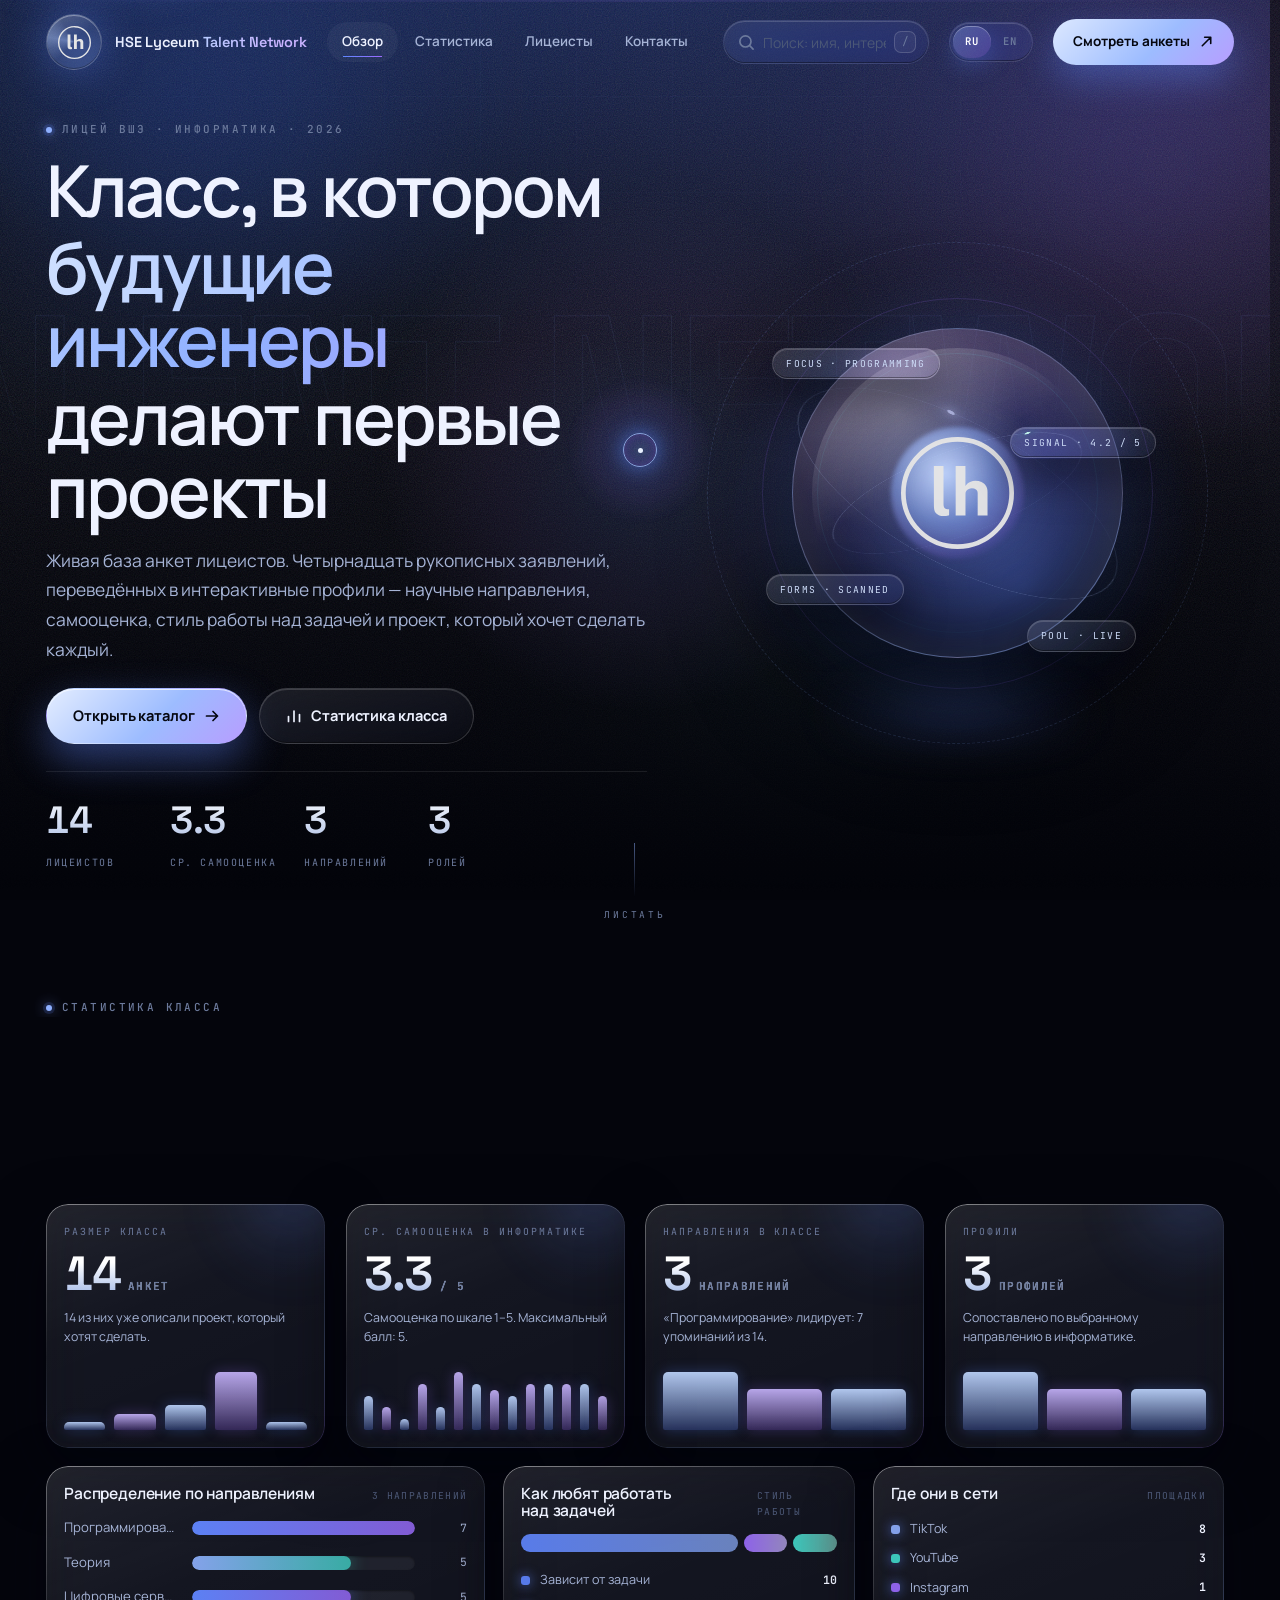
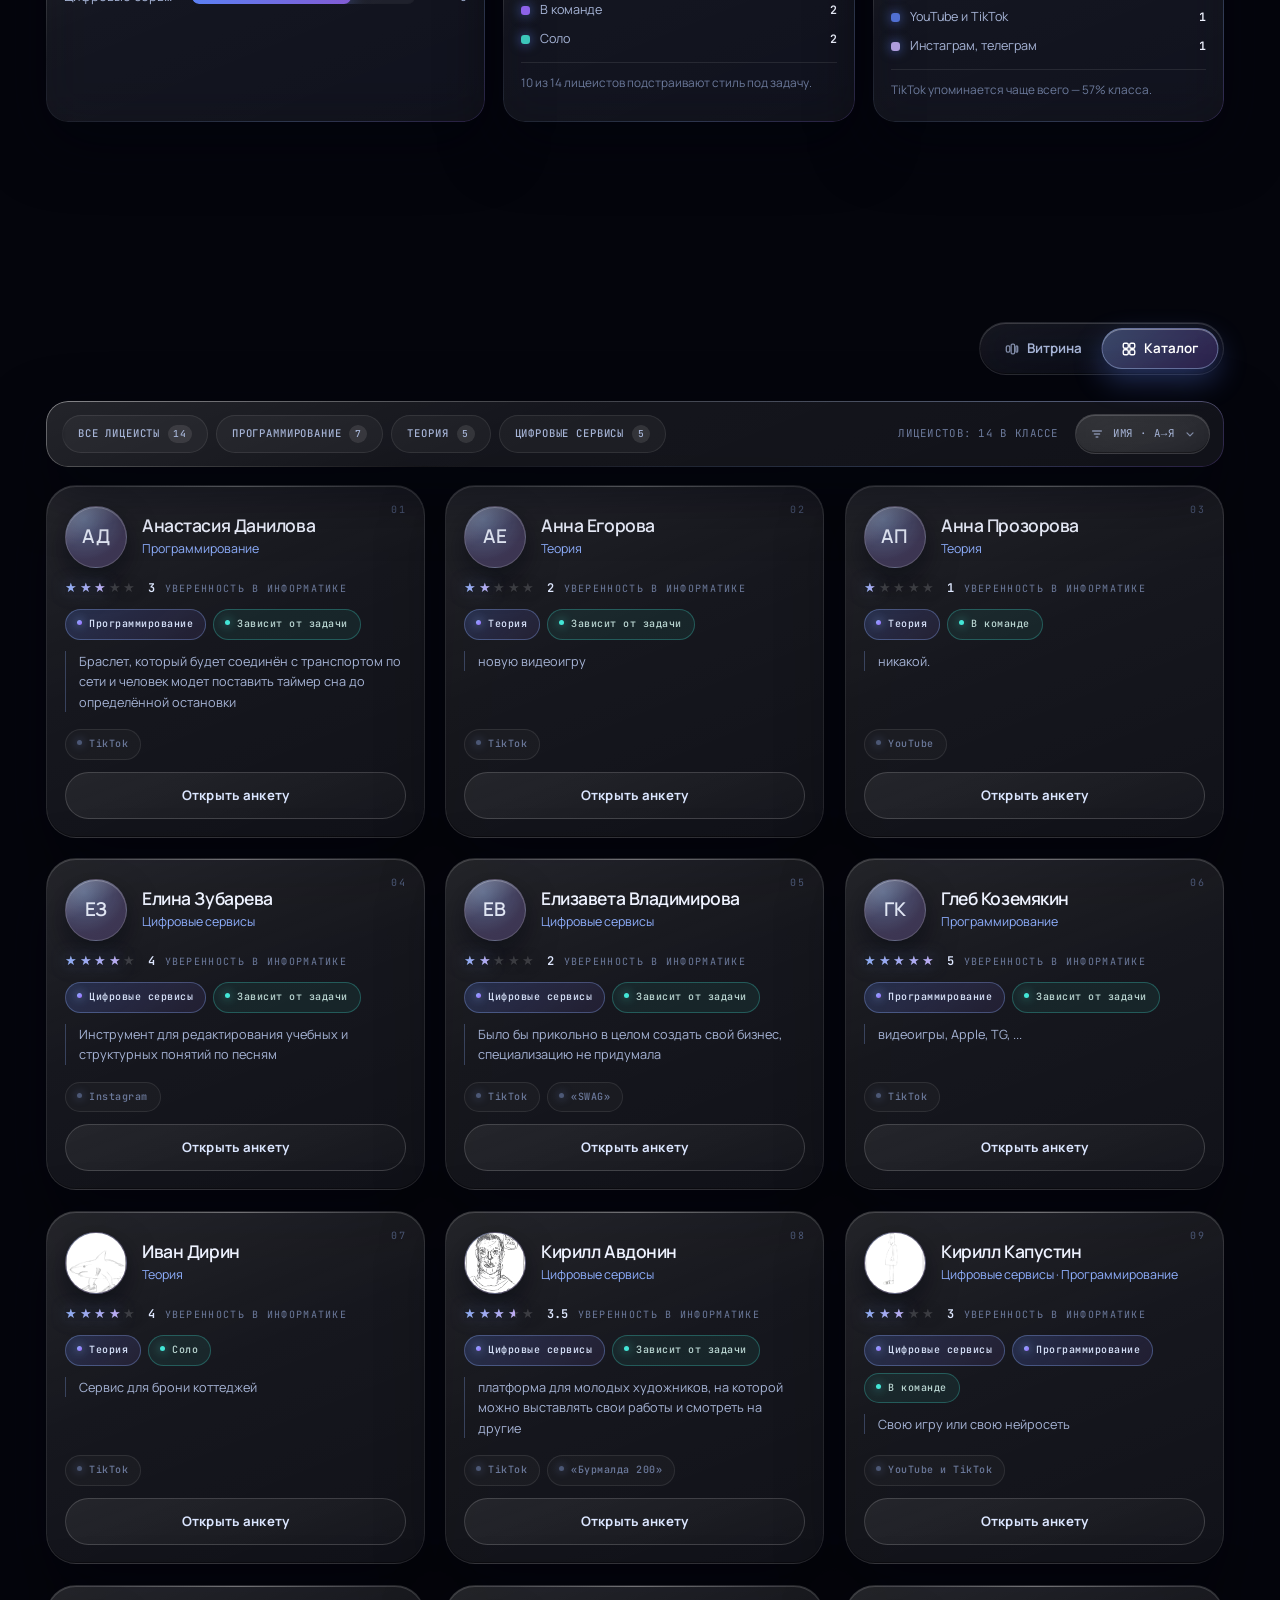
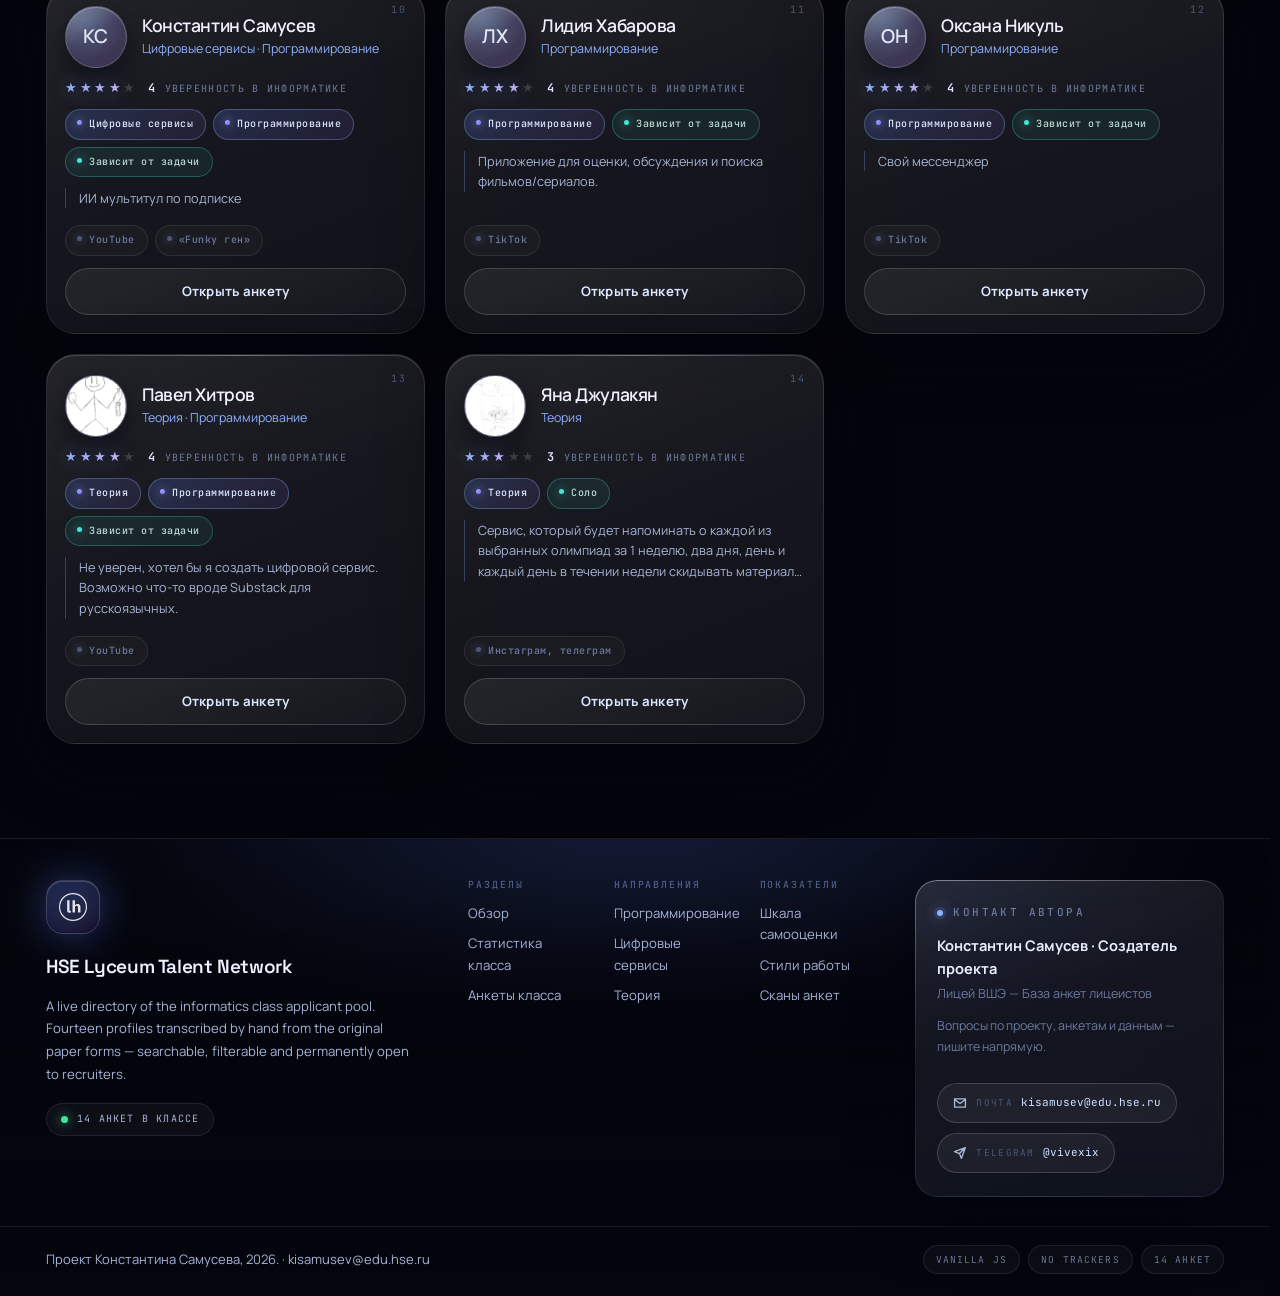
==== index.html @ 463a376f "Add the HSE Lyceum Talent Network portal A static, dependency-free portal for the informatics class " ====
<!DOCTYPE html>
<html lang="en">
<head>
  <meta charset="UTF-8" />
  <meta name="viewport" content="width=device-width, initial-scale=1.0" />
  <meta name="description" content="HSE Lyceum Talent Network — an interactive portal for the informatics class applicant pool. Browse candidate profiles, skills, confidence signals and scanned application forms." />
  <meta name="theme-color" content="#05060d" />
  <meta name="color-scheme" content="dark" />
  <title>HSE Lyceum Talent Network — Informatics Class Portal</title>

  <link rel="icon" type="image/svg+xml" href="images/website-logo.svg" />

  <!-- Self-hosted variable typefaces (no third-party requests, no Apple SF) -->
  <link rel="preload" href="fonts/space-grotesk-latin.woff2" as="font" type="font/woff2" crossorigin />
  <link rel="preload" href="fonts/manrope-latin.woff2" as="font" type="font/woff2" crossorigin />
  <link rel="preload" href="fonts/jetbrains-mono-latin.woff2" as="font" type="font/woff2" crossorigin />

  <link rel="stylesheet" href="styles.css" />
</head>
<body class="is-booting">
  <a class="skip-link" href="#candidates">Skip to candidates</a>

  <!-- ============================================================
       Ambient layer: aurora bloom + grain (fixed to the viewport).
       The bottom edge fade is a CSS mask on .bg-field, not a black
       overlay, so it adapts to any background colour.
       The symbol-matrix canvas + grid live inside the hero instead, so they
       are anchored to the page top and scroll away with the hero.
       ============================================================ -->
  <div class="bg-field" aria-hidden="true">
    <div class="aurora aurora--a"></div>
    <div class="aurora aurora--b"></div>
    <div class="aurora aurora--c"></div>
    <div class="grain"></div>
  </div>

  <!-- Pointer-reactive light that trails the cursor -->
  <div class="pointer-aura" id="pointerAura" aria-hidden="true"></div>

  <!-- Scroll progress rail -->
  <div class="scroll-rail" aria-hidden="true">
    <div class="scroll-progress" id="scrollProgress"></div>
  </div>

  <!-- Custom glowing magnetic cursor -->
  <div class="cursor" id="cursor" aria-hidden="true">
    <span class="cursor-halo"></span>
    <span class="cursor-ring"></span>
    <span class="cursor-dot"></span>
    <span class="cursor-label" id="cursorLabel"></span>
  </div>

  <!-- ============================================================
       Header
       ============================================================ -->
  <header class="site-header" id="siteHeader">
    <div class="shell header-inner" data-lang-root>
      <a class="brand" href="#top" data-magnetic data-cursor="home" aria-label="HSE Lyceum Talent Network — back to top">
        <span class="brand-mark">
          <img class="brand-logo" src="images/website-logo.svg" alt="" width="56" height="56" decoding="async" />
          <span class="brand-mark-ring"></span>
        </span>
        <span class="brand-text">
          <strong class="brand-name">HSE&nbsp;Lyceum <em>Talent&nbsp;Network</em></strong>
          <span class="brand-sub" data-i18n="brand.sub">Informatics class · applicant pool</span>
        </span>
      </a>

      <nav class="site-nav" id="siteNav" aria-label="Page sections">
        <a class="nav-link is-active" href="#top" data-nav="top" data-i18n="nav.top">Overview</a>
        <a class="nav-link" href="#stats" data-nav="stats" data-i18n="nav.stats">Class stats</a>
        <a class="nav-link" href="#candidates" data-nav="candidates" data-i18n="nav.candidates">Talent pool</a>
        <a class="nav-link" href="#footer" data-nav="footer" data-i18n="nav.contact">Contact</a>
        <div class="lang-switch lang-switch--drawer" role="group" aria-label="Language" data-lang-switch>
          <span class="lang-switch-label" data-i18n="lang.label">Language</span>
          <div class="lang-switch-track">
            <span class="lang-switch-thumb" aria-hidden="true"></span>
            <button class="lang-btn" type="button" data-lang="ru" aria-pressed="true">RU</button>
            <button class="lang-btn" type="button" data-lang="en" aria-pressed="false">EN</button>
          </div>
        </div>
      </nav>

      <div class="search-wrap" role="search">
        <label class="sr-only" for="searchInput">Search candidates by name, skills, role or interest</label>
        <svg class="search-icon" width="17" height="17" viewBox="0 0 16 16" fill="none" aria-hidden="true">
          <circle cx="7" cy="7" r="5.25" stroke="currentColor" stroke-width="1.6" />
          <path d="M11 11l3.2 3.2" stroke="currentColor" stroke-width="1.6" stroke-linecap="round" />
        </svg>
        <input
          id="searchInput"
          class="search-input"
          type="search"
          name="q"
          placeholder="Search name, skill, role…" data-i18n-orig-placeholder="Search name, skill, role…" data-i18n-attr="placeholder:search.placeholder"
          autocomplete="off"
          spellcheck="false"
          aria-describedby="resultCount"
        />
        <kbd class="search-kbd" aria-hidden="true">/</kbd>
        <button id="searchClear" class="search-clear" type="button" aria-label="Clear search" hidden>
          <svg width="12" height="12" viewBox="0 0 12 12" fill="none" aria-hidden="true">
            <path d="M2.5 2.5l7 7m0-7l-7 7" stroke="currentColor" stroke-width="1.7" stroke-linecap="round" />
          </svg>
        </button>
      </div>

      <div class="lang-switch lang-switch--desktop" role="group" aria-label="Language" data-lang-switch>
        <div class="lang-switch-track">
          <span class="lang-switch-thumb" aria-hidden="true"></span>
          <button class="lang-btn" type="button" data-lang="ru" aria-pressed="true">RU</button>
          <button class="lang-btn" type="button" data-lang="en" aria-pressed="false">EN</button>
        </div>
      </div>

      <a class="header-cta" href="#candidates" data-magnetic data-cursor="browse">
        <span class="header-cta-text" data-i18n="cta.browse">Browse pool</span>
        <svg width="15" height="15" viewBox="0 0 16 16" fill="none" aria-hidden="true">
          <path d="M3.5 12.5L12.5 3.5M12.5 3.5H6M12.5 3.5V10" stroke="currentColor" stroke-width="1.7" stroke-linecap="round" stroke-linejoin="round" />
        </svg>
      </a>

      <button class="nav-toggle" id="navToggle" type="button" aria-label="Open navigation menu" aria-expanded="false" aria-controls="siteNav">
        <span class="nav-toggle-bars" aria-hidden="true">
          <i></i><i></i><i></i>
        </span>
      </button>
    </div>
    <div class="header-sheen" aria-hidden="true"></div>
  </header>
  <main id="main" data-lang-root>
    <!-- ============================================================
         HERO
         ============================================================ -->
    <section class="hero" id="top">
      <!-- Symbol-matrix field. Anchored to the hero box (i.e. the top of the
           document), never to the viewport, so the symbols fade out below the
           hero and can never drift over the candidate cards. -->
      <div class="hero-field" aria-hidden="true">
        <canvas id="matrixCanvas"></canvas>
        <div class="bg-grid"></div>
      </div>

      <p class="hero-watermark" aria-hidden="true">TALENT&nbsp;NETWORK</p>

      <div class="shell hero-inner">
        <div class="hero-copy">
          <p class="kicker reveal" data-reveal="1">
            <span class="kicker-dot"></span><span data-i18n="hero.kicker">HSE Lyceum · Informatics class · 2026 intake</span>
          </p>

          <h1 class="hero-title">
            <span class="line" data-reveal="2" data-i18n="hero.line1">The class where</span>
            <span class="line" data-reveal="3"><span class="grad" data-i18n="hero.line2">future engineers</span></span>
            <span class="line" data-reveal="4" data-i18n="hero.line3">ship their first products</span>
          </h1>

          <p class="hero-lead reveal" data-reveal="5" data-i18n="hero.leadText">
            A living directory of the informatics applicant pool. Fourteen hand-written
            application forms, transcribed into an interactive profile matrix — focus areas,
            confidence signals, working styles and the product each candidate wants to build.
          </p>

          <div class="hero-actions reveal" data-reveal="6">
            <button class="btn btn-primary btn-lg" type="button" id="heroBrowse" data-magnetic data-cursor="open">
              <span class="btn-label" data-i18n="hero.browse">Explore the talent pool</span>
              <svg class="btn-icon" width="16" height="16" viewBox="0 0 16 16" fill="none" aria-hidden="true">
                <path d="M2.5 8h11M9 3.5L13.5 8 9 12.5" stroke="currentColor" stroke-width="1.7" stroke-linecap="round" stroke-linejoin="round" />
              </svg>
            </button>
            <a class="btn btn-ghost btn-lg" href="#stats" data-magnetic data-cursor="stats">
              <svg class="btn-icon" width="16" height="16" viewBox="0 0 16 16" fill="none" aria-hidden="true">
                <path d="M2.5 13.5V8.5M8 13.5V3M13.5 13.5v-7" stroke="currentColor" stroke-width="1.7" stroke-linecap="round" />
              </svg>
              <span class="btn-label" data-i18n="hero.stats">Class statistics</span>
            </a>
          </div>

          <ul class="hero-metrics reveal" data-reveal="7" id="heroMetrics">
            <li class="metric">
              <span class="metric-value" id="metricCandidates" data-count="0">0</span>
              <span class="metric-label" data-i18n="metric.candidates">candidates</span>
            </li>
            <li class="metric">
              <span class="metric-value" id="metricConfidence" data-count="0">0</span>
              <span class="metric-label" data-i18n="metric.confidence">avg. confidence</span>
            </li>
            <li class="metric">
              <span class="metric-value" id="metricFocus" data-count="0">0</span>
              <span class="metric-label" data-i18n="metric.focus">focus areas</span>
            </li>
            <li class="metric">
              <span class="metric-value" id="metricRoles" data-count="0">0</span>
              <span class="metric-label" data-i18n="metric.roles">role archetypes</span>
            </li>
          </ul>
        </div>

        <div class="hero-stage" aria-hidden="true">
          <div class="stage-rings">
            <span class="stage-ring stage-ring--1"></span>
            <span class="stage-ring stage-ring--2"></span>
            <span class="stage-ring stage-ring--3"></span>
          </div>
          <div class="orb" data-parallax="18">
            <span class="orb-glass"></span>
            <span class="orb-sheen"></span>
            <span class="orb-core"></span>
            <span class="orb-orbit orb-orbit--1"><i></i></span>
            <span class="orb-orbit orb-orbit--2"><i></i></span>
            <span class="orb-logo-wrap">
              <img class="orb-logo" src="images/website-logo.svg" alt="" width="48" height="48" loading="lazy" decoding="async" />
            </span>
            <span class="orb-chip orb-chip--a">focus · programming</span>
            <span class="orb-chip orb-chip--b">signal · 4.2 / 5</span>
            <span class="orb-chip orb-chip--c">forms · scanned</span>
            <span class="orb-chip orb-chip--d">pool · live</span>
          </div>
          <div class="stage-shadow"></div>
        </div>
      </div>

      <a class="hero-scroll" href="#stats" aria-label="Scroll to class statistics">
        <span class="hero-scroll-line"><i></i></span>
        <span class="hero-scroll-text" data-i18n="hero.scroll">scroll</span>
      </a>
    </section>

    <!-- ============================================================
         CLASS STATISTICS
         ============================================================ -->
    <section class="section" id="stats">
      <div class="shell">
        <header class="section-head">
          <p class="kicker reveal"><span class="kicker-dot"></span><span data-i18n="stats.kicker">Class statistics</span></p>
          <h2 class="section-title reveal" data-i18n="stats.title">The pool, quantified</h2>
          <p class="section-lead reveal" data-i18n="stats.leadText">
            Every figure is computed live from the submitted forms — no hard-coded numbers.
            Confidence is self-reported on a 1–5 scale, focus areas come from the multiple-choice
            block, work style from the collaboration question.
          </p>
        </header>

        <div class="stats-grid" id="statsGrid">
          <article class="stat-card glass is-loading"><span class="skeleton-line skeleton-line--sm"></span><span class="skeleton-line skeleton-line--lg"></span></article>
          <article class="stat-card glass is-loading"><span class="skeleton-line skeleton-line--sm"></span><span class="skeleton-line skeleton-line--lg"></span></article>
          <article class="stat-card glass is-loading"><span class="skeleton-line skeleton-line--sm"></span><span class="skeleton-line skeleton-line--lg"></span></article>
          <article class="stat-card glass is-loading"><span class="skeleton-line skeleton-line--sm"></span><span class="skeleton-line skeleton-line--lg"></span></article>
        </div>

        <div class="stats-panels" id="statsPanels">
          <article class="panel glass is-loading"><span class="skeleton-line skeleton-line--sm"></span><span class="skeleton-block"></span></article>
          <article class="panel glass is-loading"><span class="skeleton-line skeleton-line--sm"></span><span class="skeleton-block"></span></article>
          <article class="panel glass is-loading"><span class="skeleton-line skeleton-line--sm"></span><span class="skeleton-block"></span></article>
        </div>
      </div>
    </section>

    <!-- ============================================================
         TALENT POOL — carousel ⇄ catalog
         ============================================================ -->
    <section class="section section--pool" id="candidates">
      <div class="shell">
        <header class="section-head section-head--split">
          <div class="section-head-copy">
            <p class="kicker reveal"><span class="kicker-dot"></span><span data-i18n="pool.kicker">Talent pool</span></p>
            <h2 class="section-title reveal" data-i18n="pool.title">Candidate profiles</h2>
            <p class="section-lead reveal" data-i18n="pool.leadText">
              Glide through the spotlight carousel, then open the full catalog for a dense,
              sortable view. Filters and search apply to both views at once.
            </p>
          </div>

          <div class="view-switch" id="viewSwitch" role="tablist" aria-label="Candidate view" data-active="carousel">
            <span class="view-switch-thumb" aria-hidden="true"></span>
            <button class="view-btn is-active" type="button" id="viewBtnCarousel" role="tab" aria-selected="true" aria-controls="viewCarousel" data-view="carousel">
              <svg width="14" height="14" viewBox="0 0 16 16" fill="none" aria-hidden="true">
                <rect x="1.5" y="4.5" width="4" height="7" rx="1.4" stroke="currentColor" stroke-width="1.5" />
                <rect x="7" y="2.5" width="4" height="11" rx="1.4" stroke="currentColor" stroke-width="1.5" />
                <rect x="12.5" y="4.5" width="2" height="7" rx="1" stroke="currentColor" stroke-width="1.5" />
              </svg>
              <span data-i18n="view.spotlight">Spotlight</span>
            </button>
            <button class="view-btn" type="button" id="viewBtnCatalog" role="tab" aria-selected="false" aria-controls="viewCatalog" data-view="catalog">
              <svg width="14" height="14" viewBox="0 0 16 16" fill="none" aria-hidden="true">
                <rect x="1.8" y="1.8" width="5.4" height="5.4" rx="1.6" stroke="currentColor" stroke-width="1.5" />
                <rect x="8.8" y="1.8" width="5.4" height="5.4" rx="1.6" stroke="currentColor" stroke-width="1.5" />
                <rect x="1.8" y="8.8" width="5.4" height="5.4" rx="1.6" stroke="currentColor" stroke-width="1.5" />
                <rect x="8.8" y="8.8" width="5.4" height="5.4" rx="1.6" stroke="currentColor" stroke-width="1.5" />
              </svg>
              <span data-i18n="view.catalog">Catalog</span>
            </button>
          </div>
        </header>

        <div class="view-stage" id="viewStage">
          <!-- ---------- Spotlight carousel ---------- -->
          <div class="view is-active" id="viewCarousel" role="tabpanel" aria-labelledby="viewBtnCarousel">
            <div class="carousel-shell">
              <button class="carousel-nav carousel-nav--prev" type="button" id="carouselPrev" aria-label="Previous candidates" data-magnetic data-cursor="prev">
                <svg viewBox="0 0 16 16" fill="none" aria-hidden="true">
                  <path d="M10 3.5L5.5 8l4.5 4.5" stroke="currentColor" stroke-width="1.8" stroke-linecap="round" stroke-linejoin="round" />
                </svg>
              </button>

              <div class="carousel" id="carousel" tabindex="0" role="group" aria-label="Spotlight candidates — use the arrow keys to move through profiles">
                <div class="carousel-track" id="carouselTrack"></div>
              </div>

              <button class="carousel-nav carousel-nav--next" type="button" id="carouselNext" aria-label="Next candidates" data-magnetic data-cursor="next">
                <svg viewBox="0 0 16 16" fill="none" aria-hidden="true">
                  <path d="M6 3.5L10.5 8 6 12.5" stroke="currentColor" stroke-width="1.8" stroke-linecap="round" stroke-linejoin="round" />
                </svg>
              </button>
            </div>

            <div class="carousel-foot">
              <div class="carousel-progress">
                <span class="carousel-index" id="carouselIndex">— / —</span>
                <div class="carousel-dots" id="carouselDots" aria-hidden="true"></div>
              </div>
              <button class="btn btn-primary" type="button" id="openCatalog" data-magnetic data-cursor="catalog">
                <span class="btn-label" data-i18n="carousel.open">Open full catalog</span>
                <svg class="btn-icon" width="16" height="16" viewBox="0 0 16 16" fill="none" aria-hidden="true">
                  <path d="M2.5 8h11M9 3.5L13.5 8 9 12.5" stroke="currentColor" stroke-width="1.7" stroke-linecap="round" stroke-linejoin="round" />
                </svg>
              </button>
            </div>
          </div>

          <!-- ---------- Full catalog ---------- -->
          <div class="view" id="viewCatalog" role="tabpanel" aria-labelledby="viewBtnCatalog" hidden>
            <div class="filter-bar glass">
              <div class="chip-scroll">
                <div class="chip-row" id="filterChips" role="group" aria-label="Filter candidates by focus area"></div>
              </div>
              <div class="filter-tools">
                <p id="resultCount" class="result-count" aria-live="polite">Loading candidates…</p>
                <div class="sort-wrap" id="sortWrap">
                  <span class="sort-label sr-only" id="sortLabel">Sort candidates</span>
                  <button
                    class="sort-trigger"
                    type="button"
                    id="sortTrigger"
                    aria-haspopup="listbox"
                    aria-expanded="false"
                    aria-labelledby="sortLabel sortValue"
                  >
                    <svg class="sort-icon" width="14" height="14" viewBox="0 0 16 16" fill="none" aria-hidden="true">
                      <path d="M3 4.5h10M5 8h6M7 11.5h2" stroke="currentColor" stroke-width="1.6" stroke-linecap="round" />
                    </svg>
                    <span class="sort-value" id="sortValue">Name · A→Z</span>
                    <svg class="sort-chevron" width="12" height="12" viewBox="0 0 16 16" fill="none" aria-hidden="true">
                      <path d="M4 6.5L8 10.5l4-4" stroke="currentColor" stroke-width="1.7" stroke-linecap="round" stroke-linejoin="round" />
                    </svg>
                  </button>
                  <ul class="sort-menu" id="sortMenu" role="listbox" aria-labelledby="sortLabel" hidden>
                    <li class="sort-option" role="option" data-value="name" aria-selected="true" data-i18n="sort.name">Name · A→Z</li>
                    <li class="sort-option" role="option" data-value="confidence" aria-selected="false" data-i18n="sort.confidence">Confidence · high→low</li>
                    <li class="sort-option" role="option" data-value="focus" aria-selected="false" data-i18n="sort.focus">Focus area · A→Z</li>
                  </ul>
                  <input type="hidden" id="sortSelect" name="sort" value="name" />
                </div>
              </div>
            </div>

            <div id="cardsGrid" class="cards-grid" aria-label="Candidate cards"></div>

            <div id="emptyState" class="empty-state glass" hidden>
              <span class="empty-orb" aria-hidden="true">
                <svg width="26" height="26" viewBox="0 0 24 24" fill="none" aria-hidden="true">
                  <circle cx="10.5" cy="10.5" r="6.75" stroke="currentColor" stroke-width="1.5" />
                  <path d="M15.5 15.5L21 21" stroke="currentColor" stroke-width="1.5" stroke-linecap="round" />
                </svg>
              </span>
              <p class="empty-title">No candidates match that search</p>
              <p class="empty-hint">
                Try another name, skill or role — or
                <button id="emptyReset" class="link-btn" type="button">clear the search</button>
                and browse every profile again.
              </p>
            </div>

            <div id="loadError" class="load-error glass" hidden>
              <span class="load-error-badge" aria-hidden="true">!</span>
              <div>
                <p class="load-error-title"><strong>Couldn’t load candidate data.</strong></p>
                <p class="load-error-body">
                  Open this site through a local server instead of the file system — run
                  <code>python -m http.server 8000</code> in the project folder and visit
                  <code>http://localhost:8000</code>.
                </p>
              </div>
            </div>
          </div>
        </div>
      </div>
    </section>
  </main>

  <!-- ============================================================
       Footer
       ============================================================ -->
  <footer class="site-footer" id="footer" data-lang-root>
    <div class="footer-glow" aria-hidden="true"></div>
    <div class="shell footer-inner">
      <div class="footer-brand">
        <span class="footer-mark">
          <img src="images/website-logo.svg" alt="HSE Lyceum Talent Network logo" width="48" height="48" loading="lazy" decoding="async" />
        </span>
        <p class="footer-name">HSE Lyceum Talent Network</p>
        <p class="footer-blurb">
          A live directory of the informatics class applicant pool. Fourteen profiles transcribed
          by hand from the original paper forms — searchable, filterable and permanently open to recruiters.
        </p>
        <p class="footer-status"><span class="status-dot" aria-hidden="true"></span><span id="footerStatus">Directory ready</span></p>
      </div>

      <nav class="footer-cols" aria-label="Footer navigation">
        <div class="footer-col">
          <h3 class="footer-col-title" data-i18n="footer.explore">Explore</h3>
          <a href="#top" data-i18n="footer.navTop">Overview</a>
          <a href="#stats" data-i18n="footer.navStats">Class statistics</a>
          <a href="#candidates" data-i18n="footer.navPool">Talent pool</a>
        </div>
        <div class="footer-col">
          <h3 class="footer-col-title" data-i18n="footer.filters">Focus filters</h3>
          <a href="#catalog" data-footer-filter="программирование" data-i18n="footer.filterProgramming">Programming</a>
          <a href="#catalog" data-footer-filter="цифровые сервисы" data-i18n="footer.filterServices">Digital services</a>
          <a href="#catalog" data-footer-filter="теория" data-i18n="footer.filterTheory">Theory</a>
        </div>
        <div class="footer-col">
          <h3 class="footer-col-title" data-i18n="footer.signals">Signals</h3>
          <a href="#stats" data-i18n="footer.signalConfidence">Confidence scale</a>
          <a href="#stats" data-i18n="footer.signalWork">Work styles</a>
          <a href="#candidates" data-i18n="footer.signalScans">Application scans</a>
        </div>
      </nav>

      <div class="footer-contact glass">
        <p class="kicker"><span class="kicker-dot"></span><span data-i18n="footer.contact">Corporate contact</span></p>
        <p class="footer-contact-line"></p>
        <p class="footer-contact-note"></p>
        <div class="footer-contact-links"></div>
      </div>
    </div>

    <div class="shell footer-bottom">
      <p class="footer-credit" id="footerCredit"></p>
      <p class="footer-tech">
        <span class="mono-chip">vanilla&nbsp;js</span>
        <span class="mono-chip">no&nbsp;trackers</span>
        <span class="mono-chip" id="footerCount">0 forms</span>
      </p>
    </div>
  </footer>

  <!-- ============================================================
       Candidate modal
       ============================================================ -->
  <div id="modal" class="modal" hidden>
    <div class="modal-backdrop" data-modal-close></div>
    <div
      class="modal-panel glass"
      data-lang-root
      role="dialog"
      aria-modal="true"
      aria-labelledby="modalName"
      aria-describedby="modalRole"
    >
      <span class="modal-glow" aria-hidden="true"></span>

      <div class="modal-rail">
        <span class="modal-index" id="modalIndex">— / —</span>
        <div class="modal-rail-tools">
          <button class="rail-btn" type="button" id="modalPrev" aria-label="Previous candidate" data-magnetic data-cursor="prev">
            <svg viewBox="0 0 16 16" fill="none" aria-hidden="true">
              <path d="M10 3.5L5.5 8l4.5 4.5" stroke="currentColor" stroke-width="1.8" stroke-linecap="round" stroke-linejoin="round" />
            </svg>
          </button>
          <button class="rail-btn" type="button" id="modalNext" aria-label="Next candidate" data-magnetic data-cursor="next">
            <svg viewBox="0 0 16 16" fill="none" aria-hidden="true">
              <path d="M6 3.5L10.5 8 6 12.5" stroke="currentColor" stroke-width="1.8" stroke-linecap="round" stroke-linejoin="round" />
            </svg>
          </button>
          <button id="modalClose" class="modal-close" type="button" aria-label="Close candidate profile" data-modal-close data-magnetic data-cursor="close">
            <svg width="14" height="14" viewBox="0 0 14 14" fill="none" aria-hidden="true">
              <path d="M2 2l10 10m0-10L2 12" stroke="currentColor" stroke-width="1.8" stroke-linecap="round" />
            </svg>
          </button>
        </div>
      </div>

      <div class="modal-scroll" id="modalScroll">
        <header class="modal-head">
          <div id="modalPhoto" class="modal-photo"></div>
          <div class="modal-head-info">
            <p class="kicker modal-kicker"><span class="kicker-dot"></span><span data-i18n="m.kicker">Applicant profile</span></p>
            <h2 id="modalName" class="modal-name">Candidate</h2>
            <p id="modalRole" class="modal-role"></p>
            <div id="modalRating" class="rating"></div>
            <div id="modalTags" class="tag-row"></div>
          </div>
        </header>

        <div id="modalBody" class="modal-body"></div>
      </div>

      <footer class="modal-foot">
        <p class="modal-foot-note" id="inviteNote" data-i18n="m.invite">Interested in this candidate? Start the conversation.</p>
        <div class="modal-foot-actions">
          <button class="btn btn-ghost" type="button" id="modalCopy" data-magnetic data-cursor="copy">
            <span class="btn-label" data-i18n="m.copy">Copy profile link</span>
          </button>
          <button id="inviteBtn" class="btn btn-primary" type="button" data-magnetic data-cursor="invite">
            <svg class="btn-icon" width="15" height="15" viewBox="0 0 24 24" fill="none" aria-hidden="true">
              <rect x="3" y="5" width="18" height="16" rx="3" stroke="currentColor" stroke-width="1.8" />
              <path d="M8 3v4M16 3v4M3 10h18" stroke="currentColor" stroke-width="1.8" stroke-linecap="round" />
            </svg>
            <span class="btn-label" data-i18n="m.inviteBtn">Invite to Interview</span>
          </button>
        </div>
      </footer>
    </div>
  </div>

  <!-- Toast -->
  <div id="toastRegion" class="toast glass" role="status" aria-live="polite">
    <svg class="toast-icon" width="16" height="16" viewBox="0 0 16 16" fill="none" aria-hidden="true">
      <circle cx="8" cy="8" r="7.2" stroke="currentColor" stroke-width="1.5" />
      <path d="M4.8 8.2l2.2 2.2 4.2-4.6" stroke="currentColor" stroke-width="1.7" stroke-linecap="round" stroke-linejoin="round" />
    </svg>
    <span id="toastText"></span>
  </div>

  <!-- Language-switch spotlight. A fixed, viewport-sized bloom + vignette that
       dips while the page defocuses and lifts again as it resolves. It animates
       opacity/transform only — never `backdrop-filter`: re-blurring the whole
       viewport every frame is what made the previous veil stutter. -->
  <div class="lang-veil" id="langVeil" aria-hidden="true">
    <span class="lang-veil-bloom"></span>
  </div>

  <script src="script.js"></script>
</body>
</html>
---- styles.css ----
/* =========================================================
   HSE Lyceum Talent Network — "Portal" UI
   Vanilla CSS, zero frameworks, zero third-party requests.

   Type identity  : Space Grotesk (display) · Manrope (UI)
                    JetBrains Mono (data/labels) — self-hosted
   Surface system : deep-space gradient field, frosted glass,
                    gradient hairline borders, 3D tilt + glare
   Motion system  : reveal-on-scroll, magnetic cursor, idle
                    breathing, fluid view transitions
   ========================================================= */

/* ---------------------------------------------------------
   1 · Self-hosted variable typefaces
   --------------------------------------------------------- */
@font-face {
  font-family: "Space Grotesk";
  font-style: normal;
  font-weight: 300 700;
  font-display: swap;
  src: url("fonts/space-grotesk-latin-ext.woff2") format("woff2");
  unicode-range: U+0100-02BA, U+02BD-02C5, U+02C7-02CC, U+02CE-02D7, U+02DD-02FF, U+0304, U+0308, U+0329, U+1D00-1DBF, U+1E00-1E9F, U+1EF2-1EFF, U+2020, U+20A0-20AB, U+20AD-20C0, U+2113, U+2C60-2C7F, U+A720-A7FF;
}
@font-face {
  font-family: "Space Grotesk";
  font-style: normal;
  font-weight: 300 700;
  font-display: swap;
  src: url("fonts/space-grotesk-latin.woff2") format("woff2");
  unicode-range: U+0000-00FF, U+0131, U+0152-0153, U+02BB-02BC, U+02C6, U+02DA, U+02DC, U+0304, U+0308, U+0329, U+2000-206F, U+20AC, U+2122, U+2191, U+2193, U+2212, U+2215, U+FEFF, U+FFFD;
}
@font-face {
  font-family: "Manrope";
  font-style: normal;
  font-weight: 200 800;
  font-display: swap;
  src: url("fonts/manrope-cyrillic-ext.woff2") format("woff2");
  unicode-range: U+0460-052F, U+1C80-1C8A, U+20B4, U+2DE0-2DFF, U+A640-A69F, U+FE2E-FE2F;
}
@font-face {
  font-family: "Manrope";
  font-style: normal;
  font-weight: 200 800;
  font-display: swap;
  src: url("fonts/manrope-cyrillic.woff2") format("woff2");
  unicode-range: U+0301, U+0400-045F, U+0490-0491, U+04B0-04B1, U+2116;
}
@font-face {
  font-family: "Manrope";
  font-style: normal;
  font-weight: 200 800;
  font-display: swap;
  src: url("fonts/manrope-latin-ext.woff2") format("woff2");
  unicode-range: U+0100-02BA, U+02BD-02C5, U+02C7-02CC, U+02CE-02D7, U+02DD-02FF, U+0304, U+0308, U+0329, U+1D00-1DBF, U+1E00-1E9F, U+1EF2-1EFF, U+2020, U+20A0-20AB, U+20AD-20C0, U+2113, U+2C60-2C7F, U+A720-A7FF;
}
@font-face {
  font-family: "Manrope";
  font-style: normal;
  font-weight: 200 800;
  font-display: swap;
  src: url("fonts/manrope-latin.woff2") format("woff2");
  unicode-range: U+0000-00FF, U+0131, U+0152-0153, U+02BB-02BC, U+02C6, U+02DA, U+02DC, U+0304, U+0308, U+0329, U+2000-206F, U+20AC, U+2122, U+2191, U+2193, U+2212, U+2215, U+FEFF, U+FFFD;
}
@font-face {
  font-family: "JetBrains Mono";
  font-style: normal;
  font-weight: 100 800;
  font-display: swap;
  src: url("fonts/jetbrains-mono-cyrillic-ext.woff2") format("woff2");
  unicode-range: U+0460-052F, U+1C80-1C8A, U+20B4, U+2DE0-2DFF, U+A640-A69F, U+FE2E-FE2F;
}
@font-face {
  font-family: "JetBrains Mono";
  font-style: normal;
  font-weight: 100 800;
  font-display: swap;
  src: url("fonts/jetbrains-mono-cyrillic.woff2") format("woff2");
  unicode-range: U+0301, U+0400-045F, U+0490-0491, U+04B0-04B1, U+2116;
}
@font-face {
  font-family: "JetBrains Mono";
  font-style: normal;
  font-weight: 100 800;
  font-display: swap;
  src: url("fonts/jetbrains-mono-latin.woff2") format("woff2");
  unicode-range: U+0000-00FF, U+0131, U+0152-0153, U+02BB-02BC, U+02C6, U+02DA, U+02DC, U+0304, U+0308, U+0329, U+2000-206F, U+20AC, U+2122, U+2191, U+2193, U+2212, U+2215, U+FEFF, U+FFFD;
}

/* ---------------------------------------------------------
   2 · Design tokens
   --------------------------------------------------------- */
:root {
  --font-display: "Space Grotesk", "Manrope", "Segoe UI", system-ui, sans-serif;
  --font-ui: "Manrope", "Segoe UI", system-ui, sans-serif;
  --font-mono: "JetBrains Mono", ui-monospace, "Cascadia Mono", Menlo, monospace;

  /* deep-space field */
  --bg-0: #04050c;
  --bg-1: #070b18;
  --bg-2: #0c1327;

  /* ink scale */
  --ink: #eef2ff;
  --ink-2: #a6b4d6;
  --ink-3: #6c7a9c;
  --ink-4: #4c5876;

  /* signals — deliberately cool-only (no warm/yellow hues) */
  --accent: #5f86ff;
  --accent-soft: #8fb0ff;
  --accent-2: #9b6bff;
  --accent-3: #43e6d6;
  --success: #46e39b;
  --danger: #ff6f8f;

  /* glass recipe */
  --glass: rgba(255, 255, 255, 0.045);
  --glass-2: rgba(255, 255, 255, 0.075);
  --glass-3: rgba(255, 255, 255, 0.12);
  --stroke: rgba(255, 255, 255, 0.085);
  --stroke-2: rgba(255, 255, 255, 0.16);
  --blur: saturate(170%) blur(22px);
  --blur-strong: saturate(180%) blur(34px);

  --radius-xl: 30px;
  --radius-l: 22px;
  --radius-m: 15px;
  --radius-s: 10px;

  --shadow-soft: 0 22px 60px rgba(2, 4, 12, 0.55);
  --shadow-lift: 0 38px 96px rgba(2, 4, 12, 0.74);
  --shadow-panel: 0 60px 150px rgba(0, 0, 0, 0.8);
  --shadow-inset: inset 0 1px 0 rgba(255, 255, 255, 0.16), inset 0 -1px 0 rgba(0, 0, 0, 0.36);
  --glow-accent: 0 0 44px rgba(95, 134, 255, 0.42);
  --glow-violet: 0 0 48px rgba(155, 107, 255, 0.36);

  --header-h: 84px;
  --shell: 1280px;

  --ease-out: cubic-bezier(0.16, 1, 0.3, 1);
  --ease-out-soft: cubic-bezier(0.23, 1, 0.32, 1);
  --ease-in-fast: cubic-bezier(0.5, 0, 0.75, 0);
  --ease-spring: cubic-bezier(0.34, 1.42, 0.64, 1);
}

/* ---------------------------------------------------------
   3 · Base
   --------------------------------------------------------- */
*,
*::before,
*::after {
  box-sizing: border-box;
}

/* The `hidden` attribute must always win over component `display` rules
   (e.g. `.modal { display: grid }`), otherwise hidden overlays such as the
   modal stay in the layer tree and swallow pointer events. */
[hidden] {
  display: none !important;
}

html {
  color-scheme: dark;
  -webkit-text-size-adjust: 100%;
  scroll-behavior: smooth;
  scroll-padding-top: calc(var(--header-h) + 26px);
  scrollbar-gutter: stable;
}

/* ---------- Language switch: spotlight ⇄ blur ----------
   The same choreography as the spotlight ⇄ catalog swap, played across the whole
   page: the content defocuses and drops out, the dictionary is swapped on the
   exact frame where nothing is painted (`both` fill holds opacity 0), then the
   page resolves back out of the blur. The veil is the spotlight — a bloom and a
   vignette that dips in the middle of the wipe.

   Two things are load-bearing for the smoothness:
   · no `backdrop-filter` on the path. Re-blurring the entire viewport every
     frame over the drifting auroras / grain / matrix canvas is what stuttered,
     and a filtered ancestor leaves descendant frosted panels on a slow, buggy
     path — so `--blur` is neutralised inside a defocused root (it is used by
     nothing but `backdrop-filter`);
   · opacity + filter only, so the wipe stays a composite instead of a re-raster.

   The roots are tagged `data-lang-root` in index.html (header inner, <main>, the
   footer and the modal panel) so the CSS and script.js can never drift apart.
   No transform is animated on them: <main> is several thousand pixels tall, so a
   scale on it would slide the entire page, and `filter` already defocuses it. */
body.is-lang-out [data-lang-root] {
  animation: lang-blur-out 0.3s var(--ease-out-soft) both;
  /* promoted only while a phase runs, so it costs nothing when idle */
  will-change: opacity, filter;
  --blur: none;
  --blur-strong: none;
}
body.is-lang-in [data-lang-root] {
  animation: lang-blur-in 0.56s var(--ease-out) both;
  will-change: opacity, filter;
  --blur: none;
  --blur-strong: none;
}

.lang-veil {
  position: fixed;
  inset: 0;
  z-index: 250; /* over the header (200), under the cursor (300) and modal (400) */
  pointer-events: none;
  opacity: 0;
  visibility: hidden;
  background: radial-gradient(
    122% 92% at 50% 44%,
    rgba(6, 9, 20, 0.04) 0%,
    rgba(6, 9, 20, 0.34) 46%,
    rgba(3, 5, 12, 0.68) 100%
  );
}
.lang-veil-bloom {
  position: absolute;
  inset: -14%;
  background:
    radial-gradient(46% 40% at 50% 44%, rgba(143, 176, 255, 0.28), rgba(143, 176, 255, 0) 72%),
    radial-gradient(62% 54% at 50% 46%, rgba(155, 107, 255, 0.22), rgba(155, 107, 255, 0) 78%);
  opacity: 0;
  transform: scale(1.3);
}
body.is-lang-out .lang-veil,
body.is-lang-in .lang-veil {
  visibility: visible;
}
body.is-lang-out .lang-veil {
  animation: lang-veil-out 0.3s var(--ease-out-soft) both;
  will-change: opacity;
}
body.is-lang-in .lang-veil {
  animation: lang-veil-in 0.56s var(--ease-out) both;
  will-change: opacity;
}
body.is-lang-out .lang-veil-bloom {
  animation: lang-bloom-out 0.3s var(--ease-out-soft) both;
  will-change: opacity, transform;
}
body.is-lang-in .lang-veil-bloom {
  animation: lang-bloom-in 0.56s var(--ease-out) both;
  will-change: opacity, transform;
}

body {
  margin: 0;
  font-family: var(--font-ui);
  font-size: 15.5px;
  line-height: 1.62;
  color: var(--ink);
  background:
    radial-gradient(120% 80% at 50% -10%, #16265c 0%, rgba(10, 16, 36, 0) 60%),
    radial-gradient(80% 60% at 92% 8%, rgba(155, 107, 255, 0.18), transparent 70%),
    linear-gradient(180deg, var(--bg-1) 0%, var(--bg-0) 44%, #03040a 100%);
  background-attachment: fixed;
  background-color: var(--bg-0);
  overflow-x: hidden;
  -webkit-font-smoothing: antialiased;
  text-rendering: optimizeLegibility;
}

body.modal-open {
  overflow: hidden;
}

body.is-booting {
  opacity: 0;
}
body.is-ready {
  opacity: 1;
  transition: opacity 0.7s var(--ease-out);
}

img {
  max-width: 100%;
  display: block;
}

button {
  font: inherit;
  color: inherit;
  cursor: pointer;
  touch-action: manipulation;
  -webkit-tap-highlight-color: transparent;
}

h1,
h2,
h3 {
  font-family: var(--font-display);
  font-weight: 600;
  letter-spacing: -0.03em;
  line-height: 1.05;
  margin: 0;
  text-wrap: balance;
}

p,
ul,
ol,
figure,
blockquote {
  margin: 0;
}

ul,
ol {
  padding: 0;
  list-style: none;
}

a {
  color: inherit;
  text-decoration: none;
}

::selection {
  background: rgba(95, 134, 255, 0.34);
  color: #fff;
}

code {
  font-family: var(--font-mono);
  font-size: 0.86em;
  padding: 2px 7px;
  border-radius: 7px;
  background: rgba(95, 134, 255, 0.14);
  border: 1px solid rgba(143, 176, 255, 0.22);
  color: #cfe0ff;
}

/* ---------------------------------------------------------
   4 · Scrollbar · focus · a11y helpers
   --------------------------------------------------------- */
* {
  scrollbar-width: thin;
  scrollbar-color: rgba(143, 176, 255, 0.32) transparent;
}
*::-webkit-scrollbar {
  width: 11px;
  height: 11px;
}
*::-webkit-scrollbar-track {
  /* Corner radius + padding-box clipping keep the track gradient from being
     sliced off square at the container edges. */
  border-radius: 99px;
  background: linear-gradient(180deg, rgba(255, 255, 255, 0) 0%, rgba(255, 255, 255, 0.03) 12%, rgba(255, 255, 255, 0.03) 88%, rgba(255, 255, 255, 0) 100%);
  background-clip: padding-box;
}
*::-webkit-scrollbar-thumb {
  background: linear-gradient(180deg, rgba(143, 176, 255, 0.5), rgba(155, 107, 255, 0.42));
  border: 3px solid transparent;
  background-clip: padding-box;
  border-radius: 99px;
}
*::-webkit-scrollbar-thumb:hover {
  background: linear-gradient(180deg, rgba(180, 205, 255, 0.75), rgba(180, 150, 255, 0.65));
  background-clip: padding-box;
}

:focus-visible {
  outline: 2px solid #9dbcff;
  outline-offset: 3px;
  border-radius: 8px;
}

.sr-only {
  position: absolute;
  width: 1px;
  height: 1px;
  padding: 0;
  margin: -1px;
  overflow: hidden;
  clip: rect(0 0 0 0);
  white-space: nowrap;
  border: 0;
}

.skip-link {
  position: fixed;
  top: -70px;
  left: 18px;
  z-index: 320;
  padding: 12px 20px;
  border-radius: 99px;
  background: linear-gradient(135deg, #dce8ff, #9dbcff 60%, #b79dff);
  color: #05070f;
  font-weight: 700;
  box-shadow: var(--glow-accent);
  transition: transform 0.3s var(--ease-out);
}
.skip-link:focus-visible {
  transform: translateY(84px);
}

.shell {
  width: 100%;
  max-width: var(--shell);
  margin-inline: auto;
  padding-inline: clamp(18px, 4vw, 46px);
}

/* ---------------------------------------------------------
   5 · Glass surface + hairline gradient border
   --------------------------------------------------------- */
.glass {
  position: relative;
  background:
    linear-gradient(158deg, rgba(255, 255, 255, 0.085) 0%, rgba(255, 255, 255, 0.028) 40%, rgba(255, 255, 255, 0.012) 100%),
    var(--glass);
  -webkit-backdrop-filter: var(--blur);
  backdrop-filter: var(--blur);
  box-shadow: var(--shadow-inset), var(--shadow-soft);
  border-radius: var(--radius-l);
}
.glass::before {
  content: "";
  position: absolute;
  inset: 0;
  padding: 1px;
  border-radius: inherit;
  background: linear-gradient(150deg, rgba(255, 255, 255, 0.34), rgba(255, 255, 255, 0.03) 38%, rgba(143, 176, 255, 0.26) 78%, rgba(155, 107, 255, 0.22));
  -webkit-mask: linear-gradient(#000 0 0) content-box, linear-gradient(#000 0 0);
  -webkit-mask-composite: xor;
  mask: linear-gradient(#000 0 0) content-box, linear-gradient(#000 0 0);
  mask-composite: exclude;
  pointer-events: none;
}

/* ---------------------------------------------------------
   6 · Micro label + section scaffolding
   --------------------------------------------------------- */
.kicker {
  display: inline-flex;
  align-items: center;
  gap: 10px;
  font-family: var(--font-mono);
  font-size: 11px;
  font-weight: 500;
  letter-spacing: 0.22em;
  text-transform: uppercase;
  color: var(--ink-3);
}
.kicker-dot {
  width: 6px;
  height: 6px;
  border-radius: 50%;
  background: var(--accent-soft);
  box-shadow: 0 0 0 3px rgba(95, 134, 255, 0.16), 0 0 14px rgba(143, 176, 255, 0.9);
  animation: pulse-dot 3.4s ease-in-out infinite;
}

.section {
  position: relative;
  /* One shared rhythm for every band. The old padding-block stacked with the
     previous section's, so adjacent blocks opened up to ~300px of nothing. */
  padding-block: clamp(40px, 6.5vh, 88px);
  z-index: 1;
}
.section-head {
  max-width: 760px;
  margin-bottom: clamp(20px, 2.8vh, 34px);
}
.section-head--split {
  display: flex;
  align-items: flex-end;
  justify-content: space-between;
  gap: clamp(16px, 2.6vw, 34px);
  max-width: none;
}
.section-head-copy {
  max-width: 660px;
}
.section-title {
  margin-top: 12px;
  font-size: clamp(30px, 4.4vw, 54px);
  background: linear-gradient(180deg, #ffffff 30%, #a9bce4 100%);
  -webkit-background-clip: text;
  background-clip: text;
  color: transparent;
}
.section-lead {
  margin-top: 12px;
  max-width: 62ch;
  font-size: clamp(14.5px, 1.5vw, 16.5px);
  color: var(--ink-2);
}

/* ---------------------------------------------------------
   7 · Ambient background field
   Two layers with deliberately different coordinate systems:
   · .bg-field   — fixed to the viewport: aurora bloom · veil · grain
   · .hero-field — inside the hero: symbol matrix + grid, anchored to the
     page top. It scrolls away with the hero, so the symbols fade out
     below the hero and never drift across the candidate cards.
   --------------------------------------------------------- */
.bg-field {
  position: fixed;
  inset: 0;
  z-index: 0;
  pointer-events: none;
  overflow: hidden;
}

.hero-field {
  position: absolute;
  inset: 0;
  z-index: 0;
  pointer-events: none;
  overflow: hidden;
}

#matrixCanvas {
  position: absolute;
  inset: 0;
  width: 100%;
  height: 100%;
  opacity: 0.78;
  /* Measured in hero space now, so the falloff is vertical: full strength at the
     top of the hero, fully faded well before the hero ends. */
  -webkit-mask-image: radial-gradient(118% 96% at 50% -8%, #000 0%, #000 32%, rgba(0, 0, 0, 0.42) 60%, transparent 86%);
  mask-image: radial-gradient(118% 96% at 50% -8%, #000 0%, #000 32%, rgba(0, 0, 0, 0.42) 60%, transparent 86%);
  will-change: transform;
}

.bg-grid {
  position: absolute;
  inset: 0;
  background-image:
    linear-gradient(rgba(143, 176, 255, 0.055) 1px, transparent 1px),
    linear-gradient(90deg, rgba(143, 176, 255, 0.055) 1px, transparent 1px);
  background-size: 96px 96px;
  -webkit-mask-image: radial-gradient(110% 64% at 50% 0%, #000 0%, transparent 70%);
  mask-image: radial-gradient(110% 64% at 50% 0%, #000 0%, transparent 70%);
  opacity: 0.6;
}

.aurora {
  position: absolute;
  border-radius: 50%;
  filter: blur(120px);
  opacity: 0.46;
  will-change: transform;
  transition: opacity 1.6s var(--ease-out);
}
.aurora--a {
  width: 48vw;
  height: 48vw;
  top: -16vw;
  left: -10vw;
  background: radial-gradient(circle, rgba(53, 108, 255, 0.78), rgba(53, 108, 255, 0) 68%);
  animation: drift-a 30s ease-in-out infinite alternate;
}
.aurora--b {
  width: 42vw;
  height: 42vw;
  top: -8vw;
  right: -12vw;
  background: radial-gradient(circle, rgba(155, 107, 255, 0.6), rgba(155, 107, 255, 0) 68%);
  animation: drift-b 36s ease-in-out infinite alternate;
}
.aurora--c {
  width: 38vw;
  height: 38vw;
  top: 48vh;
  left: 44vw;
  background: radial-gradient(circle, rgba(67, 230, 214, 0.26), rgba(67, 230, 214, 0) 70%);
  animation: drift-c 42s ease-in-out infinite alternate;
}

/* Edge fading is done with a mask, not a black overlay: the field dissolves into
   whatever sits behind it, so no dark band survives on a different background. */
.bg-veil {
  display: none;
}
.bg-field {
  -webkit-mask-image: linear-gradient(180deg, #000 0%, #000 44%, rgba(0, 0, 0, 0.5) 70%, rgba(0, 0, 0, 0.18) 88%, transparent 100%);
  mask-image: linear-gradient(180deg, #000 0%, #000 44%, rgba(0, 0, 0, 0.5) 70%, rgba(0, 0, 0, 0.18) 88%, transparent 100%);
}

.grain {
  position: absolute;
  inset: -60%;
  opacity: 0.32;
  background-image: url("data:image/svg+xml,%3Csvg xmlns='http://www.w3.org/2000/svg' width='140' height='140'%3E%3Cfilter id='n'%3E%3CfeTurbulence type='fractalNoise' baseFrequency='0.85' numOctaves='3'/%3E%3C/filter%3E%3Crect width='140' height='140' filter='url(%23n)' opacity='0.5'/%3E%3C/svg%3E");
  mix-blend-mode: soft-light;
  animation: grain-shift 8s steps(6) infinite;
}

/* body idle → the field breathes wider and slower */
body.is-idle .aurora {
  opacity: 0.62;
  filter: blur(140px);
  animation-play-state: running;
}
body.is-idle .grain {
  opacity: 0.4;
}

.pointer-aura {
  position: fixed;
  top: 0;
  left: 0;
  width: 560px;
  height: 560px;
  margin: -280px 0 0 -280px;
  z-index: 1;
  pointer-events: none;
  border-radius: 50%;
  background: radial-gradient(circle, rgba(95, 134, 255, 0.14) 0%, rgba(155, 107, 255, 0.07) 38%, transparent 66%);
  opacity: 0;
  transition: opacity 0.7s var(--ease-out);
  will-change: transform;
  mix-blend-mode: screen;
}
body.has-pointer .pointer-aura {
  opacity: 1;
}

.scroll-rail {
  position: fixed;
  top: 0;
  left: 0;
  right: 0;
  height: 2px;
  z-index: 230;
  background: linear-gradient(90deg, transparent, rgba(155, 107, 255, 0.1), transparent);
}
.scroll-progress {
  height: 100%;
  width: 0;
  /* Cool violet only — the old cyan tail fought the dark purple field. */
  background: linear-gradient(90deg, #5f86ff 0%, #9b6bff 52%, #c9a6ff 82%, #8a2be2 100%);
  box-shadow: 0 0 18px rgba(155, 107, 255, 0.75), 0 0 34px rgba(138, 43, 226, 0.45);
  transition: width 0.12s linear;
}

/* ---------------------------------------------------------
   8 · Custom glowing magnetic cursor
   --------------------------------------------------------- */
.cursor {
  position: fixed;
  top: 0;
  left: 0;
  z-index: 300;
  pointer-events: none;
  opacity: 0;
  transition: opacity 0.35s var(--ease-out);
  will-change: transform;
}
body.has-pointer .cursor {
  opacity: 1;
}

/* Retire the native cursor once the custom one is live, so the two are never
   drawn on top of each other. Scoped to fine pointers, and only after
   `body.has-pointer` proves a real mouse is present (a touch device never gets
   the class, so its native behaviour is untouched). Text fields keep a real
   caret cursor — typing without one is a usability regression, not a style. */
@media (hover: hover) and (pointer: fine) {
  body.has-pointer,
  body.has-pointer *:not(input):not(textarea):not(select):not([contenteditable]) {
    cursor: none !important;
  }
  body.has-pointer input,
  body.has-pointer textarea,
  body.has-pointer select,
  body.has-pointer [contenteditable] {
    cursor: auto;
  }
}
.cursor > span {
  position: absolute;
  top: 0;
  left: 0;
  border-radius: 50%;
  display: block;
}
.cursor-halo {
  width: 148px;
  height: 148px;
  margin: -74px 0 0 -74px;
  background: radial-gradient(circle, rgba(95, 134, 255, 0.22), rgba(155, 107, 255, 0.1) 42%, transparent 70%);
  filter: blur(6px);
  opacity: 0.85;
  transition: transform 0.5s var(--ease-out), opacity 0.4s var(--ease-out);
}
.cursor-ring {
  width: 34px;
  height: 34px;
  margin: -17px 0 0 -17px;
  border: 1px solid rgba(160, 190, 255, 0.8);
  box-shadow:
    0 0 20px rgba(95, 134, 255, 0.6),
    inset 0 0 14px rgba(155, 107, 255, 0.35);
  transition:
    width 0.4s var(--ease-spring),
    height 0.4s var(--ease-spring),
    margin 0.4s var(--ease-spring),
    background-color 0.34s var(--ease-out),
    border-color 0.34s var(--ease-out),
    box-shadow 0.34s var(--ease-out);
}
.cursor-dot {
  width: 5px;
  height: 5px;
  margin: -2.5px 0 0 -2.5px;
  background: #eaf1ff;
  box-shadow: 0 0 12px rgba(190, 214, 255, 0.95);
  transition: transform 0.34s var(--ease-spring);
}
.cursor-label {
  position: absolute;
  top: 0;
  left: 0;
  padding: 5px 11px;
  border-radius: 99px;
  background: linear-gradient(135deg, rgba(220, 232, 255, 0.96), rgba(155, 178, 255, 0.92));
  color: #05070f;
  font-family: var(--font-mono);
  font-size: 9.5px;
  font-weight: 600;
  letter-spacing: 0.16em;
  text-transform: uppercase;
  white-space: nowrap;
  opacity: 0;
  box-shadow: 0 10px 30px rgba(95, 134, 255, 0.5);
  transition: opacity 0.24s var(--ease-out), transform 0.34s var(--ease-spring);
}
.cursor.is-hot .cursor-ring {
  width: 62px;
  height: 62px;
  margin: -31px 0 0 -31px;
  background: rgba(95, 134, 255, 0.12);
  border-color: rgba(200, 220, 255, 0.95);
  box-shadow: 0 0 34px rgba(95, 134, 255, 0.6), inset 0 0 22px rgba(155, 107, 255, 0.42);
}
.cursor.is-hot .cursor-dot {
  transform: scale(0.3);
}
.cursor.is-hot .cursor-halo {
  transform: scale(1.18);
}
.cursor.is-down .cursor-ring {
  width: 24px;
  height: 24px;
  margin: -12px 0 0 -12px;
  background: rgba(255, 255, 255, 0.16);
}
.cursor.is-down .cursor-halo {
  opacity: 1;
  transform: scale(0.86);
}
.cursor.is-label .cursor-label {
  opacity: 1;
  transform: translate(18px, 18px) scale(1);
}
.cursor.is-idle .cursor-halo {
  transform: scale(0.7);
  opacity: 0.5;
}

@media (hover: none), (pointer: coarse) {
  .cursor,
  .pointer-aura {
    display: none;
  }
}

/* ---------------------------------------------------------
   9 · Header
   --------------------------------------------------------- */
.site-header {
  position: fixed;
  top: 0;
  right: 0;
  left: 0;
  z-index: 200;
  transition: background-color 0.45s var(--ease-out), box-shadow 0.45s var(--ease-out);
}
.site-header.is-stuck {
  background: rgba(6, 9, 20, 0.68);
  -webkit-backdrop-filter: var(--blur-strong);
  backdrop-filter: var(--blur-strong);
  box-shadow: 0 18px 50px rgba(2, 4, 12, 0.55);
}
/* The header is pinned: it never slides away on scroll, so the navigation is
   always reachable. `.is-stuck` only adds the frosted backing once scrolled. */
.header-sheen {
  position: absolute;
  right: 0;
  bottom: 0;
  left: 0;
  height: 1px;
  background: linear-gradient(90deg, transparent, var(--stroke-2), rgba(155, 107, 255, 0.4), transparent);
  opacity: 0;
  transition: opacity 0.45s var(--ease-out);
}
.site-header.is-stuck .header-sheen {
  opacity: 1;
}

.header-inner {
  display: flex;
  align-items: center;
  gap: clamp(14px, 2vw, 26px);
  height: var(--header-h);
}

/* ---------- Brand ---------- */
.brand {
  display: inline-flex;
  align-items: center;
  gap: 13px;
  flex: none;
  transform: translate3d(var(--mag-x, 0px), var(--mag-y, 0px), 0);
  transition: transform 0.5s var(--ease-out);
}
.brand-mark {
  position: relative;
  display: grid;
  place-items: center;
  width: 56px;
  height: 56px;
  border-radius: 50%;
  background:
    linear-gradient(155deg, rgba(255, 255, 255, 0.24), rgba(255, 255, 255, 0.05) 44%, rgba(143, 176, 255, 0.22) 100%),
    var(--glass);
  border: 1px solid var(--stroke-2);
  -webkit-backdrop-filter: var(--blur);
  backdrop-filter: var(--blur);
  box-shadow:
    inset 0 1px 0 rgba(255, 255, 255, 0.36),
    inset 0 -1px 0 rgba(0, 0, 0, 0.3),
    var(--glow-accent);
  overflow: hidden;
  transition: transform 0.55s var(--ease-spring), box-shadow 0.45s var(--ease-out);
}
.brand-mark::after {
  content: "";
  position: absolute;
  inset: -60%;
  background: linear-gradient(115deg, transparent 42%, rgba(255, 255, 255, 0.55) 50%, transparent 58%);
  transform: translateX(-72%);
  transition: transform 0.9s var(--ease-out);
}
.brand:hover .brand-mark {
  transform: translateY(-2px) rotate(-6deg);
  box-shadow:
    inset 0 1px 0 rgba(255, 255, 255, 0.44),
    inset 0 -1px 0 rgba(0, 0, 0, 0.3),
    0 0 52px rgba(95, 134, 255, 0.68);
}
.brand:hover .brand-mark::after {
  transform: translateX(72%);
}
.brand-mark-ring {
  position: absolute;
  inset: -30%;
  border-radius: 50%;
  background: conic-gradient(from 0deg, transparent 0 62%, rgba(180, 205, 255, 0.55) 78%, transparent 92%);
  animation: spin 7s linear infinite;
  opacity: 0.7;
}
/* Official vector logo, inverted to light so it reads on the dark field.
   Sized to fill the circular badge so it stays legible from a distance. */
.brand-logo {
  position: relative;
  z-index: 1;
  width: 33px;
  height: 33px;
  filter: invert(1) drop-shadow(0 0 12px rgba(143, 176, 255, 0.65));
  transition: transform 0.5s var(--ease-spring);
}
.brand:hover .brand-logo {
  transform: scale(1.08);
}
.brand-text {
  display: flex;
  flex-direction: column;
  line-height: 1.16;
}
.brand-name {
  font-family: var(--font-display);
  font-size: 14.5px;
  font-weight: 600;
  letter-spacing: -0.015em;
  white-space: nowrap;
}
.brand-name em {
  font-style: normal;
  background: linear-gradient(100deg, #b7cbff, #c9b3ff 70%);
  -webkit-background-clip: text;
  background-clip: text;
  color: transparent;
}
.brand-sub {
  font-family: var(--font-mono);
  font-size: 10px;
  letter-spacing: 0.12em;
  text-transform: uppercase;
  color: var(--ink-3);
  white-space: nowrap;
}

/* ---------- Nav ---------- */
.site-nav {
  display: flex;
  gap: 2px;
  margin-left: auto;
}
.nav-link {
  position: relative;
  padding: 9px 15px;
  border-radius: 99px;
  font-size: 13.5px;
  font-weight: 600;
  color: var(--ink-2);
  white-space: nowrap;
  transition: color 0.3s var(--ease-out), background-color 0.3s var(--ease-out);
}
.nav-link::after {
  content: "";
  position: absolute;
  right: 16px;
  bottom: 5px;
  left: 16px;
  height: 1px;
  background: linear-gradient(90deg, var(--accent), var(--accent-2));
  transform: scaleX(0);
  transform-origin: left;
  transition: transform 0.36s var(--ease-out);
}
.nav-link:hover,
.nav-link.is-active {
  color: var(--ink);
  background: var(--glass);
}
.nav-link:hover::after,
.nav-link.is-active::after {
  transform: scaleX(1);
}

/* ---------- Search ---------- */
.search-wrap {
  position: relative;
  display: flex;
  align-items: center;
  /* Shrinks first when the row runs out of room: the RU brand tagline and the
     language switch both add width, and the search field absorbs the slack so
     the header never overflows its shell. */
  flex: 0 1 300px;
  min-width: 150px;
  height: 44px;
  padding: 0 12px 0 14px;
  border-radius: 99px;
  background: linear-gradient(160deg, rgba(255, 255, 255, 0.08), rgba(255, 255, 255, 0.02));
  border: 1px solid var(--stroke);
  -webkit-backdrop-filter: var(--blur);
  backdrop-filter: var(--blur);
  box-shadow: var(--shadow-inset);
  transition: border-color 0.35s var(--ease-out), box-shadow 0.35s var(--ease-out), flex-basis 0.45s var(--ease-out);
}
.search-wrap:hover {
  border-color: var(--stroke-2);
}
.search-wrap:focus-within {
  flex-basis: 360px;
  border-color: rgba(143, 176, 255, 0.55);
  box-shadow: var(--shadow-inset), 0 0 0 4px rgba(95, 134, 255, 0.14), 0 18px 44px rgba(95, 134, 255, 0.24);
}
.search-icon {
  flex: none;
  color: var(--ink-3);
  transition: color 0.3s var(--ease-out), transform 0.4s var(--ease-spring);
}
.search-wrap:focus-within .search-icon {
  color: var(--accent-soft);
  transform: scale(1.1);
}
.search-input {
  flex: 1;
  min-width: 0;
  height: 100%;
  padding: 0 8px;
  border: 0;
  background: transparent;
  color: var(--ink);
  font: inherit;
  font-size: 14px;
  outline: none;
}
.search-input::placeholder {
  color: var(--ink-4);
}
.search-input::-webkit-search-cancel-button {
  display: none;
}
.search-kbd {
  flex: none;
  display: grid;
  place-items: center;
  width: 22px;
  height: 22px;
  border-radius: 7px;
  border: 1px solid var(--stroke-2);
  background: rgba(255, 255, 255, 0.05);
  font-family: var(--font-mono);
  font-size: 11px;
  color: var(--ink-3);
  transition: opacity 0.3s var(--ease-out);
}
.search-wrap:focus-within .search-kbd {
  opacity: 0;
}
.search-clear {
  flex: none;
  display: grid;
  place-items: center;
  width: 24px;
  height: 24px;
  border: 0;
  border-radius: 50%;
  background: rgba(255, 255, 255, 0.09);
  color: var(--ink-2);
  transition: background-color 0.28s var(--ease-out), transform 0.4s var(--ease-spring), color 0.28s var(--ease-out);
}
.search-clear:hover {
  background: rgba(255, 111, 143, 0.24);
  color: #ffd9e2;
  transform: rotate(90deg) scale(1.08);
}

/* ---------- Header CTA ---------- */
.header-cta {
  display: inline-flex;
  align-items: center;
  gap: 9px;
  flex: none;
  padding: 12px 20px;
  border-radius: 99px;
  font-size: 13.5px;
  font-weight: 700;
  white-space: nowrap;
  color: #05070f;
  background: linear-gradient(135deg, #dce8ff, #9dbcff 58%, #b79dff);
  box-shadow: 0 14px 36px rgba(95, 134, 255, 0.38);
  transform: translate3d(var(--mag-x, 0px), var(--mag-y, 0px), 0);
  transition: box-shadow 0.4s var(--ease-out), transform 0.5s var(--ease-out);
}
.header-cta-text {
  white-space: nowrap;
}
.header-cta svg {
  transition: transform 0.4s var(--ease-spring);
}
.header-cta:hover {
  box-shadow: 0 20px 52px rgba(95, 134, 255, 0.6);
}
.header-cta:hover svg {
  transform: translate(3px, -3px);
}

/* ---------- Language switcher (RU | EN) ---------- */
.lang-switch {
  display: flex;
  align-items: center;
  flex: none;
}
.lang-switch--desktop {
  gap: 8px;
}
.lang-switch-track {
  position: relative;
  display: inline-grid;
  grid-template-columns: 1fr 1fr;
  padding: 3px;
  border-radius: 99px;
  border: 1px solid var(--stroke);
  background: rgba(255, 255, 255, 0.04);
  -webkit-backdrop-filter: var(--blur);
  backdrop-filter: var(--blur);
  box-shadow: var(--shadow-inset);
}
.lang-switch-thumb {
  position: absolute;
  top: 3px;
  bottom: 3px;
  left: 3px;
  width: calc(50% - 3px);
  border-radius: 99px;
  background: linear-gradient(135deg, rgba(143, 176, 255, 0.34), rgba(155, 107, 255, 0.26));
  box-shadow: 0 8px 22px rgba(95, 134, 255, 0.28), inset 0 1px 0 rgba(255, 255, 255, 0.3);
  transition: transform 0.36s var(--ease-spring);
}
.lang-switch[data-active="en"] .lang-switch-thumb {
  transform: translateX(100%);
}
.lang-btn {
  position: relative;
  z-index: 1;
  min-width: 38px;
  padding: 7px 10px;
  border: 0;
  border-radius: 99px;
  background: none;
  font-family: var(--font-mono);
  font-size: 10.6px;
  font-weight: 600;
  letter-spacing: 0.1em;
  text-transform: uppercase;
  color: var(--ink-3);
  transition: color 0.28s var(--ease-out);
}
.lang-btn:hover {
  color: var(--ink);
}
.lang-btn[aria-pressed="true"] {
  color: #fff;
}
.lang-switch--drawer {
  display: none;
  justify-content: space-between;
  gap: 12px;
  margin-top: 6px;
  padding-top: 10px;
  border-top: 1px solid var(--stroke);
}
.lang-switch-label {
  font-family: var(--font-mono);
  font-size: 10.4px;
  letter-spacing: 0.16em;
  text-transform: uppercase;
  color: var(--ink-4);
}

/* ---------- Mobile navigation toggle (hamburger) ---------- */
.nav-toggle {
  display: none;
  flex: none;
  width: 46px;
  height: 46px;
  padding: 0;
  place-items: center;
  border-radius: 50%;
  border: 1px solid var(--stroke-2);
  background: linear-gradient(160deg, rgba(255, 255, 255, 0.1), rgba(255, 255, 255, 0.025));
  -webkit-backdrop-filter: var(--blur);
  backdrop-filter: var(--blur);
  box-shadow: var(--shadow-inset);
  color: var(--ink);
  transition: border-color 0.35s var(--ease-out), color 0.35s var(--ease-out);
}
.nav-toggle:hover {
  border-color: rgba(143, 176, 255, 0.5);
  color: #fff;
}
.nav-toggle-bars {
  display: grid;
  gap: 5px;
  width: 19px;
}
.nav-toggle-bars i {
  display: block;
  height: 2px;
  border-radius: 2px;
  background: currentColor;
  transition: transform 0.4s var(--ease-spring), opacity 0.25s var(--ease-out);
}
/* hamburger → close (X) */
.nav-toggle[aria-expanded="true"] .nav-toggle-bars i:nth-child(1),
.nav-toggle.active .nav-toggle-bars i:nth-child(1),
.nav-toggle.active span i:nth-child(1) {
  transform: translateY(7px) rotate(45deg);
}
.nav-toggle[aria-expanded="true"] .nav-toggle-bars i:nth-child(2),
.nav-toggle.active .nav-toggle-bars i:nth-child(2),
.nav-toggle.active span i:nth-child(2) {
  opacity: 0;
  transform: scaleX(0.2);
}
.nav-toggle[aria-expanded="true"] .nav-toggle-bars i:nth-child(3),
.nav-toggle.active .nav-toggle-bars i:nth-child(3),
.nav-toggle.active span i:nth-child(3) {
  transform: translateY(-7px) rotate(-45deg);
}

/* ---------------------------------------------------------
   10 · Buttons · tags · rating · avatar (shared components)
   --------------------------------------------------------- */
.btn {
  position: relative;
  display: inline-flex;
  align-items: center;
  justify-content: center;
  gap: 9px;
  padding: 12px 20px;
  border: 1px solid transparent;
  border-radius: 99px;
  font-family: var(--font-ui);
  font-size: 13.8px;
  font-weight: 700;
  letter-spacing: -0.005em;
  overflow: hidden;
  isolation: isolate;
  transform: translate3d(var(--mag-x, 0px), var(--mag-y, 0px), 0);
  transition: transform 0.45s var(--ease-out), box-shadow 0.4s var(--ease-out), background-color 0.3s var(--ease-out), border-color 0.3s var(--ease-out), color 0.3s var(--ease-out);
}
.btn-lg {
  padding: 15px 26px;
  font-size: 14.6px;
}
.btn-icon {
  flex: none;
  transition: transform 0.4s var(--ease-spring);
}
.btn-label {
  position: relative;
  z-index: 1;
}
/* instant press feedback */
.btn.is-pressed {
  transform: translate3d(var(--mag-x, 0px), var(--mag-y, 0px), 0) scale(0.965);
  transition-duration: 0.09s;
}
.btn-ripple {
  position: absolute;
  z-index: 0;
  border-radius: 50%;
  pointer-events: none;
  background: radial-gradient(circle, rgba(255, 255, 255, 0.6), transparent 70%);
  animation: ripple 0.62s var(--ease-out) forwards;
}

.btn-primary {
  color: #05070f;
  background: linear-gradient(135deg, #e4edff, #9dbcff 56%, #b79dff);
  box-shadow: 0 16px 40px rgba(95, 134, 255, 0.42), inset 0 1px 0 rgba(255, 255, 255, 0.7);
}
.btn-primary::after {
  content: "";
  position: absolute;
  inset: 0;
  z-index: 0;
  background: linear-gradient(115deg, transparent 40%, rgba(255, 255, 255, 0.75) 50%, transparent 60%);
  transform: translateX(-120%);
  transition: transform 0.75s var(--ease-out);
}
.btn-primary:hover {
  box-shadow: 0 24px 60px rgba(95, 134, 255, 0.6), inset 0 1px 0 rgba(255, 255, 255, 0.8);
}
.btn-primary:hover::after {
  transform: translateX(120%);
}
.btn-primary:hover .btn-icon {
  transform: translateX(4px);
}

.btn-ghost {
  color: var(--ink);
  background: linear-gradient(160deg, rgba(255, 255, 255, 0.085), rgba(255, 255, 255, 0.02));
  border-color: var(--stroke-2);
  -webkit-backdrop-filter: var(--blur);
  backdrop-filter: var(--blur);
  box-shadow: var(--shadow-inset);
}
.btn-ghost:hover {
  border-color: rgba(143, 176, 255, 0.5);
  background: linear-gradient(160deg, rgba(143, 176, 255, 0.18), rgba(155, 107, 255, 0.08));
  box-shadow: var(--shadow-inset), 0 14px 40px rgba(95, 134, 255, 0.26);
}
.btn-ghost:hover .btn-icon {
  transform: translateY(-2px);
}

.btn-outline {
  width: 100%;
  color: #dbe6ff;
  background: linear-gradient(160deg, rgba(255, 255, 255, 0.07), rgba(255, 255, 255, 0.02));
  border-color: var(--stroke-2);
  font-size: 13.2px;
  letter-spacing: 0.01em;
}
.btn-outline:hover {
  color: #eef4ff;
  border-color: rgba(143, 176, 255, 0.55);
  background: linear-gradient(135deg, rgba(95, 134, 255, 0.28), rgba(155, 107, 255, 0.18));
  box-shadow: 0 16px 42px rgba(95, 134, 255, 0.3);
}
.btn-outline .btn-icon,
.btn-outline::after {
  display: none;
}

.btn.is-sent,
.btn:disabled {
  cursor: default;
  color: #c6f7de;
  background: linear-gradient(135deg, rgba(70, 227, 155, 0.24), rgba(67, 230, 214, 0.14));
  border-color: rgba(70, 227, 155, 0.42);
  box-shadow: inset 0 1px 0 rgba(255, 255, 255, 0.2), 0 12px 34px rgba(70, 227, 155, 0.2);
  transform: none;
}
.btn.is-sent::after,
.btn:disabled::after {
  display: none;
}

.link-btn {
  padding: 0 2px;
  border: 0;
  background: none;
  color: var(--accent-soft);
  font-weight: 700;
  border-bottom: 1px solid rgba(143, 176, 255, 0.45);
  transition: color 0.25s var(--ease-out), border-color 0.25s var(--ease-out);
}
.link-btn:hover {
  color: #dfe9ff;
  border-color: #dfe9ff;
}

/* ---------- Tags: three-tier hierarchy ---------- */
.tag-row {
  display: flex;
  flex-wrap: wrap;
  gap: 7px;
}
.tag {
  display: inline-flex;
  align-items: center;
  gap: 7px;
  padding: 6px 12px 6px 11px;
  border-radius: 99px;
  border: 1px solid var(--stroke);
  background: rgba(255, 255, 255, 0.045);
  font-family: var(--font-mono);
  font-size: 10.6px;
  font-weight: 500;
  letter-spacing: 0.05em;
  color: #c3d0ee;
  white-space: nowrap;
  transition: border-color 0.28s var(--ease-out), background-color 0.28s var(--ease-out), color 0.28s var(--ease-out), transform 0.4s var(--ease-spring);
}
.tag::before {
  content: "";
  width: 5px;
  height: 5px;
  flex: none;
  border-radius: 50%;
  background: var(--ink-4);
  box-shadow: 0 0 8px rgba(143, 176, 255, 0.5);
  transition: background-color 0.28s var(--ease-out), box-shadow 0.28s var(--ease-out);
}
.tag:hover {
  transform: translateY(-2px);
}
/* primary filter tag (focus area) */
.tag--focus {
  color: #dce7ff;
  border-color: rgba(143, 176, 255, 0.32);
  background: linear-gradient(140deg, rgba(95, 134, 255, 0.2), rgba(155, 107, 255, 0.09));
}
.tag--focus::before {
  background: linear-gradient(135deg, var(--accent-soft), var(--accent-2));
  box-shadow: 0 0 10px rgba(143, 176, 255, 0.9);
}
.tag--focus:hover {
  border-color: rgba(143, 176, 255, 0.6);
  box-shadow: 0 10px 26px rgba(95, 134, 255, 0.24);
}
/* secondary tag (work style) */
.tag--meta {
  color: #bcd8d4;
  border-color: rgba(67, 230, 214, 0.28);
  background: rgba(67, 230, 214, 0.07);
}
.tag--meta::before {
  background: var(--accent-3);
  box-shadow: 0 0 10px rgba(67, 230, 214, 0.8);
}
/* tertiary / meta info */
.tag--ghost {
  color: var(--ink-3);
  background: rgba(255, 255, 255, 0.028);
}
.tag--more {
  color: var(--ink-3);
  font-style: normal;
}

/* ---------- Confidence rating ---------- */
.rating {
  display: inline-flex;
  align-items: center;
  gap: 10px;
  flex-wrap: wrap;
  font-family: var(--font-mono);
}
.stars {
  position: relative;
  display: inline-block;
  font-size: 12.5px;
  letter-spacing: 2.5px;
  line-height: 1;
  color: rgba(255, 255, 255, 0.16);
  text-shadow: 0 0 12px rgba(0, 0, 0, 0.4);
}
.stars-fill {
  position: absolute;
  top: 0;
  left: 0;
  width: var(--fill, 0%);
  overflow: hidden;
  white-space: nowrap;
  background: linear-gradient(90deg, #93b4ff, #c9b6ff);
  -webkit-background-clip: text;
  background-clip: text;
  color: transparent;
  filter: drop-shadow(0 0 8px rgba(143, 176, 255, 0.55));
}
.rating-value {
  font-size: 12px;
  font-weight: 600;
  color: #dfe8ff;
}
.rating-label {
  font-size: 10px;
  letter-spacing: 0.13em;
  text-transform: uppercase;
  color: var(--ink-3);
}
.rating--lg .stars {
  font-size: 16px;
}
.rating--lg .rating-value {
  font-size: 14px;
}

/* ---------- Avatar ---------- */
.avatar {
  position: relative;
  display: grid;
  place-items: center;
  flex: none;
  width: 62px;
  height: 62px;
  border-radius: 50%;
  overflow: hidden;
  background:
    radial-gradient(120% 120% at 30% 20%, rgba(143, 176, 255, 0.4), rgba(155, 107, 255, 0.16) 60%),
    rgba(255, 255, 255, 0.06);
  border: 1px solid var(--stroke-2);
  box-shadow: inset 0 1px 0 rgba(255, 255, 255, 0.25), 0 12px 30px rgba(2, 4, 12, 0.5);
  transition: transform 0.55s var(--ease-spring), box-shadow 0.45s var(--ease-out);
}
.avatar::after {
  content: "";
  position: absolute;
  inset: 0;
  border-radius: 50%;
  background: linear-gradient(150deg, rgba(255, 255, 255, 0.24), transparent 45%);
  pointer-events: none;
}
.avatar img {
  position: absolute;
  inset: 0;
  width: 100%;
  height: 100%;
  object-fit: cover;
  opacity: 0;
  filter: saturate(0.92) contrast(1.04);
  transition: opacity 0.6s var(--ease-out), transform 0.7s var(--ease-out);
}
.avatar img.is-loaded {
  opacity: 1;
}
.avatar-fallback {
  font-family: var(--font-display);
  font-size: 19px;
  font-weight: 600;
  letter-spacing: 0.02em;
  color: rgba(238, 243, 255, 0.92);
}
.avatar--lg {
  width: 118px;
  height: 118px;
  border-radius: 26px;
}
.avatar--lg .avatar-fallback {
  font-size: 34px;
}
.avatar--lg::after {
  border-radius: 26px;
}

/* ---------- Segmented view switch ---------- */
.view-switch {
  position: relative;
  display: inline-flex;
  flex: none;
  padding: 5px;
  border-radius: 99px;
  background: linear-gradient(160deg, rgba(255, 255, 255, 0.075), rgba(255, 255, 255, 0.018));
  border: 1px solid var(--stroke);
  -webkit-backdrop-filter: var(--blur);
  backdrop-filter: var(--blur);
  box-shadow: var(--shadow-inset);
}
.view-switch-thumb {
  position: absolute;
  top: 5px;
  left: 5px;
  height: calc(100% - 10px);
  width: calc(50% - 5px);
  border-radius: 99px;
  background: linear-gradient(135deg, rgba(143, 176, 255, 0.34), rgba(155, 107, 255, 0.24));
  border: 1px solid rgba(180, 205, 255, 0.4);
  box-shadow: 0 12px 30px rgba(95, 134, 255, 0.32), inset 0 1px 0 rgba(255, 255, 255, 0.35);
  transition: transform 0.55s var(--ease-spring);
}
.view-switch[data-active="catalog"] .view-switch-thumb {
  transform: translateX(100%);
}
.view-btn {
  position: relative;
  z-index: 1;
  display: inline-flex;
  align-items: center;
  gap: 8px;
  padding: 10px 20px;
  border: 0;
  border-radius: 99px;
  background: none;
  font-size: 13.4px;
  font-weight: 650;
  color: var(--ink-2);
  transition: color 0.32s var(--ease-out);
}
.view-btn svg {
  opacity: 0.75;
  transition: transform 0.45s var(--ease-spring), opacity 0.32s var(--ease-out);
}
.view-btn:hover {
  color: var(--ink);
}
.view-btn.is-active {
  color: #fff;
}
.view-btn.is-active svg {
  opacity: 1;
  transform: scale(1.06);
}

/* ---------------------------------------------------------
   11 · Hero
   --------------------------------------------------------- */
.hero {
  position: relative;
  padding-top: calc(var(--header-h) + clamp(18px, 3.4vh, 48px));
  padding-bottom: clamp(44px, 7vh, 88px);
  z-index: 1;
  /* decorative layers (watermark 706px nowrap, stage rings, chips) exceed the
     viewport on phones → clip them here so the document never scrolls wide */
  overflow: hidden;
}
.hero-watermark {
  position: absolute;
  top: 42%;
  left: 50%;
  transform: translate(-50%, -50%);
  z-index: -1;
  font-family: var(--font-display);
  font-size: clamp(90px, 17vw, 260px);
  font-weight: 700;
  letter-spacing: -0.045em;
  white-space: nowrap;
  color: transparent;
  -webkit-text-stroke: 1px rgba(143, 176, 255, 0.14);
  -webkit-mask-image: linear-gradient(180deg, rgba(0, 0, 0, 0.9), transparent 78%);
  mask-image: linear-gradient(180deg, rgba(0, 0, 0, 0.9), transparent 78%);
  animation: watermark-drift 18s ease-in-out infinite alternate;
  pointer-events: none;
  user-select: none;
}

.hero-inner {
  position: relative;
  z-index: 1;
  display: grid;
  grid-template-columns: minmax(0, 1.06fr) minmax(0, 0.94fr);
  align-items: center;
  gap: clamp(20px, 3.4vw, 48px);
}

.hero-copy {
  max-width: 700px;
}
.hero-title {
  margin-top: 16px;
  font-size: clamp(38px, 5.6vw, 76px);
  font-weight: 600;
  letter-spacing: -0.04em;
  line-height: 1.02;
}
.hero-title .line {
  display: block;
}
.hero-title .line:nth-child(2) {
  margin-block: 0.06em;
}
.grad {
  background: linear-gradient(102deg, #cfe0ff 0%, #8fb0ff 34%, #b79dff 68%, #7ee8de 100%);
  -webkit-background-clip: text;
  background-clip: text;
  color: transparent;
  background-size: 220% 100%;
  animation: grad-pan 12s ease-in-out infinite alternate;
}
.hero-lead {
  margin-top: 16px;
  max-width: 56ch;
  font-size: clamp(15px, 1.6vw, 17.4px);
  line-height: 1.7;
  color: var(--ink-2);
}
.hero-actions {
  display: flex;
  flex-wrap: wrap;
  gap: 12px;
  margin-top: 24px;
}
.hero-metrics {
  display: flex;
  flex-wrap: wrap;
  gap: clamp(14px, 2.2vw, 28px);
  margin-top: clamp(20px, 3vh, 34px);
  padding-top: 18px;
  border-top: 1px solid var(--stroke);
}
.metric {
  display: flex;
  flex-direction: column;
  gap: 4px;
  min-width: 96px;
}
.metric-value {
  font-family: var(--font-display);
  font-size: clamp(26px, 3vw, 38px);
  font-weight: 600;
  letter-spacing: -0.03em;
  background: linear-gradient(180deg, #ffffff, #a9bce4);
  -webkit-background-clip: text;
  background-clip: text;
  color: transparent;
  font-variant-numeric: tabular-nums;
}
.metric-label {
  font-family: var(--font-mono);
  font-size: 10px;
  letter-spacing: 0.16em;
  text-transform: uppercase;
  color: var(--ink-3);
}

.hero-scroll {
  position: absolute;
  bottom: 12px;
  left: 50%;
  transform: translateX(-50%);
  display: flex;
  flex-direction: column;
  align-items: center;
  gap: 10px;
  font-family: var(--font-mono);
  font-size: 9.5px;
  letter-spacing: 0.3em;
  text-transform: uppercase;
  color: var(--ink-3);
  transition: color 0.3s var(--ease-out);
}
.hero-scroll:hover {
  color: var(--ink-2);
}
.hero-scroll-line {
  position: relative;
  width: 1px;
  height: 54px;
  background: linear-gradient(180deg, rgba(143, 176, 255, 0.5), transparent);
  overflow: hidden;
}
.hero-scroll-line i {
  position: absolute;
  top: -40%;
  left: -1px;
  width: 3px;
  height: 40%;
  border-radius: 99px;
  background: linear-gradient(180deg, transparent, #bfd4ff);
  animation: scroll-cue 2.6s var(--ease-out-soft) infinite;
}

/* ---------- Hero stage: glass orb, orbits, floating chips ---------- */
.hero-stage {
  position: relative;
  display: grid;
  place-items: center;
  aspect-ratio: 1 / 1;
  perspective: 1200px;
}
.stage-rings {
  position: absolute;
  inset: 3%;
  display: grid;
  place-items: center;
}
.stage-ring {
  position: absolute;
  border-radius: 50%;
  border: 1px solid rgba(143, 176, 255, 0.16);
}
.stage-ring--1 {
  inset: 0;
  border-style: dashed;
  animation: spin 90s linear infinite;
}
.stage-ring--2 {
  inset: 11%;
  border-color: rgba(155, 107, 255, 0.18);
  animation: spin 60s linear infinite reverse;
}
.stage-ring--3 {
  inset: 22%;
  border-color: rgba(67, 230, 214, 0.16);
  animation: spin 120s linear infinite;
}

.orb {
  position: relative;
  width: 62%;
  aspect-ratio: 1 / 1;
  border-radius: 50%;
  transform-style: preserve-3d;
  transform: translate3d(calc(var(--p-x, 0) * 1px), calc(var(--p-y, 0) * 1px), 0);
  transition: transform 0.9s var(--ease-out);
  animation: orb-float 11s ease-in-out infinite;
}
.orb-glass {
  position: absolute;
  inset: 0;
  border-radius: 50%;
  background:
    radial-gradient(70% 70% at 32% 26%, rgba(255, 255, 255, 0.28), rgba(255, 255, 255, 0.02) 52%, transparent 70%),
    radial-gradient(120% 120% at 70% 78%, rgba(95, 134, 255, 0.42), transparent 62%),
    linear-gradient(160deg, rgba(155, 107, 255, 0.26), rgba(11, 18, 40, 0.72));
  border: 1px solid rgba(200, 220, 255, 0.3);
  -webkit-backdrop-filter: blur(6px) saturate(150%);
  backdrop-filter: blur(6px) saturate(150%);
  box-shadow:
    inset 0 18px 60px rgba(255, 255, 255, 0.16),
    inset 0 -30px 70px rgba(4, 6, 16, 0.7),
    0 40px 120px rgba(2, 4, 12, 0.7),
    0 0 90px rgba(95, 134, 255, 0.35);
}
.orb-sheen {
  position: absolute;
  inset: 6%;
  border-radius: 50%;
  background: linear-gradient(150deg, rgba(255, 255, 255, 0.36), transparent 42%);
  mix-blend-mode: screen;
  opacity: 0.75;
}
.orb-core {
  position: absolute;
  inset: 30%;
  border-radius: 50%;
  background: radial-gradient(circle at 40% 35%, rgba(207, 224, 255, 0.95), rgba(143, 176, 255, 0.5) 42%, rgba(155, 107, 255, 0.18) 70%, transparent 78%);
  filter: blur(2px);
  animation: core-breathe 6.4s ease-in-out infinite;
}
.orb-logo-wrap {
  position: absolute;
  inset: 0;
  display: grid;
  place-items: center;
}
.orb-logo {
  width: 34%;
  height: 34%;
  filter: invert(1) drop-shadow(0 0 24px rgba(143, 176, 255, 0.75));
  opacity: 0.96;
  animation: logo-pulse 7s ease-in-out infinite;
}
.orb-orbit {
  position: absolute;
  inset: -4%;
  border-radius: 50%;
  border: 1px solid rgba(180, 205, 255, 0.22);
  transform: rotate3d(1, 0.4, 0.2, 68deg);
}
.orb-orbit i {
  position: absolute;
  top: -4px;
  left: 50%;
  width: 8px;
  height: 8px;
  margin-left: -4px;
  border-radius: 50%;
  background: #dbe7ff;
  box-shadow: 0 0 16px rgba(190, 214, 255, 0.95), 0 0 34px rgba(95, 134, 255, 0.8);
}
.orb-orbit--1 {
  animation: spin 14s linear infinite;
}
.orb-orbit--2 {
  inset: 10%;
  transform: rotate3d(-1, 0.6, 0.3, 74deg);
  animation: spin 22s linear infinite reverse;
}
.orb-orbit--2 i {
  width: 6px;
  height: 6px;
  background: #bff3ea;
  box-shadow: 0 0 16px rgba(67, 230, 214, 0.9);
}
.orb-chip {
  position: absolute;
  padding: 7px 13px;
  border-radius: 99px;
  border: 1px solid var(--stroke-2);
  background: linear-gradient(150deg, rgba(255, 255, 255, 0.12), rgba(255, 255, 255, 0.03));
  -webkit-backdrop-filter: var(--blur);
  backdrop-filter: var(--blur);
  box-shadow: var(--shadow-inset), 0 18px 40px rgba(2, 4, 12, 0.5);
  font-family: var(--font-mono);
  font-size: 9.6px;
  letter-spacing: 0.14em;
  text-transform: uppercase;
  color: #cddbf7;
  white-space: nowrap;
  user-select: none;
  -webkit-user-select: none;
}
.orb-chip--a {
  top: 6%;
  left: -6%;
  animation: chip-float 9.5s ease-in-out infinite;
}
.orb-chip--b {
  top: 30%;
  right: -10%;
  animation: chip-float 11.5s ease-in-out infinite reverse;
}
.orb-chip--c {
  bottom: 16%;
  left: -8%;
  animation: chip-float 13s ease-in-out infinite 0.6s;
}
.orb-chip--d {
  bottom: 2%;
  right: -4%;
  animation: chip-float 10.5s ease-in-out infinite reverse 0.3s;
}
.stage-shadow {
  position: absolute;
  bottom: 4%;
  left: 50%;
  width: 52%;
  height: 9%;
  transform: translateX(-50%);
  border-radius: 50%;
  background: radial-gradient(ellipse at center, rgba(95, 134, 255, 0.34), transparent 72%);
  filter: blur(24px);
  animation: shadow-pulse 11s ease-in-out infinite;
}
/* idle state breathes the whole stage */
body.is-idle .orb {
  animation-duration: 16s;
}
body.is-idle .orb-core {
  animation-duration: 9s;
  filter: blur(3px) brightness(1.12);
}

/* ---------------------------------------------------------
   12 · Statistics
   --------------------------------------------------------- */
.stats-grid {
  display: grid;
  grid-template-columns: repeat(4, minmax(0, 1fr));
  gap: clamp(14px, 1.6vw, 22px);
}
.stat-card {
  position: relative;
  user-select: none;
  -webkit-user-select: none;
  display: flex;
  flex-direction: column;
  gap: 10px;
  padding: 20px 18px 18px;
  overflow: hidden;
  transform: perspective(1000px) rotateX(var(--rx, 0deg)) rotateY(var(--ry, 0deg)) translateY(var(--ty, 0px));
  transform-style: preserve-3d;
  transition: transform 0.6s var(--ease-out), box-shadow 0.45s var(--ease-out);
}
.stat-card::after {
  content: "";
  position: absolute;
  inset: 0;
  border-radius: inherit;
  background: radial-gradient(240px circle at var(--mx, 50%) var(--my, 0%), rgba(190, 214, 255, 0.16), transparent 70%);
  opacity: 0;
  transition: opacity 0.4s var(--ease-out);
  pointer-events: none;
}
.stat-card:hover {
  box-shadow: var(--shadow-inset), var(--shadow-lift), 0 0 60px rgba(95, 134, 255, 0.22);
}
.stat-card:hover::after {
  opacity: 1;
}
.stat-glow {
  position: absolute;
  top: -40%;
  right: -20%;
  width: 62%;
  aspect-ratio: 1;
  border-radius: 50%;
  background: radial-gradient(circle, rgba(95, 134, 255, 0.35), transparent 68%);
  filter: blur(30px);
  opacity: 0.7;
}
.stat-kicker {
  position: relative;
  font-family: var(--font-mono);
  font-size: 9.8px;
  letter-spacing: 0.2em;
  text-transform: uppercase;
  color: var(--ink-3);
}
.stat-value {
  position: relative;
  display: flex;
  align-items: baseline;
  gap: 8px;
  font-family: var(--font-display);
  font-size: clamp(34px, 4vw, 48px);
  font-weight: 600;
  letter-spacing: -0.04em;
  line-height: 1;
  font-variant-numeric: tabular-nums;
  background: linear-gradient(180deg, #ffffff 26%, #9fb6e6 100%);
  -webkit-background-clip: text;
  background-clip: text;
  color: transparent;
}
.stat-unit {
  font-family: var(--font-mono);
  font-size: 11px;
  font-weight: 500;
  letter-spacing: 0.12em;
  text-transform: uppercase;
  color: var(--ink-3);
  -webkit-text-fill-color: var(--ink-3);
}
.stat-note {
  position: relative;
  font-size: 12.4px;
  line-height: 1.55;
  color: var(--ink-2);
}
.stat-spark {
  position: relative;
  display: flex;
  align-items: flex-end;
  /* Wider, better-spaced columns: the sparkline was a hairline comb before. */
  gap: clamp(5px, 0.7vw, 9px);
  height: clamp(52px, 6vw, 74px);
  margin-top: auto;
  padding-top: 16px;
}
.stat-spark i {
  flex: 1 1 0;
  min-width: 4px;
  height: var(--h, 40%);
  border-radius: 5px 5px 2px 2px;
  background: linear-gradient(180deg, rgba(190, 214, 255, 0.92), rgba(95, 134, 255, 0.28));
  box-shadow: 0 0 14px rgba(95, 134, 255, 0.28);
  transform-origin: bottom;
  animation: spark-in 1.1s var(--ease-out) backwards;
  animation-delay: calc(var(--i, 0) * 45ms);
}
.stat-spark i:nth-child(even) {
  background: linear-gradient(180deg, rgba(201, 182, 255, 0.9), rgba(155, 107, 255, 0.26));
  box-shadow: 0 0 14px rgba(155, 107, 255, 0.26);
}

.stats-panels {
  display: grid;
  grid-template-columns: minmax(0, 1.25fr) minmax(0, 1fr) minmax(0, 1fr);
  gap: clamp(12px, 1.4vw, 18px);
  margin-top: clamp(12px, 1.4vw, 18px);
}
.panel {
  padding: 20px 18px 22px;
  overflow: hidden;
}
.panel-head {
  display: flex;
  align-items: baseline;
  justify-content: space-between;
  gap: 12px;
  margin-bottom: 15px;
}
.panel-title {
  font-family: var(--font-display);
  font-size: 15.5px;
  font-weight: 600;
  letter-spacing: -0.01em;
}
.panel-note {
  font-family: var(--font-mono);
  font-size: 9.6px;
  letter-spacing: 0.14em;
  text-transform: uppercase;
  color: var(--ink-4);
}

.bar-list {
  display: flex;
  flex-direction: column;
  gap: 16px;
}
.bar-row {
  display: grid;
  grid-template-columns: minmax(112px, 0.72fr) minmax(0, 1.6fr) 36px;
  align-items: center;
  gap: 16px;
}
.bar-label {
  font-size: 13.2px;
  line-height: 1.35;
  color: var(--ink-2);
  overflow: hidden;
  text-overflow: ellipsis;
  white-space: nowrap;
}
.bar-track {
  position: relative;
  height: 14px;
  border-radius: 99px;
  background: rgba(255, 255, 255, 0.055);
  box-shadow: inset 0 1px 2px rgba(0, 0, 0, 0.4);
  overflow: hidden;
}
.bar-fill {
  position: absolute;
  inset: 0 auto 0 0;
  width: var(--w, 0%);
  border-radius: 99px;
  background: linear-gradient(90deg, rgba(95, 134, 255, 0.95), rgba(155, 107, 255, 0.8));
  box-shadow: 0 0 18px rgba(95, 134, 255, 0.55);
  transform-origin: left;
  animation: bar-grow 1.2s var(--ease-out) backwards;
  animation-delay: calc(var(--i, 0) * 90ms);
}
.bar-row:nth-child(even) .bar-fill {
  background: linear-gradient(90deg, rgba(143, 176, 255, 0.9), rgba(67, 230, 214, 0.7));
  box-shadow: 0 0 18px rgba(67, 230, 214, 0.45);
}
.bar-value {
  font-family: var(--font-mono);
  font-size: 11.4px;
  color: var(--ink-2);
  text-align: right;
  font-variant-numeric: tabular-nums;
}

.seg-bar {
  display: flex;
  gap: 6px;
  height: 18px;
  margin-bottom: 18px;
}
.seg {
  border-radius: 99px;
  background: linear-gradient(90deg, rgba(95, 134, 255, 0.9), rgba(143, 176, 255, 0.7));
  transform-origin: left;
  animation: bar-grow 1.1s var(--ease-out) backwards;
  animation-delay: calc(var(--i, 0) * 120ms);
  transition: filter 0.3s var(--ease-out), transform 0.4s var(--ease-out);
}
.seg:hover {
  filter: brightness(1.3);
  transform: scaleY(1.4);
}
.seg--1 {
  width: var(--w, 10%);
}
.seg--2 {
  width: var(--w, 10%);
  background: linear-gradient(90deg, rgba(155, 107, 255, 0.9), rgba(201, 182, 255, 0.7));
}
.seg--3 {
  width: var(--w, 10%);
  background: linear-gradient(90deg, rgba(67, 230, 214, 0.85), rgba(143, 230, 214, 0.6));
}
.legend {
  display: flex;
  flex-direction: column;
  gap: 9px;
}
.legend-item {
  display: flex;
  align-items: center;
  gap: 10px;
  font-size: 12.6px;
  color: var(--ink-2);
}
.legend-dot {
  flex: none;
  width: 9px;
  height: 9px;
  border-radius: 3px;
  background: rgba(95, 134, 255, 0.9);
  box-shadow: 0 0 12px rgba(95, 134, 255, 0.7);
}
.legend-item b {
  margin-left: auto;
  font-family: var(--font-mono);
  font-size: 11.6px;
  font-weight: 600;
  color: var(--ink);
}
.legend-note {
  margin-top: 12px;
  padding-top: 11px;
  border-top: 1px solid var(--stroke);
  font-size: 11.8px;
  line-height: 1.6;
  color: var(--ink-3);
}

/* panel skeleton shimmer */
.is-loading .skeleton-line,
.is-loading .skeleton-block {
  display: block;
  border-radius: 8px;
  background: linear-gradient(100deg, rgba(255, 255, 255, 0.05) 30%, rgba(255, 255, 255, 0.14) 50%, rgba(255, 255, 255, 0.05) 70%);
  background-size: 220% 100%;
  animation: shimmer 1.5s linear infinite;
}
.skeleton-line--sm {
  width: 42%;
  height: 10px;
}
.skeleton-line--lg {
  width: 78%;
  height: 34px;
  margin-top: 12px;
}
.skeleton-block {
  width: 100%;
  height: 96px;
  margin-top: 16px;
}

/* ---------------------------------------------------------
   13 · Talent pool — view stage, carousel
   --------------------------------------------------------- */
.section--pool {
  padding-top: clamp(28px, 4vh, 52px);
}
.view-stage {
  position: relative;
}
.view {
  animation: view-in 0.6s var(--ease-out) both;
}
.view.is-leaving {
  animation: view-out 0.22s var(--ease-in-fast) both;
  pointer-events: none;
}
.view[hidden] {
  display: none;
}

.carousel-shell {
  position: relative;
}
.carousel {
  position: relative;
  /* The strip is moved by transform (see the `car` engine in script.js), so the
     box is a plain clip window: no scroll-snap, no scroll range, no premature
     stop when a card first touches the edge. */
  overflow: hidden;
  padding: 10px 0 14px;
  outline: none;
  user-select: none;
  -webkit-user-select: none;
  touch-action: pan-y;
  /* Soft edge fade via mask (no black overlay) so it adapts to any background. */
  -webkit-mask-image: linear-gradient(90deg, transparent 0, rgba(0, 0, 0, 0.45) 1.6%, #000 5%, #000 95%, rgba(0, 0, 0, 0.45) 98.4%, transparent 100%);
  mask-image: linear-gradient(90deg, transparent 0, rgba(0, 0, 0, 0.45) 1.6%, #000 5%, #000 95%, rgba(0, 0, 0, 0.45) 98.4%, transparent 100%);
}
.carousel.is-dragging {
  cursor: grabbing;
}
.carousel-track {
  display: flex;
  gap: clamp(14px, 1.8vw, 24px);
  width: max-content;
  /* JS owns the X shift; start centred on the first card. */
  transform: translate3d(0, 0, 0);
  will-change: transform;
  user-select: none;
  -webkit-user-select: none;
  /* touch/drag handled on this inner layer only — browser keeps vertical pan */
  touch-action: pan-y;
  overscroll-behavior-x: contain;
}

.slide {
  position: relative;
  display: flex;
  flex-direction: column;
  gap: 11px;
  touch-action: pan-y;
  width: clamp(268px, 29vw, 336px);
  /* A flex item's automatic minimum size is its min-content width, which a long
     unbreakable tag would blow past — forcing the slide wider than `width` and
     over the neighbouring slide. Pinning it to 0 keeps the declared width. */
  min-width: 0;
  padding: 20px 18px 18px;
  border-radius: var(--radius-xl);
  background:
    linear-gradient(158deg, rgba(255, 255, 255, 0.095) 0%, rgba(255, 255, 255, 0.03) 42%, rgba(255, 255, 255, 0.012) 100%),
    var(--glass);
  border: 1px solid var(--stroke);
  -webkit-backdrop-filter: var(--blur);
  backdrop-filter: var(--blur);
  box-shadow: var(--shadow-inset), var(--shadow-soft);
  transform: perspective(1100px) rotateX(var(--rx, 0deg)) rotateY(var(--ry, 0deg)) translateY(var(--ty, 0px));
  transition: box-shadow 0.45s var(--ease-out), border-color 0.45s var(--ease-out), transform 0.6s var(--ease-out), opacity 0.4s var(--ease-out);
  cursor: pointer;
}
.slide::after,
.card::after {
  content: "";
  position: absolute;
  inset: 0;
  border-radius: inherit;
  background: radial-gradient(320px circle at var(--mx, 50%) var(--my, 0%), rgba(190, 214, 255, 0.18), transparent 64%);
  opacity: 0;
  transition: opacity 0.4s var(--ease-out);
  pointer-events: none;
}
.slide:hover::after,
.card:hover::after {
  opacity: 1;
}
.slide:hover,
.card:hover {
  border-color: rgba(143, 176, 255, 0.36);
  box-shadow: var(--shadow-inset), var(--shadow-lift), 0 0 70px rgba(95, 134, 255, 0.24);
}
.slide.is-hidden,
.card.is-hidden {
  display: none;
}
.slide-glow {
  position: absolute;
  top: -30%;
  left: -10%;
  width: 62%;
  aspect-ratio: 1;
  border-radius: 50%;
  background: radial-gradient(circle, rgba(143, 176, 255, 0.3), transparent 68%);
  filter: blur(28px);
  pointer-events: none;
}
.slide-top {
  position: relative;
  display: flex;
  align-items: flex-start;
  justify-content: space-between;
  gap: 14px;
}
.slide-rank {
  display: flex;
  flex-direction: column;
  align-items: flex-end;
  gap: 3px;
}
.rank-index {
  font-family: var(--font-display);
  font-size: 26px;
  font-weight: 600;
  line-height: 1;
  letter-spacing: -0.04em;
  background: linear-gradient(140deg, #e9f0ff, #91a9d8);
  -webkit-background-clip: text;
  background-clip: text;
  color: transparent;
  font-variant-numeric: tabular-nums;
}
.rank-label {
  font-family: var(--font-mono);
  font-size: 8.6px;
  letter-spacing: 0.2em;
  text-transform: uppercase;
  color: var(--ink-4);
}
.slide-name {
  position: relative;
  max-width: 100%;
  font-size: clamp(20px, 2vw, 24px);
  font-weight: 600;
  letter-spacing: -0.03em;
  overflow-wrap: anywhere;
  word-break: break-word;
}
.slide-role {
  position: relative;
  max-width: 100%;
  font-size: 13px;
  color: var(--accent-soft);
  overflow-wrap: anywhere;
  word-break: break-word;
}
.slide-teaser {
  position: relative;
  max-width: 100%;
  font-size: 12.8px;
  line-height: 1.62;
  color: var(--ink-2);
  display: -webkit-box;
  -webkit-line-clamp: 3;
  -webkit-box-orient: vertical;
  overflow: hidden;
  overflow-wrap: anywhere;
  word-break: break-word;
}
.slide-meta {
  position: relative;
  display: flex;
  flex-wrap: wrap;
  gap: 7px;
  margin-top: auto;
  padding-top: 4px;
}
/* Long answers (e.g. the 51–52 character learning-preference strings) wrap onto
   extra lines inside the slide rather than widening it past its track. */
.slide-meta .tag,
.slide .tag-row .tag {
  max-width: 100%;
  font-size: 10px;
  white-space: normal;
  overflow-wrap: anywhere;
  word-break: break-word;
  text-align: left;
  align-items: flex-start;
}
.slide-meta .tag::before,
.slide .tag-row .tag::before {
  margin-top: 4px;
}
.slide .btn-outline {
  position: relative;
  margin-top: 6px;
}

.carousel-nav {
  position: absolute;
  top: 50%;
  z-index: 4;
  display: grid;
  place-items: center;
  width: 42px;
  height: 42px;
  margin-top: -28px;
  border-radius: 50%;
  border: 1px solid var(--stroke-2);
  background: linear-gradient(160deg, rgba(255, 255, 255, 0.12), rgba(255, 255, 255, 0.03));
  -webkit-backdrop-filter: var(--blur);
  backdrop-filter: var(--blur);
  box-shadow: var(--shadow-inset), 0 18px 44px rgba(2, 4, 12, 0.6);
  color: var(--ink-2);
  transform: translate3d(var(--mag-x, 0px), var(--mag-y, 0px), 0);
  transition: transform 0.45s var(--ease-out), color 0.3s var(--ease-out), border-color 0.3s var(--ease-out), box-shadow 0.4s var(--ease-out), opacity 0.3s var(--ease-out);
}
.carousel-nav svg {
  width: 18px;
  height: 18px;
}
.carousel-nav--prev {
  left: -14px;
}
.carousel-nav--next {
  right: -14px;
}
.carousel-nav:hover {
  color: #fff;
  border-color: rgba(143, 176, 255, 0.5);
  box-shadow: var(--shadow-inset), 0 20px 50px rgba(95, 134, 255, 0.34);
}
.carousel-nav:disabled {
  opacity: 0.32;
}
/* Edge fading is done by the mask on `.carousel` — the old hard-coded black
   gradient overlays are gone, so no dark band survives on another background. */

.carousel-foot {
  display: flex;
  align-items: center;
  justify-content: space-between;
  gap: 14px;
  margin-top: 10px;
  flex-wrap: wrap;
}
.carousel-progress {
  display: flex;
  align-items: center;
  gap: 18px;
}
.carousel-index {
  font-family: var(--font-mono);
  font-size: 11.5px;
  letter-spacing: 0.14em;
  color: var(--ink-3);
  font-variant-numeric: tabular-nums;
}
.carousel-dots {
  display: flex;
  align-items: center;
  gap: 7px;
  flex-wrap: wrap;
}
.carousel-dot {
  width: 7px;
  height: 7px;
  padding: 0;
  border: 0;
  border-radius: 99px;
  background: rgba(255, 255, 255, 0.18);
  transition: width 0.45s var(--ease-spring), background-color 0.35s var(--ease-out), box-shadow 0.35s var(--ease-out);
}
.carousel-dot:hover {
  background: rgba(190, 214, 255, 0.55);
}
.carousel-dot.is-active {
  width: 26px;
  background: linear-gradient(90deg, var(--accent-soft), var(--accent-2));
  box-shadow: 0 0 16px rgba(95, 134, 255, 0.75);
}
.carousel-dot.is-hidden {
  display: none;
}

/* ---------------------------------------------------------
   14 · Catalog — filter bar, cards grid
   --------------------------------------------------------- */
.filter-bar {
  position: relative;
  /* The custom sort menu is absolutely positioned inside this bar. Without a
     z-index the bar's own stacking context (backdrop-filter) paints below the
     card grid, so the open list is covered by the cards. */
  z-index: 6;
  display: flex;
  align-items: center;
  justify-content: space-between;
  flex-wrap: wrap;
  gap: 12px 16px;
  padding: 12px 14px;
  margin-bottom: 18px;
  border-radius: var(--radius-l);
  /* Chip hover lifts, the sort menu scales in, and the reveal animation all
     animate transforms. `contain: layout` keeps those from propagating a
     reflow to the surrounding section, so nothing jumps mid-animation. */
  contain: layout;
}
.chip-scroll {
  position: relative;
  flex: 1 1 320px;
  min-width: 0;
  /* Chips wrap instead of scrolling, so a long focus-area name is never cut
     off at the container edge. The mask is only a 6px edge feather. */
  -webkit-mask-image: linear-gradient(90deg, transparent 0, #000 6px, #000 calc(100% - 6px), transparent 100%);
  mask-image: linear-gradient(90deg, transparent 0, #000 6px, #000 calc(100% - 6px), transparent 100%);
}
.chip-scroll::-webkit-scrollbar {
  display: none;
}
.chip-row {
  display: flex;
  align-items: center;
  flex-wrap: wrap;
  gap: 8px;
  width: 100%;
  padding: 2px;
}
.chip {
  display: inline-flex;
  align-items: center;
  gap: 8px;
  max-width: 100%;
  padding: 9px 15px;
  border-radius: 99px;
  border: 1px solid var(--stroke);
  background: rgba(255, 255, 255, 0.04);
  font-family: var(--font-mono);
  font-size: 10.6px;
  font-weight: 500;
  letter-spacing: 0.08em;
  text-transform: uppercase;
  color: var(--ink-2);
  /* A long focus-area name wraps inside the pill instead of being clipped;
     the pill itself still hugs the text on one line when it fits. */
  white-space: normal;
  overflow-wrap: anywhere;
  text-align: left;
  transition: color 0.28s var(--ease-out), border-color 0.28s var(--ease-out), background-color 0.28s var(--ease-out), transform 0.4s var(--ease-spring);
}
.chip-count {
  flex: none;
  display: inline-grid;
  place-items: center;
  min-width: 18px;
  height: 18px;
  padding: 0 5px;
  border-radius: 99px;
  background: rgba(255, 255, 255, 0.1);
  font-size: 9.6px;
  color: var(--ink-2);
}
.chip:hover {
  color: var(--ink);
  border-color: var(--stroke-2);
  transform: translateY(-2px);
}
.chip.is-active {
  color: #fff;
  border-color: rgba(180, 205, 255, 0.5);
  background: linear-gradient(135deg, rgba(143, 176, 255, 0.34), rgba(155, 107, 255, 0.24));
  box-shadow: 0 12px 30px rgba(95, 134, 255, 0.3), inset 0 1px 0 rgba(255, 255, 255, 0.32);
}
.chip-count {
  display: inline-grid;
  place-items: center;
  min-width: 18px;
  height: 18px;
  padding: 0 5px;
  border-radius: 99px;
  background: rgba(255, 255, 255, 0.1);
  font-size: 9.6px;
  color: var(--ink-2);
}
.chip.is-active .chip-count {
  background: rgba(255, 255, 255, 0.22);
  color: #fff;
}

.filter-tools {
  display: flex;
  align-items: center;
  gap: 16px;
  flex: none;
}
.result-count {
  font-family: var(--font-mono);
  font-size: 10.8px;
  letter-spacing: 0.12em;
  text-transform: uppercase;
  color: var(--ink-3);
  white-space: nowrap;
}
/* Custom sort dropdown — a glass listbox instead of the OS-styled <select>. */
.sort-wrap {
  position: relative;
  flex: none;
}
.sort-trigger {
  display: inline-flex;
  align-items: center;
  gap: 9px;
  padding: 10px 34px 10px 14px;
  border: 1px solid var(--stroke);
  border-radius: 99px;
  background:
    linear-gradient(160deg, rgba(255, 255, 255, 0.08), rgba(255, 255, 255, 0.02)),
    var(--glass);
  -webkit-backdrop-filter: var(--blur);
  backdrop-filter: var(--blur);
  box-shadow: var(--shadow-inset);
  color: var(--ink-2);
  font-family: var(--font-mono);
  font-size: 10.8px;
  letter-spacing: 0.08em;
  text-transform: uppercase;
  white-space: nowrap;
  transition: border-color 0.3s var(--ease-out), color 0.3s var(--ease-out), background-color 0.3s var(--ease-out), box-shadow 0.35s var(--ease-out);
}
.sort-trigger:hover,
.sort-wrap.is-open .sort-trigger {
  border-color: rgba(143, 176, 255, 0.5);
  color: var(--ink);
  background:
    linear-gradient(160deg, rgba(143, 176, 255, 0.16), rgba(155, 107, 255, 0.07)),
    var(--glass);
}
.sort-wrap.is-open .sort-trigger {
  box-shadow: var(--shadow-inset), 0 0 0 4px rgba(95, 134, 255, 0.14);
}
.sort-trigger .sort-icon {
  flex: none;
  opacity: 0.7;
}
.sort-value {
  min-width: 0;
  overflow: hidden;
  text-overflow: ellipsis;
}
.sort-chevron {
  position: absolute;
  right: 13px;
  top: 50%;
  margin-top: -6px;
  pointer-events: none;
  opacity: 0.7;
  transition: transform 0.32s var(--ease-spring);
}
.sort-wrap.is-open .sort-chevron {
  transform: rotate(180deg);
}
.sort-menu {
  position: absolute;
  top: calc(100% + 8px);
  right: 0;
  z-index: 40;
  min-width: 100%;
  display: flex;
  flex-direction: column;
  gap: 3px;
  padding: 7px;
  border-radius: var(--radius-m);
  border: 1px solid var(--stroke-2);
  background:
    linear-gradient(158deg, rgba(255, 255, 255, 0.09), rgba(255, 255, 255, 0.028) 44%, rgba(255, 255, 255, 0.012) 100%),
    rgba(8, 11, 24, 0.86);
  -webkit-backdrop-filter: var(--blur-strong);
  backdrop-filter: var(--blur-strong);
  box-shadow: var(--shadow-lift), inset 0 1px 0 rgba(255, 255, 255, 0.14);
  transform-origin: top right;
  animation: menu-in 0.24s var(--ease-out) both;
}
.sort-menu[hidden] {
  display: none;
}
.sort-option {
  padding: 10px 14px;
  border-radius: var(--radius-s);
  font-family: var(--font-mono);
  font-size: 10.8px;
  letter-spacing: 0.08em;
  text-transform: uppercase;
  color: var(--ink-2);
  white-space: nowrap;
  cursor: pointer;
  transition: color 0.24s var(--ease-out), background-color 0.24s var(--ease-out);
}
.sort-option:hover,
.sort-option:focus-visible {
  color: var(--ink);
  background: rgba(143, 176, 255, 0.16);
  outline: none;
}
.sort-option[aria-selected="true"] {
  color: #fff;
  background: linear-gradient(135deg, rgba(143, 176, 255, 0.32), rgba(155, 107, 255, 0.2));
  box-shadow: inset 0 1px 0 rgba(255, 255, 255, 0.3);
}
.sort-option[aria-selected="true"]::after {
  content: "✓";
  float: right;
  margin-left: 14px;
  color: var(--accent-soft);
}

.cards-grid {
  display: grid;
  grid-template-columns: repeat(auto-fill, minmax(300px, 1fr));
  gap: clamp(14px, 1.6vw, 24px);
}

.card {
  position: relative;
  display: flex;
  flex-direction: column;
  gap: 11px;
  padding: 20px 18px 18px;
  border-radius: var(--radius-xl);
  background:
    linear-gradient(158deg, rgba(255, 255, 255, 0.095) 0%, rgba(255, 255, 255, 0.03) 44%, rgba(255, 255, 255, 0.012) 100%),
    var(--glass);
  border: 1px solid var(--stroke);
  -webkit-backdrop-filter: var(--blur);
  backdrop-filter: var(--blur);
  box-shadow: var(--shadow-inset), var(--shadow-soft);
  transform: perspective(1100px) rotateX(var(--rx, 0deg)) rotateY(var(--ry, 0deg)) translateY(var(--ty, 0px));
  transition: box-shadow 0.45s var(--ease-out), border-color 0.45s var(--ease-out), transform 0.6s var(--ease-out);
  cursor: pointer;
  overflow: hidden;
}
.card::before {
  content: "";
  position: absolute;
  top: 0;
  left: 12%;
  right: 12%;
  height: 1px;
  background: linear-gradient(90deg, transparent, rgba(255, 255, 255, 0.5), transparent);
  opacity: 0.5;
  transition: opacity 0.4s var(--ease-out);
}
.card:hover::before {
  opacity: 1;
}
.card.card-enter {
  animation: card-in 0.72s var(--ease-out) backwards;
  animation-delay: calc(var(--i, 0) * 38ms);
}

.card-top {
  position: relative;
  display: flex;
  align-items: center;
  gap: 15px;
}
.card-id {
  min-width: 0;
  display: flex;
  flex-direction: column;
  gap: 3px;
}
.card-name {
  font-size: 17.5px;
  font-weight: 600;
  letter-spacing: -0.025em;
  line-height: 1.2;
}
.card-role {
  font-size: 12.4px;
  line-height: 1.4;
  color: var(--accent-soft);
}
.card-index {
  position: absolute;
  top: -4px;
  right: 0;
  font-family: var(--font-mono);
  font-size: 10px;
  letter-spacing: 0.14em;
  color: var(--ink-4);
}
.card-teaser {
  position: relative;
  font-size: 12.7px;
  line-height: 1.62;
  color: var(--ink-2);
  display: -webkit-box;
  -webkit-line-clamp: 3;
  -webkit-box-orient: vertical;
  overflow: hidden;
  padding-left: 13px;
  border-left: 1px solid rgba(143, 176, 255, 0.28);
}
.card-foot {
  position: relative;
  display: flex;
  flex-direction: column;
  gap: 12px;
  margin-top: auto;
  padding-top: 6px;
}
.card-meta {
  display: flex;
  flex-wrap: wrap;
  gap: 7px;
}
.card-meta .tag,
.card .tag-row .tag {
  max-width: 100%;
  font-size: 10px;
  white-space: normal;
  overflow-wrap: anywhere;
  word-break: break-word;
  text-align: left;
  align-items: flex-start;
}
.card-meta .tag::before,
.card .tag-row .tag::before {
  margin-top: 4px;
}
.card-actions {
  display: flex;
  gap: 10px;
}
.card .avatar {
  transition: transform 0.6s var(--ease-spring), box-shadow 0.5s var(--ease-out);
}
.card:hover .avatar {
  transform: scale(1.06) rotate(-3deg);
  box-shadow: inset 0 1px 0 rgba(255, 255, 255, 0.3), 0 16px 40px rgba(95, 134, 255, 0.4);
}
.card:hover .avatar img {
  transform: scale(1.06);
}

/* ---------- Loading skeletons ---------- */
.skeleton-card {
  position: relative;
  height: 262px;
  border-radius: var(--radius-xl);
  border: 1px solid var(--stroke);
  background:
    linear-gradient(100deg, rgba(255, 255, 255, 0.03) 30%, rgba(255, 255, 255, 0.09) 50%, rgba(255, 255, 255, 0.03) 70%),
    var(--glass);
  background-size: 220% 100%;
  animation: shimmer 1.6s linear infinite;
}
.skeleton-card::after {
  content: "";
  position: absolute;
  top: 26px;
  left: 22px;
  width: 62px;
  height: 62px;
  border-radius: 50%;
  background: rgba(255, 255, 255, 0.06);
}

/* ---------- Empty + error ---------- */
.empty-state {
  display: flex;
  flex-direction: column;
  align-items: center;
  gap: 10px;
  padding: 34px 24px;
  text-align: center;
}
.empty-orb {
  display: grid;
  place-items: center;
  width: 62px;
  height: 62px;
  border-radius: 50%;
  border: 1px solid var(--stroke-2);
  background: radial-gradient(circle at 35% 30%, rgba(143, 176, 255, 0.34), rgba(155, 107, 255, 0.12));
  color: #cfe0ff;
  box-shadow: var(--shadow-inset), 0 0 40px rgba(95, 134, 255, 0.24);
  animation: core-breathe 5s ease-in-out infinite;
}
.empty-title {
  font-family: var(--font-display);
  font-size: 19px;
  font-weight: 600;
}
.empty-hint {
  max-width: 52ch;
  font-size: 13.4px;
  color: var(--ink-2);
}

.load-error {
  display: flex;
  align-items: flex-start;
  gap: 16px;
  padding: 24px 26px;
  border-color: rgba(255, 111, 143, 0.28);
}
.load-error-badge {
  display: grid;
  place-items: center;
  flex: none;
  width: 34px;
  height: 34px;
  border-radius: 12px;
  border: 1px solid rgba(255, 111, 143, 0.4);
  background: rgba(255, 111, 143, 0.14);
  color: #ffd0da;
  font-family: var(--font-display);
  font-weight: 700;
}
.load-error-title {
  font-family: var(--font-display);
  font-size: 15.5px;
  margin-bottom: 6px;
}
.load-error-body {
  font-size: 13.2px;
  line-height: 1.7;
  color: var(--ink-2);
}

/* ---------------------------------------------------------
   15 · Modal
   --------------------------------------------------------- */
.modal {
  position: fixed;
  inset: 0;
  z-index: 400;
  display: grid;
  place-items: center;
  padding: clamp(12px, 3vh, 40px) clamp(12px, 3vw, 32px);
}
.modal-backdrop {
  position: absolute;
  inset: 0;
  background: radial-gradient(120% 100% at 50% 0%, rgba(9, 14, 32, 0.72), rgba(2, 3, 8, 0.9));
  -webkit-backdrop-filter: blur(14px) saturate(130%);
  backdrop-filter: blur(14px) saturate(130%);
  opacity: 0;
  transition: opacity 0.4s var(--ease-out);
}
.modal.is-open .modal-backdrop {
  opacity: 1;
}
.modal.is-closing .modal-backdrop {
  opacity: 0;
  transition-duration: 0.18s;
}

.modal-panel {
  position: relative;
  display: flex;
  flex-direction: column;
  width: min(980px, 100%);
  max-height: min(92vh, 1040px);
  border-radius: var(--radius-xl);
  background:
    linear-gradient(158deg, rgba(255, 255, 255, 0.11) 0%, rgba(255, 255, 255, 0.035) 40%, rgba(255, 255, 255, 0.014) 100%),
    rgba(8, 12, 26, 0.72);
  border: 1px solid var(--stroke-2);
  -webkit-backdrop-filter: var(--blur-strong);
  backdrop-filter: var(--blur-strong);
  box-shadow: var(--shadow-panel), inset 0 1px 0 rgba(255, 255, 255, 0.16);
  transform: translateY(26px) scale(0.96) rotateX(6deg);
  opacity: 0;
  transition: transform 0.6s var(--ease-spring), opacity 0.45s var(--ease-out);
  overflow: hidden;
  user-select: text;
  -webkit-user-select: text;
}
.modal.is-open .modal-panel {
  transform: translateY(0) scale(1) rotateX(0deg);
  opacity: 1;
}
.modal.is-closing .modal-panel {
  transform: translateY(18px) scale(0.97);
  opacity: 0;
  transition-duration: 0.2s;
  transition-timing-function: var(--ease-in-fast);
}
.modal-glow {
  position: absolute;
  top: -30%;
  left: 50%;
  width: 70%;
  aspect-ratio: 2 / 1;
  transform: translateX(-50%);
  border-radius: 50%;
  background: radial-gradient(ellipse at center, rgba(95, 134, 255, 0.34), transparent 68%);
  filter: blur(50px);
  pointer-events: none;
}

.modal-rail {
  position: relative;
  z-index: 2;
  display: flex;
  align-items: center;
  justify-content: space-between;
  gap: 14px;
  padding: 16px 18px 14px 26px;
  border-bottom: 1px solid var(--stroke);
}
.modal-index {
  font-family: var(--font-mono);
  font-size: 10.5px;
  letter-spacing: 0.18em;
  color: var(--ink-3);
  font-variant-numeric: tabular-nums;
}
.modal-rail-tools {
  display: flex;
  align-items: center;
  gap: 8px;
}
.rail-btn,
.modal-close {
  display: grid;
  place-items: center;
  width: 36px;
  height: 36px;
  border: 1px solid var(--stroke);
  border-radius: 50%;
  background: rgba(255, 255, 255, 0.05);
  color: var(--ink-2);
  transform: translate3d(var(--mag-x, 0px), var(--mag-y, 0px), 0);
  transition: transform 0.45s var(--ease-out), background-color 0.3s var(--ease-out), color 0.3s var(--ease-out), border-color 0.3s var(--ease-out);
}
.rail-btn svg {
  width: 17px;
  height: 17px;
}
.rail-btn:hover,
.modal-close:hover {
  color: #fff;
  border-color: rgba(143, 176, 255, 0.5);
  background: rgba(143, 176, 255, 0.16);
}
.rail-btn:disabled {
  opacity: 0.3;
}
.modal-close:hover {
  background: rgba(255, 111, 143, 0.2);
  border-color: rgba(255, 111, 143, 0.45);
  transform: translate3d(var(--mag-x, 0px), var(--mag-y, 0px), 0) rotate(90deg);
}

.modal-scroll {
  position: relative;
  z-index: 1;
  flex: 1;
  min-height: 0;
  overflow-y: auto;
  overscroll-behavior: contain;
  padding: 26px clamp(20px, 3vw, 34px) 30px;
  scrollbar-width: thin;
  /* Soft top/bottom fade instead of a hard clip, so the panel's inner glow
     does not stop dead at the scroll boundaries. */
  -webkit-mask-image: linear-gradient(180deg, transparent 0, #000 22px, #000 calc(100% - 22px), transparent 100%);
  mask-image: linear-gradient(180deg, transparent 0, #000 22px, #000 calc(100% - 22px), transparent 100%);
}

.modal-head {
  display: grid;
  grid-template-columns: auto minmax(0, 1fr);
  align-items: center;
  gap: clamp(18px, 3vw, 32px);
  padding-bottom: 26px;
  border-bottom: 1px solid var(--stroke);
}
.modal-photo {
  position: relative;
}
.modal-photo::after {
  content: "";
  position: absolute;
  inset: -6px;
  border-radius: 32px;
  border: 1px solid rgba(143, 176, 255, 0.28);
  pointer-events: none;
}
.modal-head-info {
  min-width: 0;
  display: flex;
  flex-direction: column;
  gap: 9px;
}
.modal-kicker {
  margin-bottom: 2px;
}
.modal-name {
  font-size: clamp(26px, 3.4vw, 40px);
  font-weight: 600;
  letter-spacing: -0.035em;
  line-height: 1.04;
}
.modal-role {
  font-size: 14.5px;
  color: var(--accent-soft);
}
.modal-head .rating {
  margin-top: 2px;
}
.modal-body {
  display: flex;
  flex-direction: column;
  gap: 26px;
  padding-top: 26px;
}

/* ---------- Modal sections: fields, quote, scan ---------- */
.m-section {
  display: flex;
  flex-direction: column;
  gap: 16px;
}
.m-title {
  display: flex;
  align-items: center;
  gap: 12px;
  font-family: var(--font-mono);
  font-size: 10.6px;
  font-weight: 500;
  letter-spacing: 0.24em;
  text-transform: uppercase;
  color: var(--ink-3);
}
.m-title::after {
  content: "";
  flex: 1;
  height: 1px;
  background: linear-gradient(90deg, var(--stroke-2), transparent);
}
.field-grid {
  display: grid;
  grid-template-columns: repeat(auto-fit, minmax(240px, 1fr));
  gap: 12px;
}
.field {
  position: relative;
  padding: 16px 18px;
  border-radius: var(--radius-m);
  border: 1px solid var(--stroke);
  background: linear-gradient(160deg, rgba(255, 255, 255, 0.055), rgba(255, 255, 255, 0.014));
  transition: border-color 0.35s var(--ease-out), background-color 0.35s var(--ease-out), transform 0.45s var(--ease-out);
}
.field:hover {
  border-color: rgba(143, 176, 255, 0.34);
  transform: translateY(-2px);
}
.field--wide {
  grid-column: 1 / -1;
}
.field-label {
  display: block;
  margin-bottom: 9px;
  font-family: var(--font-mono);
  font-size: 9.4px;
  letter-spacing: 0.18em;
  text-transform: uppercase;
  color: var(--ink-4);
}
.field-value {
  font-size: 13.6px;
  line-height: 1.66;
  color: #e4ebff;
}
.field-value .rating {
  margin-top: 2px;
}

.drawing-quote {
  position: relative;
  margin-top: 4px;
  padding: 18px 22px 18px 26px;
  border-radius: var(--radius-m);
  border: 1px solid rgba(143, 176, 255, 0.24);
  background: linear-gradient(150deg, rgba(95, 134, 255, 0.14), rgba(155, 107, 255, 0.06));
  font-family: var(--font-display);
  font-size: 17px;
  font-style: italic;
  line-height: 1.5;
  color: #e9f0ff;
}
.drawing-quote::before {
  content: "“";
  position: absolute;
  top: 2px;
  left: 10px;
  font-family: var(--font-display);
  font-size: 40px;
  line-height: 1;
  color: rgba(143, 176, 255, 0.45);
}

.scan-frame {
  display: flex;
  flex-direction: column;
  gap: 10px;
}
.scan-frame a {
  position: relative;
  display: block;
  border-radius: var(--radius-m);
  border: 1px solid var(--stroke-2);
  overflow: hidden;
  background: rgba(255, 255, 255, 0.03);
  box-shadow: var(--shadow-soft);
}
.scan-frame img {
  width: 100%;
  max-height: 420px;
  object-fit: contain;
  background: #0b1020;
  transition: transform 0.8s var(--ease-out), filter 0.5s var(--ease-out);
}
.scan-frame a::after {
  content: "open full size ↗";
  position: absolute;
  right: 14px;
  bottom: 14px;
  padding: 7px 13px;
  border-radius: 99px;
  background: rgba(6, 9, 20, 0.72);
  border: 1px solid var(--stroke-2);
  -webkit-backdrop-filter: var(--blur);
  backdrop-filter: var(--blur);
  font-family: var(--font-mono);
  font-size: 9.6px;
  letter-spacing: 0.14em;
  text-transform: uppercase;
  color: #d6e2ff;
  opacity: 0;
  transform: translateY(6px);
  transition: opacity 0.35s var(--ease-out), transform 0.45s var(--ease-out);
}
.scan-frame a:hover::after {
  opacity: 1;
  transform: translateY(0);
}
.scan-frame a:hover img {
  transform: scale(1.03);
  filter: brightness(1.1);
}
.scan-caption {
  font-family: var(--font-mono);
  font-size: 10px;
  letter-spacing: 0.12em;
  text-transform: uppercase;
  color: var(--ink-4);
}

.modal-foot {
  position: relative;
  z-index: 2;
  display: flex;
  align-items: center;
  justify-content: space-between;
  gap: 18px;
  flex-wrap: wrap;
  padding: 18px clamp(20px, 3vw, 34px);
  border-top: 1px solid var(--stroke);
  background: linear-gradient(180deg, rgba(6, 9, 20, 0.24), rgba(6, 9, 20, 0.6));
  -webkit-backdrop-filter: var(--blur);
  backdrop-filter: var(--blur);
}
.modal-foot-note {
  font-size: 12.8px;
  color: var(--ink-2);
  max-width: 42ch;
}
.modal-foot-actions {
  display: flex;
  gap: 12px;
  flex-wrap: wrap;
}

/* ---------------------------------------------------------
   16 · Toast
   --------------------------------------------------------- */
.toast {
  position: fixed;
  bottom: 28px;
  left: 50%;
  z-index: 420;
  display: flex;
  align-items: center;
  gap: 11px;
  padding: 13px 20px;
  border-radius: 99px;
  font-size: 13.4px;
  color: #eef4ff;
  transform: translate(-50%, 130%);
  opacity: 0;
  pointer-events: none;
  transition: transform 0.6s var(--ease-spring), opacity 0.4s var(--ease-out);
}
.toast.is-visible {
  transform: translate(-50%, 0);
  opacity: 1;
}
.toast-icon {
  flex: none;
  color: var(--success);
  filter: drop-shadow(0 0 10px rgba(70, 227, 155, 0.7));
}

/* ---------------------------------------------------------
   17 · Footer
   --------------------------------------------------------- */
.site-footer {
  position: relative;
  margin-top: clamp(24px, 4vh, 52px);
  padding-top: clamp(30px, 4.5vh, 56px);
  border-top: 1px solid var(--stroke);
  background: linear-gradient(180deg, rgba(6, 9, 20, 0), rgba(4, 6, 14, 0.72));
  z-index: 1;
  overflow: hidden;
}
.footer-glow {
  position: absolute;
  top: -30%;
  left: 50%;
  width: 90%;
  height: 260px;
  transform: translateX(-50%);
  background: radial-gradient(ellipse at center, rgba(95, 134, 255, 0.24), transparent 70%);
  filter: blur(60px);
  pointer-events: none;
}
.footer-inner {
  display: grid;
  grid-template-columns: minmax(0, 1.5fr) minmax(0, 1.6fr) minmax(0, 1.2fr);
  gap: clamp(20px, 2.8vw, 38px);
  align-items: start;
}
.footer-mark {
  display: inline-grid;
  place-items: center;
  width: 54px;
  height: 54px;
  margin-bottom: 18px;
  border-radius: 17px;
  border: 1px solid var(--stroke-2);
  background: linear-gradient(150deg, rgba(95, 134, 255, 0.28), rgba(155, 107, 255, 0.14));
  box-shadow: var(--shadow-inset), var(--glow-accent);
}
.footer-mark img {
  width: 28px;
  height: 28px;
  filter: invert(1) drop-shadow(0 0 12px rgba(143, 176, 255, 0.6));
}
.footer-name {
  font-family: var(--font-display);
  font-size: 19px;
  font-weight: 600;
  letter-spacing: -0.02em;
  margin-bottom: 12px;
}
.footer-blurb {
  max-width: 46ch;
  font-size: 13.2px;
  line-height: 1.72;
  color: var(--ink-2);
}
.footer-status {
  display: inline-flex;
  align-items: center;
  gap: 9px;
  margin-top: 18px;
  padding: 7px 14px;
  border-radius: 99px;
  border: 1px solid var(--stroke);
  background: rgba(255, 255, 255, 0.04);
  font-family: var(--font-mono);
  font-size: 10px;
  letter-spacing: 0.12em;
  text-transform: uppercase;
  color: var(--ink-2);
}
.status-dot {
  width: 7px;
  height: 7px;
  border-radius: 50%;
  background: var(--success);
  box-shadow: 0 0 12px rgba(70, 227, 155, 0.9);
  animation: pulse-dot 2.8s ease-in-out infinite;
}

.footer-cols {
  display: grid;
  grid-template-columns: repeat(3, minmax(0, 1fr));
  gap: clamp(14px, 2.2vw, 26px);
}
.footer-col {
  display: flex;
  flex-direction: column;
  gap: 9px;
}
.footer-col-title {
  font-family: var(--font-mono);
  font-size: 9.8px;
  font-weight: 500;
  letter-spacing: 0.2em;
  text-transform: uppercase;
  color: var(--ink-4);
  margin-bottom: 4px;
}
.footer-col a {
  position: relative;
  font-size: 13.2px;
  color: var(--ink-2);
  width: fit-content;
  transition: color 0.28s var(--ease-out), transform 0.4s var(--ease-out);
}
.footer-col a::after {
  content: "";
  position: absolute;
  bottom: -3px;
  left: 0;
  right: 0;
  height: 1px;
  background: linear-gradient(90deg, var(--accent-soft), transparent);
  transform: scaleX(0);
  transform-origin: left;
  transition: transform 0.38s var(--ease-out);
}
.footer-col a:hover {
  color: #fff;
  transform: translateX(3px);
}
.footer-col a:hover::after {
  transform: scaleX(1);
}

.footer-contact {
  padding: 24px 22px;
  display: flex;
  flex-direction: column;
  gap: 12px;
}
.footer-contact-line {
  font-size: 14.6px;
  color: #e6edff;
}
.footer-contact-note {
  font-size: 12.4px;
  line-height: 1.66;
  color: var(--ink-3);
}
.footer-mail {
  display: inline-flex;
  align-items: center;
  gap: 9px;
  margin-top: 4px;
  padding: 10px 15px;
  border-radius: 99px;
  border: 1px solid var(--stroke-2);
  background: rgba(255, 255, 255, 0.05);
  font-family: var(--font-mono);
  font-size: 11px;
  color: #cfe0ff;
  width: fit-content;
  transition: border-color 0.3s var(--ease-out), background-color 0.3s var(--ease-out), transform 0.4s var(--ease-out);
}
.footer-mail:hover {
  border-color: rgba(143, 176, 255, 0.5);
  background: rgba(143, 176, 255, 0.14);
  transform: translateY(-2px);
}
.footer-mail svg {
  flex: none;
  opacity: 0.8;
}
.footer-mail-text {
  display: inline-flex;
  align-items: baseline;
  gap: 8px;
  min-width: 0;
}
.footer-mail-label {
  flex: none;
  font-size: 9.4px;
  letter-spacing: 0.14em;
  text-transform: uppercase;
  color: var(--ink-4);
}
.footer-mail-value {
  min-width: 0;
  overflow: hidden;
  text-overflow: ellipsis;
  white-space: nowrap;
}
.footer-contact-links {
  display: flex;
  flex-wrap: wrap;
  gap: 10px;
  margin-top: 14px;
}
.footer-contact-links .footer-mail {
  margin-top: 0;
}
.footer-contact-org {
  display: block;
  margin-top: 3px;
  font-size: 12.6px;
  color: var(--ink-3);
}

.footer-bottom {
  display: flex;
  align-items: center;
  justify-content: space-between;
  gap: 18px;
  flex-wrap: wrap;
  margin-top: clamp(22px, 3.2vh, 38px);
  padding-block: 18px 22px;
  border-top: 1px solid var(--stroke);
}
.footer-credit {
  font-size: 13px;
  color: var(--ink-2);
}
.footer-tech {
  display: flex;
  gap: 8px;
  flex-wrap: wrap;
}
.mono-chip {
  padding: 6px 12px;
  border-radius: 99px;
  border: 1px solid var(--stroke);
  background: rgba(255, 255, 255, 0.035);
  font-family: var(--font-mono);
  font-size: 9.6px;
  letter-spacing: 0.12em;
  text-transform: uppercase;
  color: var(--ink-3);
  user-select: none;
  -webkit-user-select: none;
}

/* ---------------------------------------------------------
   18 · Reveal-on-scroll + idle state
   --------------------------------------------------------- */
.reveal,
[data-reveal] {
  opacity: 0;
  transform: translateY(24px);
  filter: blur(6px);
  transition: opacity 0.85s var(--ease-out), transform 0.85s var(--ease-out), filter 0.85s var(--ease-out);
  transition-delay: calc(var(--d, 0) * 90ms);
}
.reveal.is-inview,
[data-reveal].is-inview {
  opacity: 1;
  transform: none;
  filter: none;
}

/* Everything in the free-standing groups that JS feeds fades in the same way */
.stat-card.reveal-delay,
.panel.reveal-delay {
  animation: card-in 0.8s var(--ease-out) backwards;
  animation-delay: calc(var(--i, 0) * 70ms);
}

body.is-idle .hero-title .grad {
  animation-duration: 18s;
}
body.is-idle .pointer-aura {
  opacity: 0.7;
}
body.is-idle .card,
body.is-idle .slide {
  box-shadow: var(--shadow-inset), var(--shadow-soft), 0 0 40px rgba(95, 134, 255, 0.12);
}

/* ---------------------------------------------------------
   19 · Keyframes
   --------------------------------------------------------- */
@keyframes drift-a {
  from { transform: translate3d(0, 0, 0) scale(1); }
  to   { transform: translate3d(9vw, 7vh, 0) scale(1.16); }
}
@keyframes drift-b {
  from { transform: translate3d(0, 0, 0) scale(1.08); }
  to   { transform: translate3d(-11vw, 9vh, 0) scale(0.92); }
}
@keyframes drift-c {
  from { transform: translate3d(0, 0, 0) scale(0.9); }
  to   { transform: translate3d(-8vw, -12vh, 0) scale(1.22); }
}
@keyframes grain-shift {
  0%   { transform: translate3d(0, 0, 0); }
  25%  { transform: translate3d(-3%, 2%, 0); }
  50%  { transform: translate3d(2%, -3%, 0); }
  75%  { transform: translate3d(-2%, -2%, 0); }
  100% { transform: translate3d(0, 0, 0); }
}
@keyframes spin {
  to { transform: rotate(360deg); }
}
@keyframes pulse-dot {
  0%, 100% { opacity: 1; transform: scale(1); }
  50%      { opacity: 0.55; transform: scale(0.82); }
}
@keyframes shimmer {
  from { background-position: 200% 0; }
  to   { background-position: -60% 0; }
}
@keyframes grad-pan {
  from { background-position: 0% 50%; }
  to   { background-position: 100% 50%; }
}
@keyframes watermark-drift {
  from { transform: translate(-50%, -50%) scale(1); }
  to   { transform: translate(-52%, -47%) scale(1.04); }
}
@keyframes scroll-cue {
  0%   { top: -40%; opacity: 0; }
  30%  { opacity: 1; }
  100% { top: 100%; opacity: 0; }
}
@keyframes orb-float {
  0%, 100% { translate: 0 0; }
  50%      { translate: 0 -18px; }
}
@keyframes core-breathe {
  0%, 100% { transform: scale(1); opacity: 0.92; }
  50%      { transform: scale(1.07); opacity: 1; }
}
@keyframes logo-pulse {
  0%, 100% { opacity: 0.9; transform: scale(1); }
  50%      { opacity: 1; transform: scale(1.05); }
}
@keyframes chip-float {
  0%, 100% { transform: translate3d(0, 0, 0); }
  50%      { transform: translate3d(0, -14px, 0); }
}
@keyframes shadow-pulse {
  0%, 100% { opacity: 0.7; transform: translateX(-50%) scaleX(1); }
  50%      { opacity: 1; transform: translateX(-50%) scaleX(1.12); }
}
@keyframes ripple {
  from { transform: scale(0); opacity: 0.75; }
  to   { transform: scale(2.6); opacity: 0; }
}
@keyframes card-in {
  from { opacity: 0; transform: translateY(26px) scale(0.97); }
  to   { opacity: 1; transform: translateY(0) scale(1); }
}
@keyframes view-in {
  from { opacity: 0; transform: translateY(20px) scale(0.992); filter: blur(6px); }
  to   { opacity: 1; transform: none; filter: blur(0); }
}
@keyframes view-out {
  from { opacity: 1; transform: none; }
  to   { opacity: 0; transform: translateY(-12px) scale(0.994); }
}
/* Language switch — the same defocus/resolve shape as view-out / view-in, run
   against the whole page. The `both` fill matters twice over: it holds the
   content invisible between the two phases (so the dictionary swap is never
   painted) and it hands the exact end state of one phase to the next, so there
   is no jump at the hand-off. */
@keyframes lang-blur-out {
  from { opacity: 1; filter: blur(0px); }
  55%  { opacity: 0.5; filter: blur(6px); }
  to   { opacity: 0; filter: blur(12px); }
}
@keyframes lang-blur-in {
  from { opacity: 0; filter: blur(14px); }
  40%  { opacity: 0.55; filter: blur(7px); }
  to   { opacity: 1; filter: blur(0px); }
}
@keyframes lang-veil-out {
  from { opacity: 0; }
  to   { opacity: 1; }
}
@keyframes lang-veil-in {
  from { opacity: 1; }
  to   { opacity: 0; }
}
@keyframes lang-bloom-out {
  from { opacity: 0; transform: scale(1.3); }
  to   { opacity: 0.95; transform: scale(1); }
}
@keyframes lang-bloom-in {
  from { opacity: 0.95; transform: scale(1); }
  to   { opacity: 0; transform: scale(1.24); }
}
@keyframes bar-grow {
  from { transform: scaleX(0); }
  to   { transform: scaleX(1); }
}
@keyframes spark-in {
  from { transform: scaleY(0); opacity: 0; }
  to   { transform: scaleY(1); opacity: 1; }
}
@keyframes menu-in {
  from { opacity: 0; transform: translateY(-8px) scale(0.97); }
  to   { opacity: 1; transform: translateY(0) scale(1); }
}

/* ---------------------------------------------------------
   20 · Responsive
   --------------------------------------------------------- */
@media (max-width: 1180px) {
  .stats-grid {
    grid-template-columns: repeat(2, minmax(0, 1fr));
  }
  .stats-panels {
    grid-template-columns: repeat(2, minmax(0, 1fr));
  }
  .stats-panels .panel:first-child {
    grid-column: 1 / -1;
  }
  .footer-inner {
    grid-template-columns: minmax(0, 1fr) minmax(0, 1fr);
  }
  .footer-contact {
    grid-column: 1 / -1;
  }
}

/* The full nav row needs ~1225px of header content to stay on one line, so the
   brand tagline is dropped and the nav collapses to the drawer earlier than the
   generic tablet breakpoint. Everything in the header stays single-line. */
@media (max-width: 1280px) {
  .header-inner {
    gap: clamp(12px, 1.6vw, 20px);
  }
  .brand-sub {
    display: none;
  }
}

@media (max-width: 1180px) {
  .nav-toggle {
    display: grid;
  }
  /* Desktop switch steps aside; the drawer carries its own copy. */
  .lang-switch--desktop {
    display: none;
  }
  .lang-switch--drawer {
    display: flex;
  }
  /* The desktop nav row becomes a slide-down glass drawer under the header,
     driven by `body.nav-open` (set from script.js alongside aria-expanded). */
  .header-inner {
    /* The nav leaves the flex row at this width, so nothing supplies the
       `margin-left: auto` that used to push the search to the middle. Without
       this the brand + search + controls collapse against the left edge. */
    justify-content: center;
  }
  .search-wrap {
    margin-inline: auto;
  }
  .site-nav {
    position: absolute;
    top: calc(100% + 10px);
    right: clamp(18px, 4vw, 46px);
    left: clamp(18px, 4vw, 46px);
    z-index: 5;
    display: grid;
    gap: 4px;
    margin-left: 0;
    padding: 10px;
    border-radius: var(--radius-l);
    /* Refined glassmorphism: translucent fill, heavy blur, gradient hairline.
       The dark base layer keeps the labels legible over bright content while
       the blurred backdrop still shows through. */
    background:
      linear-gradient(158deg, rgba(255, 255, 255, 0.1), rgba(255, 255, 255, 0.028) 46%, rgba(255, 255, 255, 0.012) 100%),
      linear-gradient(180deg, rgba(7, 10, 22, 0.86), rgba(5, 7, 16, 0.92));
    border: 1px solid var(--stroke-2);
    -webkit-backdrop-filter: saturate(180%) blur(30px);
    backdrop-filter: saturate(180%) blur(30px);
    box-shadow: var(--shadow-lift), inset 0 1px 0 rgba(255, 255, 255, 0.2), inset 0 -1px 0 rgba(0, 0, 0, 0.34);
    overflow: hidden;
    opacity: 0;
    visibility: hidden;
    transform: translateY(-12px) scale(0.98);
    transform-origin: top center;
    transition: opacity 0.32s var(--ease-out), transform 0.42s var(--ease-out), visibility 0.32s linear;
  }
  /* Gradient hairline drawn on top of the glass, matching .glass::before. */
  .site-nav::before {
    content: "";
    position: absolute;
    inset: 0;
    padding: 1px;
    border-radius: inherit;
    pointer-events: none;
    background: linear-gradient(150deg, rgba(255, 255, 255, 0.42), rgba(255, 255, 255, 0.04) 38%, rgba(143, 176, 255, 0.3) 78%, rgba(155, 107, 255, 0.26));
    -webkit-mask: linear-gradient(#000 0 0) content-box, linear-gradient(#000 0 0);
    -webkit-mask-composite: xor;
    mask: linear-gradient(#000 0 0) content-box, linear-gradient(#000 0 0);
    mask-composite: exclude;
  }
  body.nav-open .site-nav {
    opacity: 1;
    visibility: visible;
    transform: translateY(0) scale(1);
  }
  .site-nav.active {
    opacity: 1;
    visibility: visible;
    transform: translateY(0) scale(1);
  }

  .site-nav .nav-link {
    padding: 13px 16px;
    border-radius: var(--radius-m);
    font-size: 15px;
  }
  .site-nav .nav-link::after {
    right: auto;
    left: 16px;
    width: 34px;
  }
  .header-cta {
    padding: 11px 16px;
  }
}

@media (max-width: 900px) {
  :root {
    --header-h: 76px;
  }
  .hero-inner {
    grid-template-columns: minmax(0, 1fr);
    gap: 28px;
  }
  .hero-copy {
    max-width: none;
  }
  .hero-stage {
    max-width: 460px;
    margin-inline: auto;
    width: 100%;
  }
  .hero-scroll {
    display: none;
  }
  .section-head--split {
    flex-direction: column;
    align-items: flex-start;
    gap: 16px;
  }
  .view-switch {
    align-self: flex-start;
  }
  .carousel-nav {
    display: none;
  }
  .filter-bar {
    /* Full width on phones, but every child is capped so the panel can never
       exceed the viewport: the chips wrap, the tools wrap, and the sort menu
       is pinned to the panel's own edges instead of its trigger. */
    width: 100%;
    max-width: 100%;
    min-width: 0;
    flex-direction: column;
    align-items: stretch;
    gap: 12px;
  }
  .filter-bar .chip-scroll {
    flex: 1 1 auto;
    width: 100%;
    min-width: 0;
  }
  .filter-tools {
    flex-wrap: wrap;
    justify-content: space-between;
    gap: 10px;
    min-width: 0;
  }
  .result-count {
    min-width: 0;
    overflow: hidden;
    text-overflow: ellipsis;
  }
  /* Sort control: full-width trigger, label ellipsised, menu spans the panel. */
  .sort-wrap {
    flex: 1 1 100%;
    min-width: 0;
    max-width: 100%;
  }
  .sort-trigger {
    width: 100%;
    min-width: 0;
  }
  .sort-menu {
    right: auto;
    left: 0;
    width: 100%;
    min-width: 0;
  }
  .sort-option {
    white-space: normal;
    overflow-wrap: anywhere;
  }
  .modal-head {
    grid-template-columns: minmax(0, 1fr);
    justify-items: start;
    text-align: left;
  }
  .modal-name {
    font-size: clamp(24px, 6vw, 32px);
  }
}

@media (max-width: 700px) {
  /* Two-row header: brand + controls on top, a full-width search below.
     --header-h mirrors the real height so the hero and scroll anchors clear it. */
  :root {
    --header-h: 128px;
  }
  /* Phones: tight, proportional rhythm. vh-driven caps blow the gaps wide open
     on short landscape viewports, so the phone overrides stay in px. */
  .section {
    padding-block: clamp(30px, 4.5vh, 54px);
  }
  .section-head {
    margin-bottom: clamp(16px, 2.4vh, 26px);
  }
  .hero {
    padding-top: calc(var(--header-h) + 12px);
    padding-bottom: clamp(30px, 5vh, 52px);
  }
  .hero-inner {
    gap: 24px;
  }
  .hero-actions {
    margin-top: 18px;
  }
  .hero-metrics {
    margin-top: 20px;
    padding-top: 14px;
  }
  .section--pool {
    padding-top: 24px;
  }
  .carousel-foot {
    margin-top: 4px;
  }
  .site-footer {
    margin-top: 20px;
    padding-top: 26px;
  }
  .footer-bottom {
    margin-top: 18px;
    padding-block: 14px 18px;
  }
  /* let search + count wrap instead of overflowing at narrow widths/zoom */
  .filter-tools {
    flex-wrap: wrap;
    gap: 10px;
  }
  body {
    font-size: 15px;
  }
  .brand-sub {
    display: none;
  }
  .header-inner {
    height: auto;
    min-height: var(--header-h);
    flex-wrap: wrap;
    align-content: center;
    row-gap: 8px;
    padding-block: 10px;
  }
  .brand {
    order: 1;
    margin-right: auto;
  }
  .nav-toggle {
    order: 3;
    width: 44px;
    height: 44px;
  }
  .search-wrap {
    order: 4;
    flex: 1 0 100%;
    min-width: 0;
  }
  .header-cta-text {
    display: none;
  }
  .header-cta {
    order: 2;
    width: 44px;
    height: 44px;
    padding: 0;
    justify-content: center;
  }
  .stats-panels {
    grid-template-columns: minmax(0, 1fr);
  }
  .stats-panels .panel:first-child {
    grid-column: auto;
  }
  .footer-inner {
    grid-template-columns: minmax(0, 1fr);
  }
  .footer-cols {
    /* single column on phones — two cramped columns misaligned at 520px */
    grid-template-columns: minmax(0, 1fr);
    gap: 22px;
  }
  .carousel {
    padding: 8px 0 10px;
  }
  .slide {
    width: min(82vw, 312px);
    padding: 18px 16px 16px;
  }
  .modal-panel {
    max-height: 94vh;
    border-radius: var(--radius-l);
  }
  .cards-grid {
    gap: 12px;
  }
  .modal-foot {
    flex-direction: column;
    align-items: stretch;
  }
  .modal-foot-actions {
    justify-content: stretch;
  }
  .modal-foot-actions .btn {
    flex: 1;
  }
}

@media (max-width: 520px) {
  :root {
    --header-h: 120px;
  }
  /* phone: keep only the circular badge so brand + controls + search all fit */
  .brand-text {
    display: none;
  }
  .brand-mark {
    width: 48px;
    height: 48px;
  }
  .brand-logo {
    width: 28px;
    height: 28px;
  }
  .stats-grid {
    grid-template-columns: minmax(0, 1fr);
  }
  .hero-metrics {
    display: grid;
    grid-template-columns: repeat(2, minmax(0, 1fr));
    gap: 14px;
  }
  .hero-actions .btn {
    width: 100%;
  }
  .bar-row {
    grid-template-columns: minmax(70px, 0.7fr) minmax(0, 1.4fr) 28px;
    gap: 10px;
  }
  .view-switch {
    width: 100%;
    justify-content: space-between;
  }
  .view-switch-thumb {
    width: calc(50% - 5px);
  }
  .view-btn {
    flex: 1;
    justify-content: center;
    padding: 10px 12px;
  }
  .toast {
    left: 16px;
    right: 16px;
    transform: translateY(130%);
  }
  .toast.is-visible {
    transform: translateY(0);
  }
}

/* ---------------------------------------------------------
   21 · Reduced motion · forced colors · print
   --------------------------------------------------------- */
@media (prefers-reduced-motion: reduce) {
  html {
    scroll-behavior: auto;
  }
  *,
  *::before,
  *::after {
    animation-duration: 0.001ms !important;
    animation-iteration-count: 1 !important;
    transition-duration: 0.001ms !important;
  }
  .reveal,
  [data-reveal] {
    opacity: 1;
    transform: none;
    filter: none;
  }
  .cursor,
  .pointer-aura {
    display: none;
  }
  /* the language swap never animates under reduced motion (script.js takes the
     instant path), so the spotlight must not be able to appear either */
  .lang-veil {
    display: none;
  }
  [data-lang-root] {
    opacity: 1;
    filter: none;
    will-change: auto;
  }
  .orb,
  .orb-core,
  .orb-orbit,
  .stage-ring,
  .orb-chip,
  .hero-watermark,
  .grad,
  .hero-scroll-line i {
    animation: none !important;
  }
}

@media (prefers-contrast: more) {
  :root {
    --ink-2: #cbd6f4;
    --ink-3: #a3b0cf;
    --stroke: rgba(255, 255, 255, 0.22);
    --stroke-2: rgba(255, 255, 255, 0.34);
  }
  .glass,
  .card,
  .slide {
    background: rgba(9, 13, 28, 0.86);
  }
}

@media print {
  .bg-field,
  .hero-field,
  .pointer-aura,
  .cursor,
  .site-header,
  .scroll-rail,
  .carousel-nav,
  .view-switch,
  .toast,
  .lang-veil,
  .hero-stage,
  .scan-frame {
    display: none !important;
  }
  body {
    background: #fff;
    color: #111;
  }
  .card,
  .slide,
  .panel,
  .stat-card {
    box-shadow: none;
    border: 1px solid #ccc;
  }
}
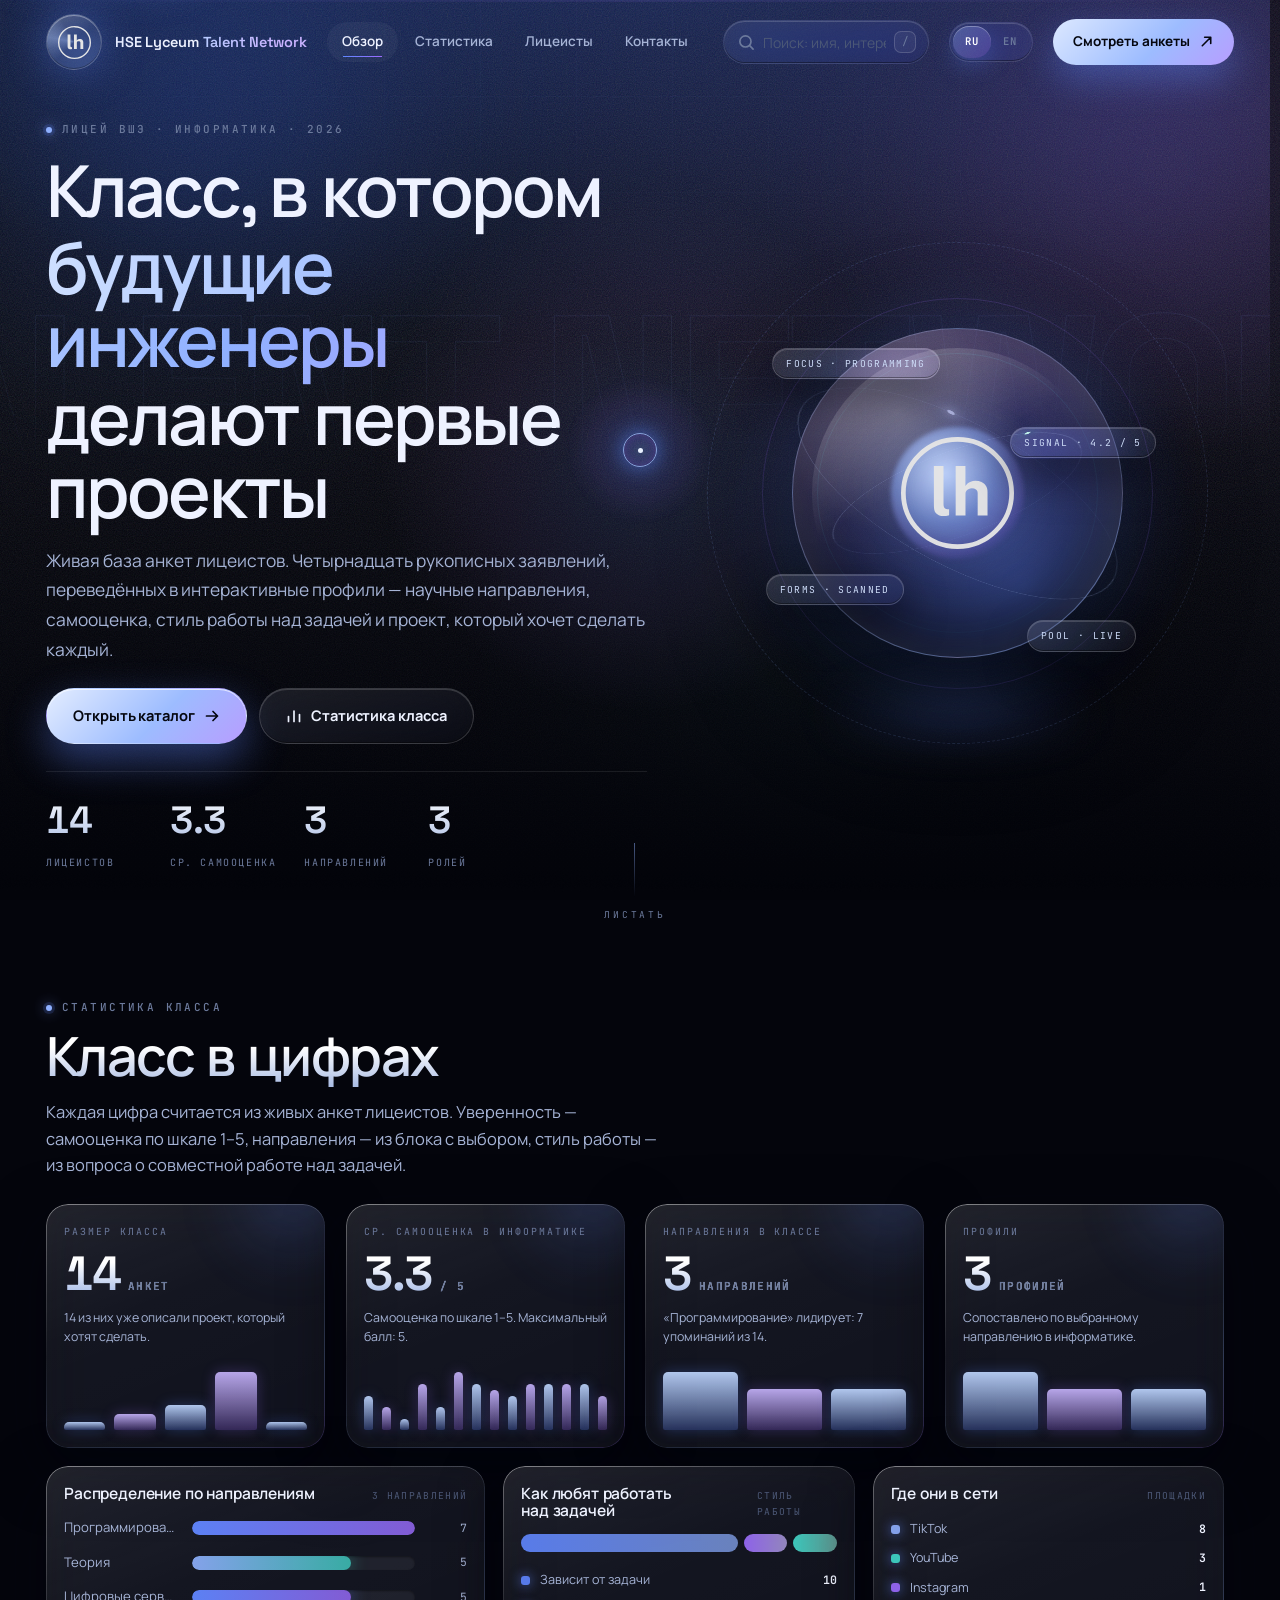
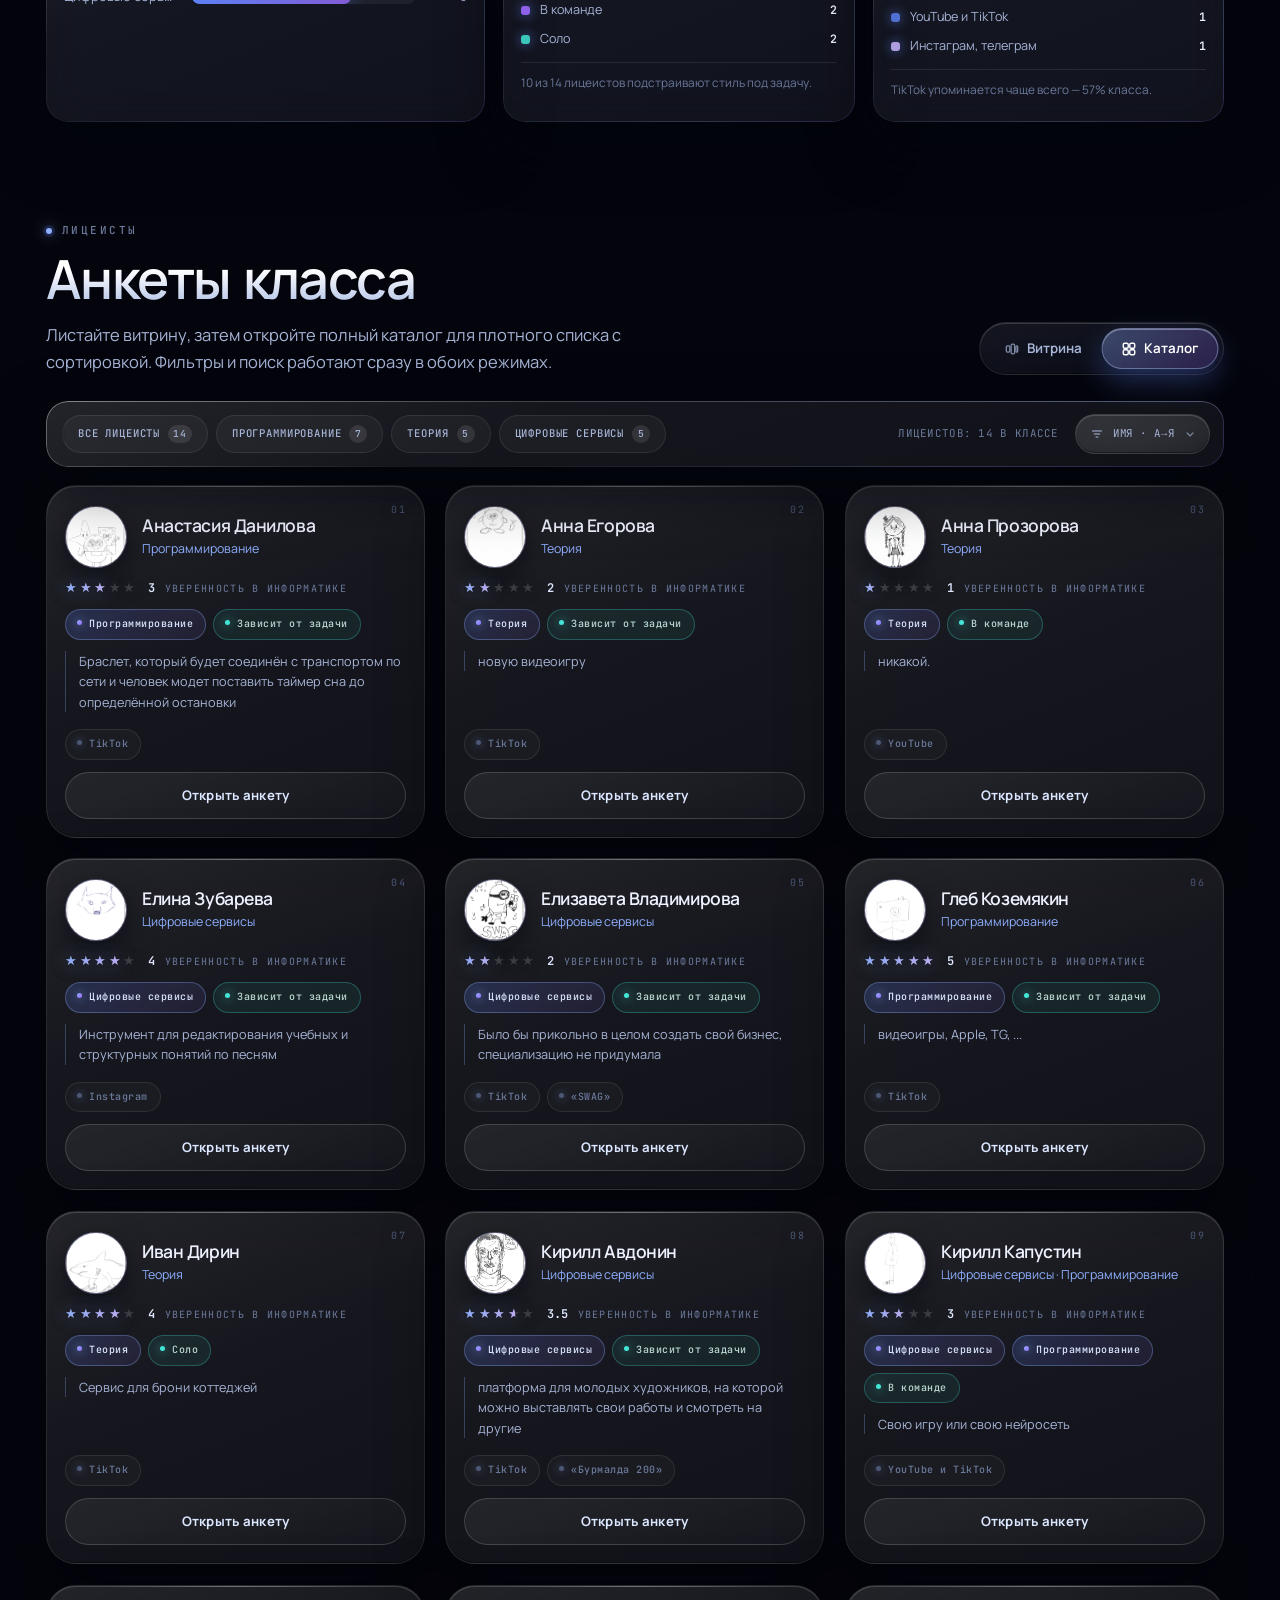
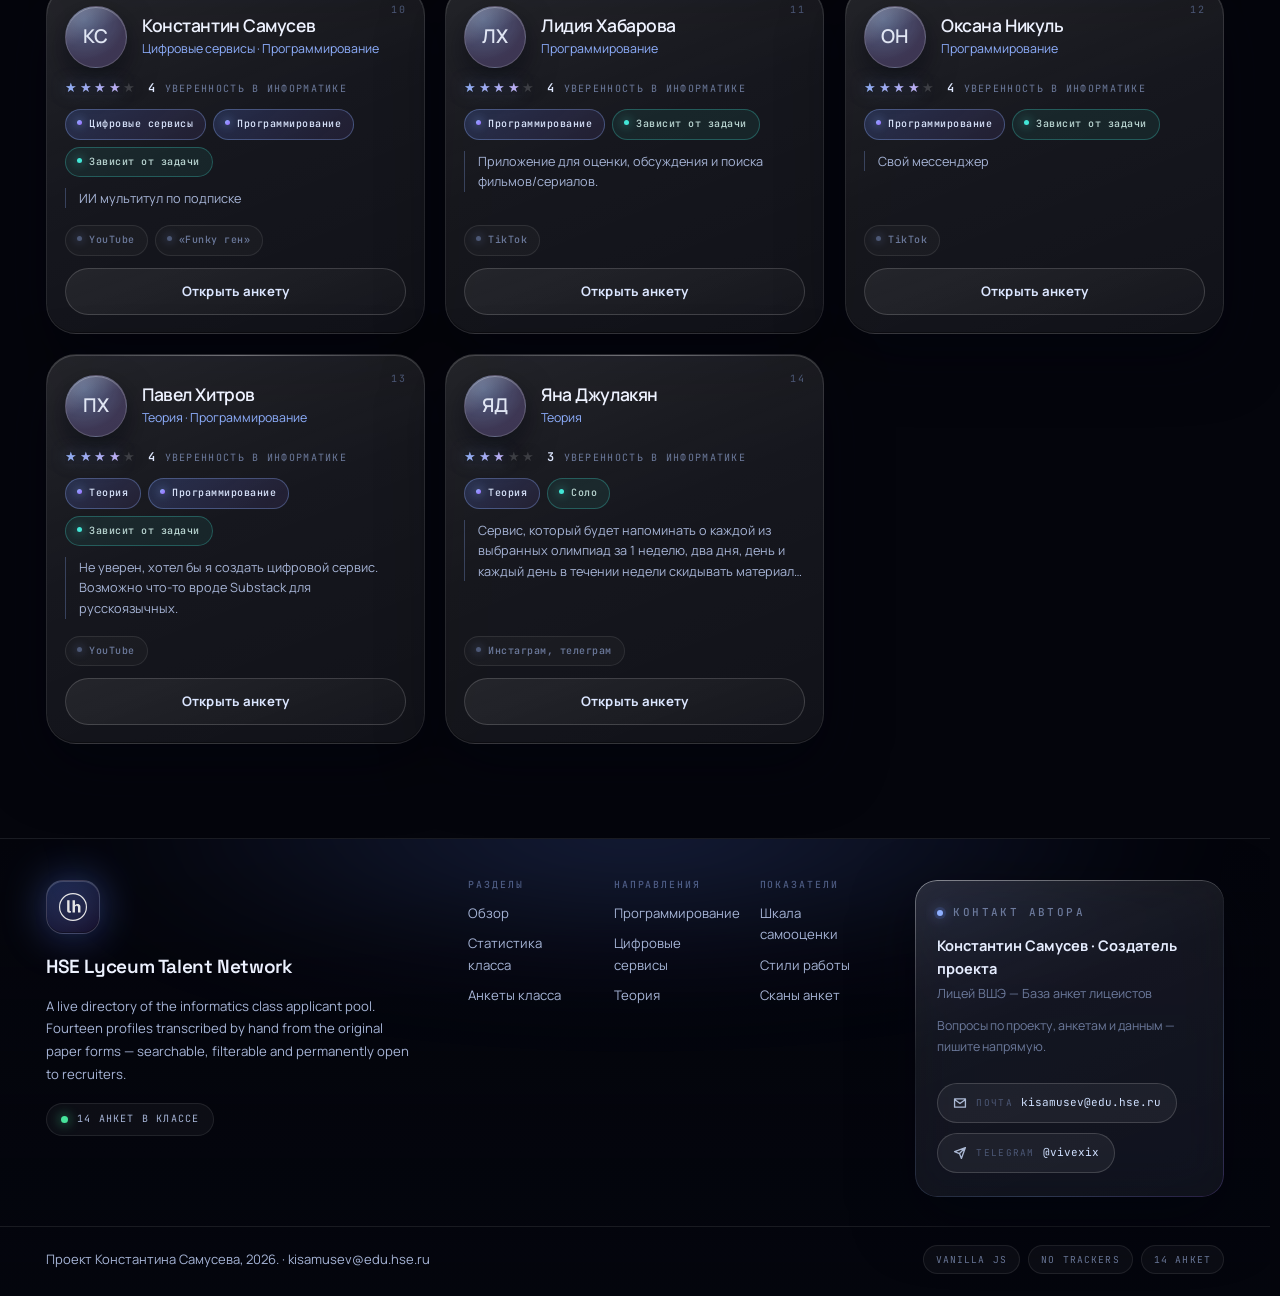
==== commit d01313ee: "Initial commit" ====
--- a/index.html
+++ b/index.html
@@ -9,6 +9,30 @@
   <title>HSE Lyceum Talent Network — Informatics Class Portal</title>
 
   <link rel="icon" type="image/svg+xml" href="images/website-logo.svg" />
+
+  <!-- Social preview. og:image is intentionally a relative path: the site is
+       published from a repository subdirectory, where an absolute URL cannot
+       be known ahead of time. Crawlers resolve it against the page URL, and
+       Twitter/X falls back to the card generated from the page title. -->
+  <meta property="og:type" content="website" />
+  <meta property="og:site_name" content="HSE Lyceum Talent Network" />
+  <meta property="og:title" content="HSE Lyceum Talent Network — Informatics Class Portal" />
+  <meta
+    property="og:description"
+    content="An interactive portal for the informatics class applicant pool: fourteen transcribed profiles with focus areas, confidence signals, working styles and the scanned application forms."
+  />
+  <meta property="og:image" content="images/og-cover.png" />
+  <meta property="og:image:width" content="1200" />
+  <meta property="og:image:height" content="630" />
+  <meta property="og:locale" content="ru_RU" />
+  <meta property="og:locale:alternate" content="en_US" />
+  <meta name="twitter:card" content="summary_large_image" />
+  <meta name="twitter:title" content="HSE Lyceum Talent Network — Informatics Class Portal" />
+  <meta
+    name="twitter:description"
+    content="Fourteen transcribed applicant profiles — searchable, filterable, with the original scanned forms."
+  />
+  <meta name="twitter:image" content="images/og-cover.png" />
 
   <!-- Self-hosted variable typefaces (no third-party requests, no Apple SF) -->
   <link rel="preload" href="fonts/space-grotesk-latin.woff2" as="font" type="font/woff2" crossorigin />
@@ -385,10 +409,19 @@
               <span class="load-error-badge" aria-hidden="true">!</span>
               <div>
                 <p class="load-error-title"><strong>Couldn’t load candidate data.</strong></p>
-                <p class="load-error-body">
+                <!-- Two causes, two different fixes. The file:// advice is only
+                     correct when the page was opened from disk; script.js swaps
+                     in a network message when the site is served over HTTP, so
+                     a published visitor is never told to run a local server. -->
+                <p class="load-error-body" data-load-error-filesystem>
                   Open this site through a local server instead of the file system — run
                   <code>python -m http.server 8000</code> in the project folder and visit
                   <code>http://localhost:8000</code>.
+                </p>
+                <p class="load-error-body" data-load-error-network hidden>
+                  The candidate profiles could not be fetched. This is usually a
+                  temporary network problem — check your connection and
+                  <button class="link-btn" type="button" data-reload>reload the page</button>.
                 </p>
               </div>
             </div>
--- a/styles.css
+++ b/styles.css
@@ -203,7 +203,7 @@
 .lang-veil {
   position: fixed;
   inset: 0;
-  z-index: 250; /* over the header (200), under the cursor (300) and modal (400) */
+  z-index: 250; /* over the header (200), under the modal (400) and the cursor (500) */
   pointer-events: none;
   opacity: 0;
   visibility: hidden;
@@ -644,7 +644,13 @@
   position: fixed;
   top: 0;
   left: 0;
-  z-index: 300;
+  /* Top of the stack on purpose. The native cursor is retired globally
+     (`cursor: none` on body.has-pointer *), so if this element ever falls
+     behind an opaque layer the user is left with no pointer at all. The
+     profile modal (400) and the toast (420) both sit above the header (200)
+     and the language veil (250), so the cursor has to clear 420 as well —
+     otherwise it vanishes the moment a profile is opened. */
+  z-index: 500;
   pointer-events: none;
   opacity: 0;
   transition: opacity 0.35s var(--ease-out);
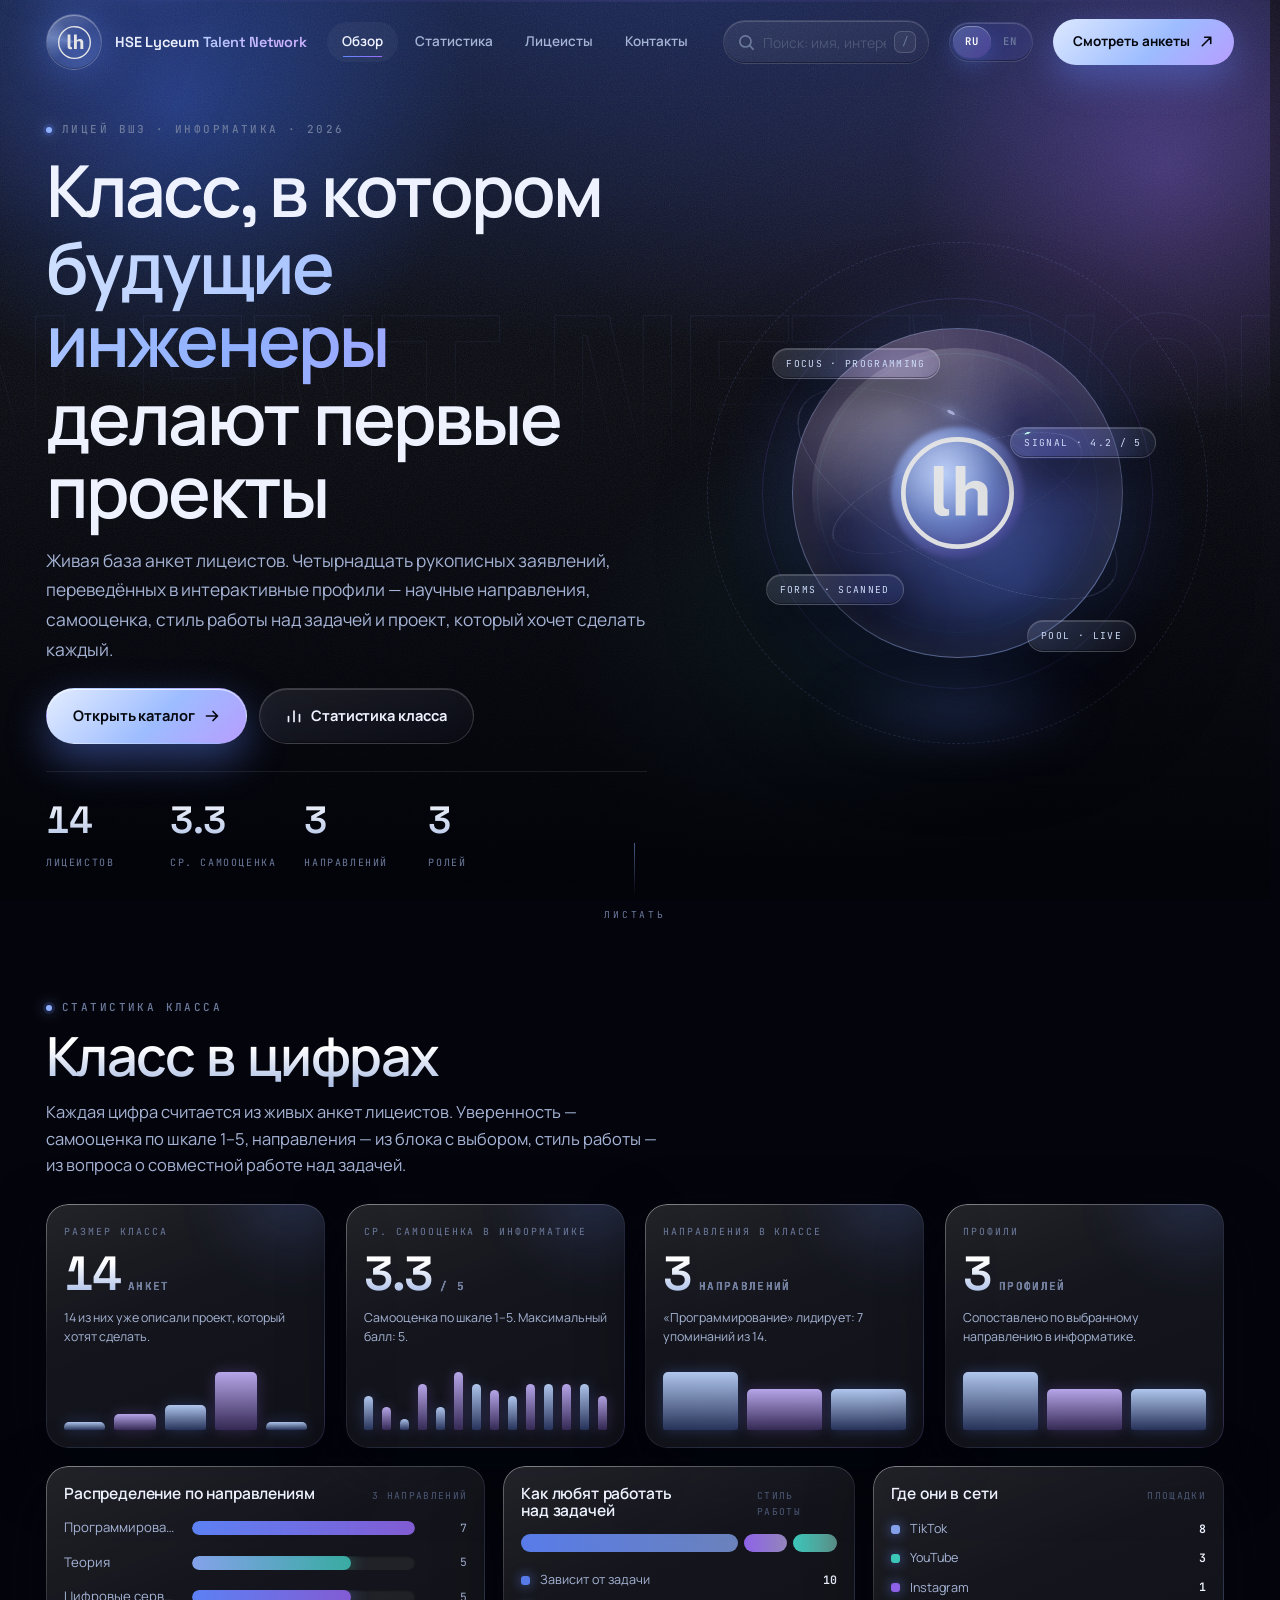
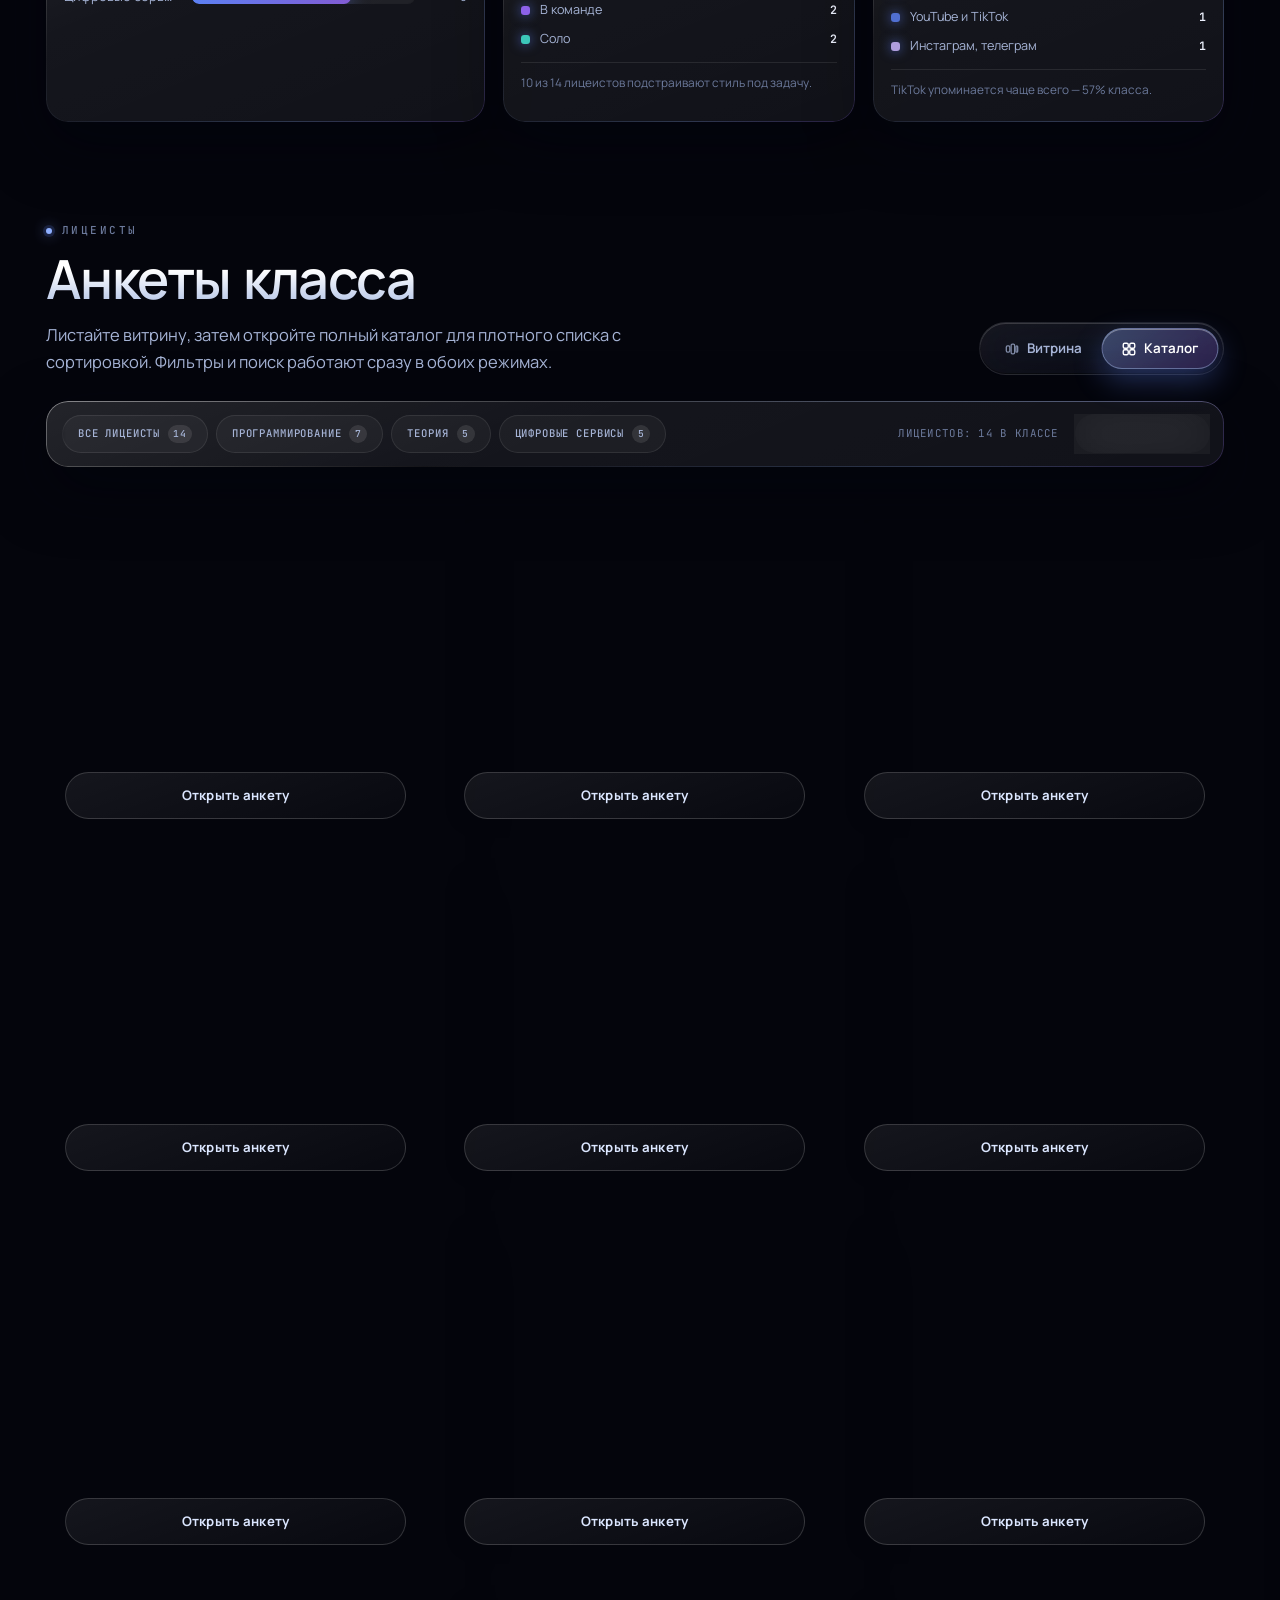
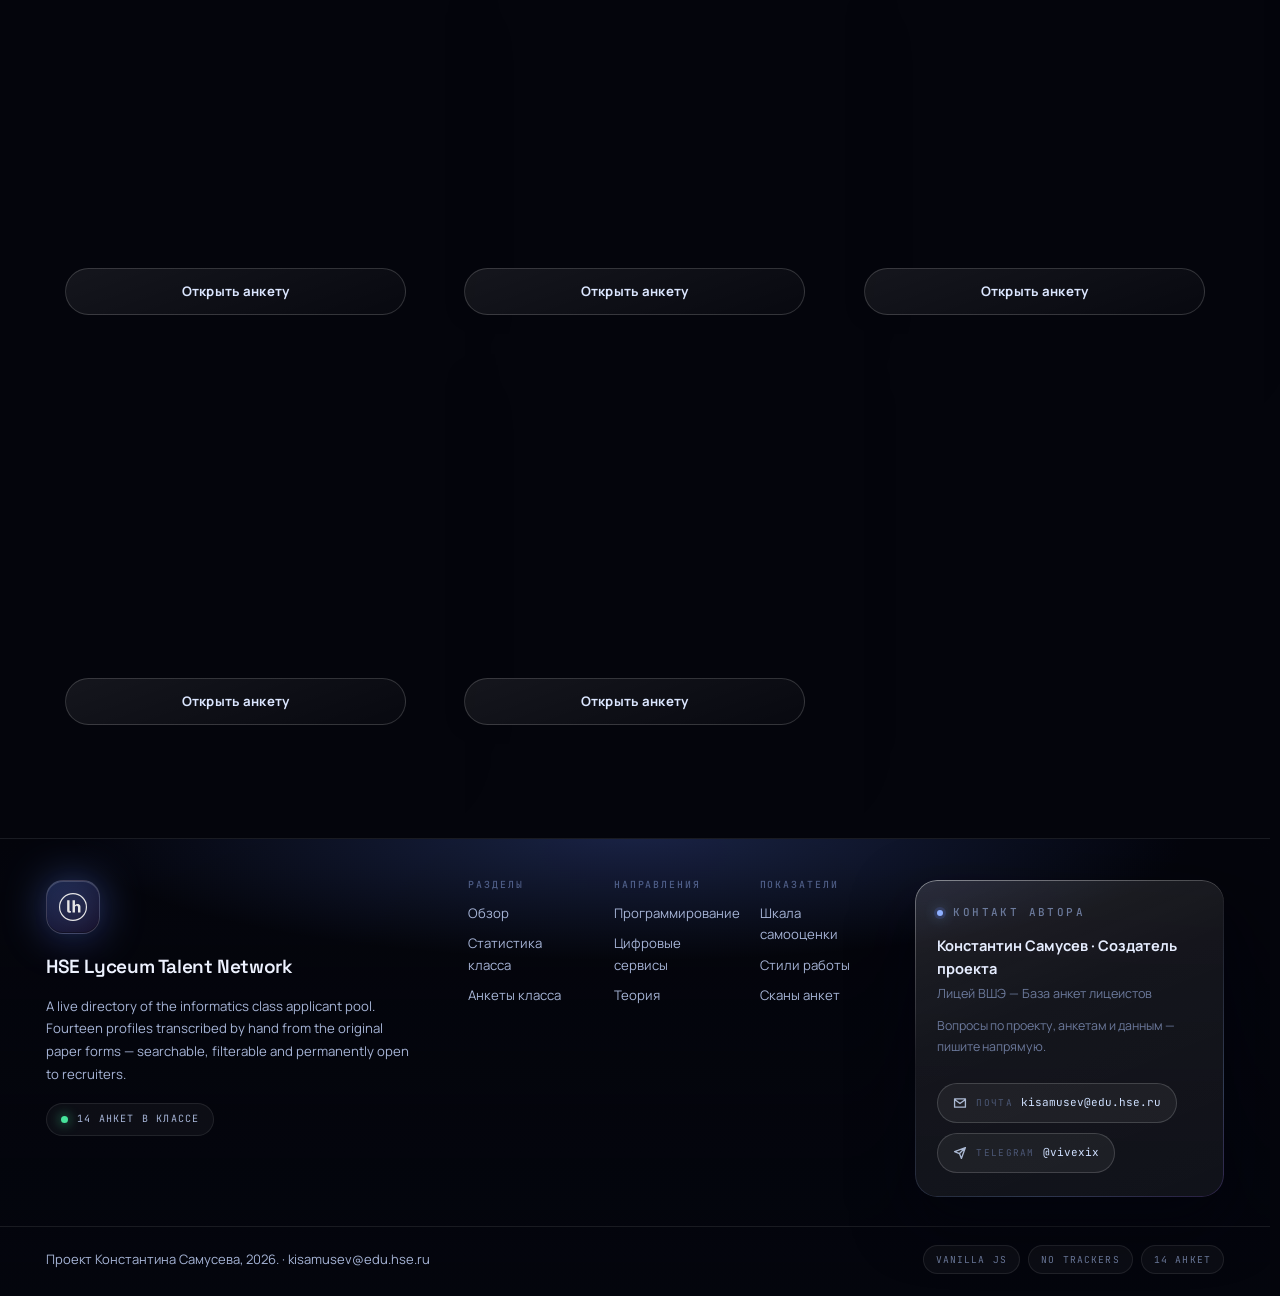
==== commit 37594047: "Update project files" ====
--- a/index.html
+++ b/index.html
@@ -40,6 +40,63 @@
   <link rel="preload" href="fonts/jetbrains-mono-latin.woff2" as="font" type="font/woff2" crossorigin />
 
   <link rel="stylesheet" href="styles.css" />
+
+  <!-- ============================================================
+       Render-profile detection — must run BEFORE first paint.
+
+       The motion layer is expensive by design (three viewport-sized
+       blurred auroras animated every frame, a backdrop-filtered glass
+       panel on most surfaces, a rAF symbol canvas). On a phone that
+       costs more than the whole rest of the page, so mobile gets a
+       deliberately lighter treatment.
+
+       This runs inline and synchronously, before <body> exists, and
+       only ever *adds* a class to <html>. CSS keys the whole lite
+       treatment off that class, so there is no flash of the heavy
+       version and no JavaScript needed to render the page at all.
+       ============================================================ -->
+  <script>
+    (function () {
+      var root = document.documentElement;
+      var lite = false;
+
+      try {
+        /* 1. Explicit override. ?lite=1 forces it on (handy for testing
+              the desktop build on a phone); ?lite=0 forces it off. */
+        var forced = new URLSearchParams(location.search).get("lite");
+        if (forced === "1") lite = true;
+        else if (forced === "0") lite = false;
+      } catch (e) { /* URLSearchParams unsupported — fall through */ }
+
+      if (!lite && forced !== "0") {
+        /* 2. No hover and no fine pointer means a touch device: there is
+              no custom cursor to serve and no hover state to delight. */
+        var touch = window.matchMedia("(hover: none) and (pointer: coarse)").matches;
+
+        /* 3. Small viewport. */
+        var narrow = window.matchMedia("(max-width: 820px)").matches;
+
+        /* 4. The user asked the OS to cut animation — honour it as a
+              strong signal, not just for the cursor and canvas. */
+        var calm = window.matchMedia("(prefers-reduced-motion: reduce)").matches;
+
+        /* 5. Reported device pressure. `deviceMemory` and
+              `hardwareConcurrency` are Chromium-only and simply absent
+              elsewhere, in which case they must not count as evidence. */
+        var lowMemory =
+          typeof navigator.deviceMemory === "number" && navigator.deviceMemory <= 4;
+        var fewCores =
+          typeof navigator.hardwareConcurrency === "number" && navigator.hardwareConcurrency <= 4;
+
+        /* 6. The user asked the network to save data. */
+        var saveData = !!(navigator.connection && navigator.connection.saveData);
+
+        lite = touch || narrow || calm || lowMemory || fewCores || saveData;
+      }
+
+      if (lite) root.classList.add("lite");
+    })();
+  </script>
 </head>
 <body class="is-booting">
   <a class="skip-link" href="#candidates">Skip to candidates</a>
@@ -64,14 +121,6 @@
   <!-- Scroll progress rail -->
   <div class="scroll-rail" aria-hidden="true">
     <div class="scroll-progress" id="scrollProgress"></div>
-  </div>
-
-  <!-- Custom glowing magnetic cursor -->
-  <div class="cursor" id="cursor" aria-hidden="true">
-    <span class="cursor-halo"></span>
-    <span class="cursor-ring"></span>
-    <span class="cursor-dot"></span>
-    <span class="cursor-label" id="cursorLabel"></span>
   </div>
 
   <!-- ============================================================
@@ -574,6 +623,26 @@
     <span class="lang-veil-bloom"></span>
   </div>
 
+  <!-- ============================================================
+       Custom glowing magnetic cursor.
+
+       Deliberately the LAST element in <body>, after the modal, the
+       toast and the language veil. A high z-index alone is not enough
+       on WebKit: `backdrop-filter` on .modal-panel and .toast promotes
+       those to their own compositing layers, and once that happens the
+       paint order stops being a flat comparison of z-index values — the
+       cursor was still being covered by the profile modal on iOS/macOS
+       even at z-index 500. Being last in tree order makes it win the
+       layer sort on every engine, and the z-index keeps it correct
+       among its siblings.
+       ============================================================ -->
+  <div class="cursor" id="cursor" aria-hidden="true">
+    <span class="cursor-halo"></span>
+    <span class="cursor-ring"></span>
+    <span class="cursor-dot"></span>
+    <span class="cursor-label" id="cursorLabel"></span>
+  </div>
+
   <script src="script.js"></script>
 </body>
 </html>
--- a/styles.css
+++ b/styles.css
@@ -644,17 +644,23 @@
   position: fixed;
   top: 0;
   left: 0;
-  /* Top of the stack on purpose. The native cursor is retired globally
-     (`cursor: none` on body.has-pointer *), so if this element ever falls
-     behind an opaque layer the user is left with no pointer at all. The
-     profile modal (400) and the toast (420) both sit above the header (200)
-     and the language veil (250), so the cursor has to clear 420 as well —
-     otherwise it vanishes the moment a profile is opened. */
+  /* Above every other layer (modal 400, toast 420, language veil 250).
+     The native cursor is retired globally — `cursor: none` on
+     body.has-pointer * — so if this element is ever covered the user is
+     left with no pointer at all. `.cursor` is also the last child of
+     <body> in index.html, which is what actually makes it win on
+     WebKit: the modal panel and the toast use `backdrop-filter`, so they
+     get their own compositing layers and a z-index comparison alone
+     stopped being decisive there. */
   z-index: 500;
   pointer-events: none;
   opacity: 0;
   transition: opacity 0.35s var(--ease-out);
   will-change: transform;
+  /* Belt and braces for the same problem: an explicit, isolated
+     stacking context on the root means nothing later in the document
+     can ever be composited over the cursor. */
+  isolation: isolate;
 }
 body.has-pointer .cursor {
   opacity: 1;
@@ -4082,7 +4088,180 @@
 }
 
 /* ---------------------------------------------------------
-   21 · Reduced motion · forced colors · print
+   22 · Lite render profile (mobile / low-power)
+
+   The full design leans on three techniques that are close to free on
+   a desktop GPU and ruinous on a phone:
+
+   · three viewport-sized elements with `filter: blur(120px)`, animated
+     on transform for 30–42s on a loop. A large blur is re-rasterised
+     whenever its layer changes, so this alone can hold a mid-range
+     phone under 30fps while scrolling.
+   · `backdrop-filter` on .glass, the modal panel, the header and the
+     toast. Each forces a readback of what is behind it every frame.
+   · a requestAnimationFrame symbol-matrix canvas redrawing ~4200 cells
+     continuously.
+
+   `.lite` is set on <html> by the inline detector in index.html before
+   first paint. Nothing here removes content or interactivity — search,
+   filters, the carousel, the modal and both languages behave
+   identically. It removes only continuous, decorative work.
+   --------------------------------------------------------- */
+.lite .aurora {
+  /* Blur is the cost. A pre-blurred gradient is indistinguishable at
+     these opacities, so drop the filter and let the radial-gradient
+     itself carry the softness. Also stop the 30–42s drift loops. */
+  filter: none;
+  animation: none;
+  will-change: auto;
+  opacity: 0.5;
+}
+.lite .grain {
+  /* `mix-blend-mode` is a second full-screen compositing pass, and the
+     steps(6) shift re-rasterises a layer 2.2x the viewport every tick.
+     Keep the static texture — it is what dithers the gradients — but
+     never animate it. */
+  animation: none;
+  mix-blend-mode: normal;
+  opacity: 0.22;
+  inset: 0;
+  will-change: auto;
+}
+.lite body.is-idle .aurora,
+.lite body.is-idle .grain {
+  /* The idle "breathing" widens the blur to 140px, the single most
+     expensive state on the page. Lite never enters it. */
+  filter: none;
+  animation: none;
+  opacity: 0.5;
+}
+
+/* The matrix canvas is ~4200 cells redrawn per frame in JS. Hide it and
+   let the CSS grid behind it carry the texture. */
+.lite #matrixCanvas {
+  display: none;
+}
+.lite .hero-field {
+  opacity: 0.85;
+}
+
+/* Glass without the backdrop readback. The blur is what makes these
+   panels legible over a moving background, so lite trades it for a
+   solid-ish tint that still reads as a raised surface. */
+.lite .glass,
+.lite .modal-panel,
+.lite .toast,
+.lite .site-header.is-stuck,
+.lite .search-wrap,
+.lite .sort-menu {
+  -webkit-backdrop-filter: none;
+  backdrop-filter: none;
+}
+.lite .modal-panel {
+  background: linear-gradient(158deg, rgba(20, 27, 51, 0.97), rgba(10, 14, 30, 0.97));
+}
+.lite .site-header.is-stuck {
+  background: rgba(6, 9, 20, 0.94);
+}
+.lite .toast {
+  background: rgba(12, 17, 36, 0.97);
+}
+
+/* Ambient blur layers that exist only to soften the background. */
+.lite .pointer-aura,
+.lite .cursor-halo,
+.lite .modal-glow,
+.lite .footer-glow {
+  filter: none;
+  animation: none;
+}
+.lite .pointer-aura {
+  /* `mix-blend-mode: screen` over a full viewport is another composite
+     pass on every pointer move. A plain low-alpha tint looks the same. */
+  mix-blend-mode: normal;
+  opacity: 0.5;
+}
+
+/* Long, spring-eased transitions on large surfaces are what make a phone
+   feel like it is lagging rather than merely animating. Keep the
+   interaction feedback, shorten the choreography. */
+.lite .card,
+.lite .slide,
+.lite .panel,
+.lite .stat-card,
+.lite .modal-panel,
+.lite .view-panel {
+  transition-duration: 0.18s;
+}
+.lite .btn {
+  transition-duration: 0.15s;
+}
+.lite .reveal,
+.lite [data-reveal] {
+  /* Blur-in reveals re-rasterise the whole element. Fade only. */
+  transition: opacity 0.3s var(--ease-out) !important;
+  filter: none !important;
+  transform: none !important;
+}
+.lite .view-panel,
+.lite .view-panel.is-active {
+  animation: none !important;
+}
+
+/* Language switch: the blur⇄blur wipe across the whole page is a
+   full-viewport filter animation. Lite swaps content without it. */
+.lite body.is-lang-out [data-lang-root] {
+  animation: lite-fade-out 0.16s var(--ease-out-soft) both;
+}
+.lite body.is-lang-in [data-lang-root] {
+  animation: lite-fade-in 0.2s var(--ease-out-soft) both;
+}
+.lite .lang-veil,
+.lite .lang-veil-bloom {
+  display: none;
+}
+
+/* Scrolling should never be interrupted by a smooth-scroll animation on
+   a device already struggling to keep up. */
+.lite html {
+  scroll-behavior: auto;
+}
+
+@keyframes lite-fade-out {
+  from { opacity: 1; }
+  to { opacity: 0; }
+}
+@keyframes lite-fade-in {
+  from { opacity: 0; }
+  to { opacity: 1; }
+}
+
+/* Cheap, static gradient dithering.
+
+   Android GPUs quantise gradients to 8 bits per channel, so the large
+   smooth radial fields band visibly — the "RGB pixel" look. The animated
+   .grain overlay was meant to break that up, but it relies on
+   `mix-blend-mode: soft-light`, which several Android compositors skip
+   or approximate, leaving the banding exposed.
+
+   This adds a blend-free dither to the ambient field: a tiny tiled SVG
+   noise texture at very low opacity in normal blend mode. It costs one
+   static background image — no animation, no extra compositing pass —
+   and reliably breaks up the steps. It is shown on every profile, since
+   the banding is a display-capability problem rather than a
+   performance one. */
+.bg-field::after {
+  content: "";
+  position: absolute;
+  inset: 0;
+  pointer-events: none;
+  opacity: 0.045;
+  background-image: url("data:image/svg+xml,%3Csvg xmlns='http://www.w3.org/2000/svg' width='120' height='120'%3E%3Cfilter id='d'%3E%3CfeTurbulence type='fractalNoise' baseFrequency='0.9' numOctaves='1' stitchTiles='stitch'/%3E%3C/filter%3E%3Crect width='120' height='120' filter='url(%23d)'/%3E%3C/svg%3E");
+  background-size: 120px 120px;
+}
+
+/* ---------------------------------------------------------
+   23 · Reduced motion · forced colors · print
    --------------------------------------------------------- */
 @media (prefers-reduced-motion: reduce) {
   html {
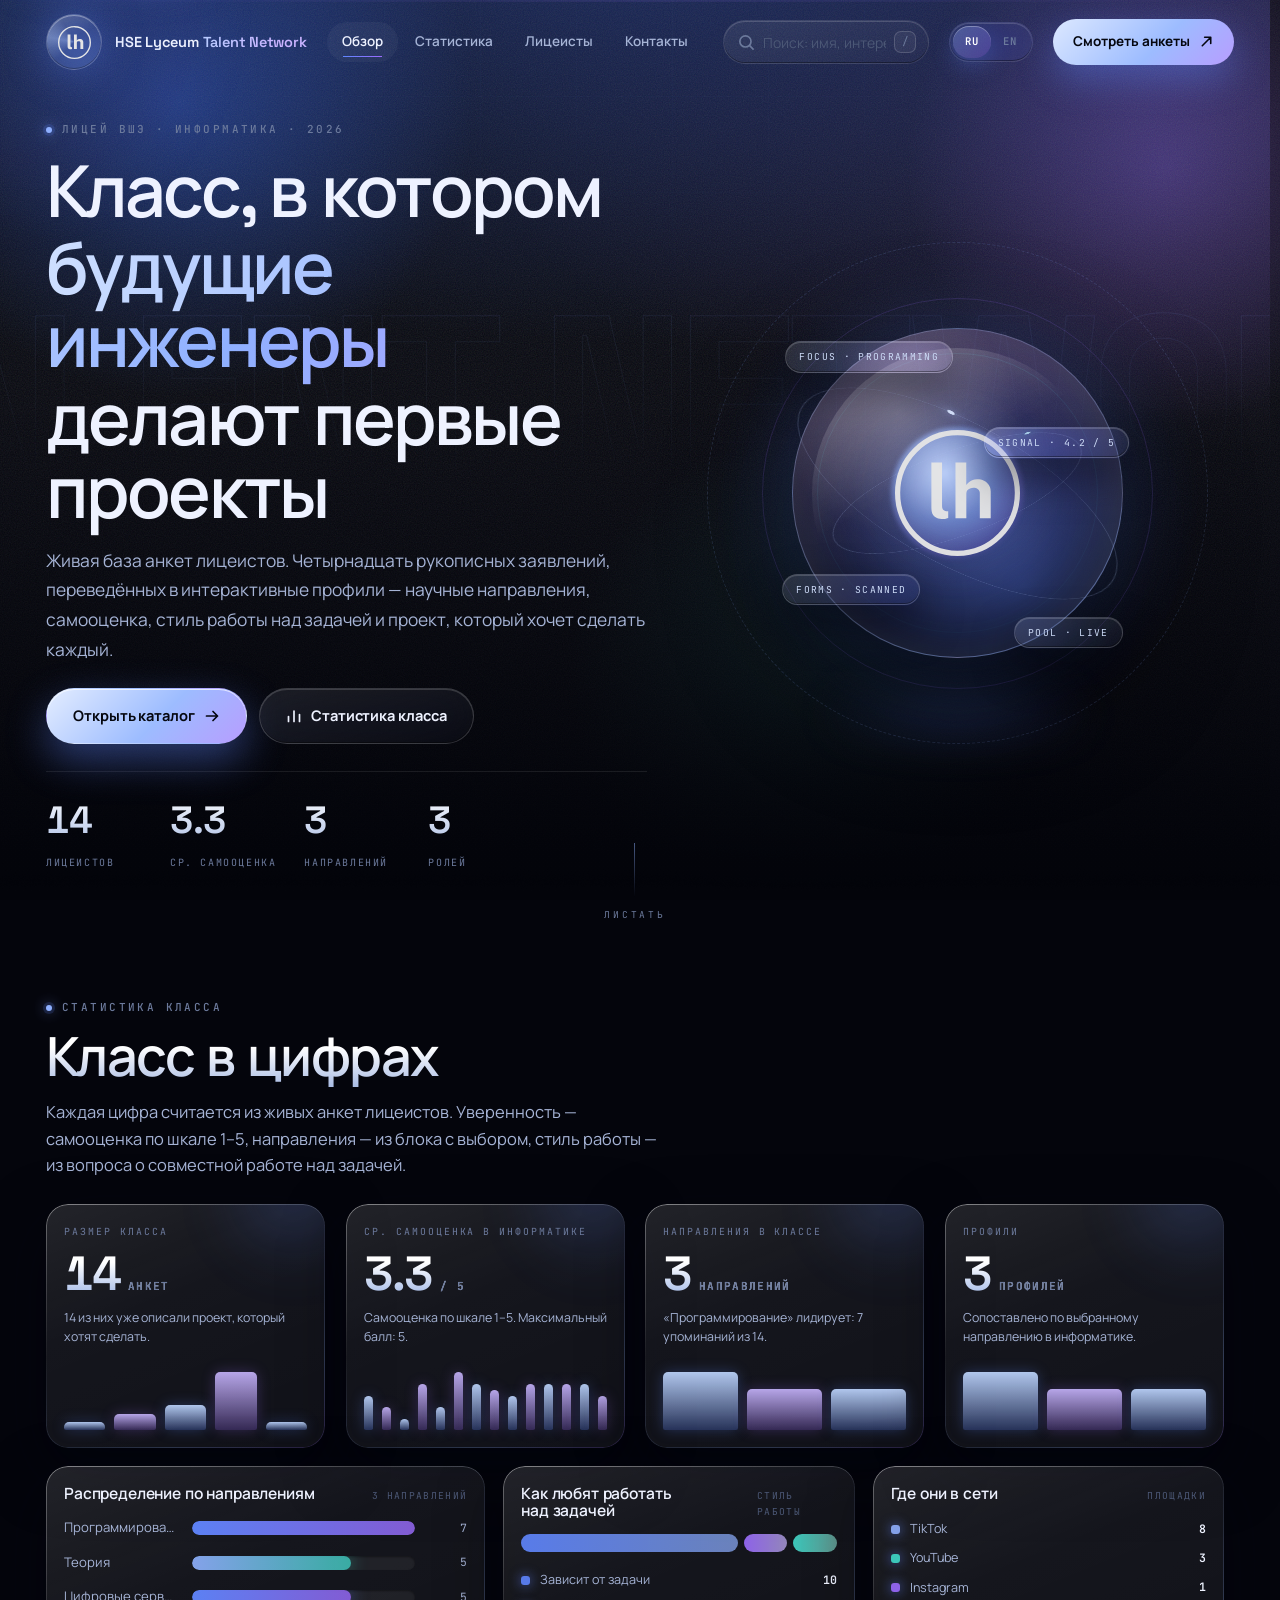
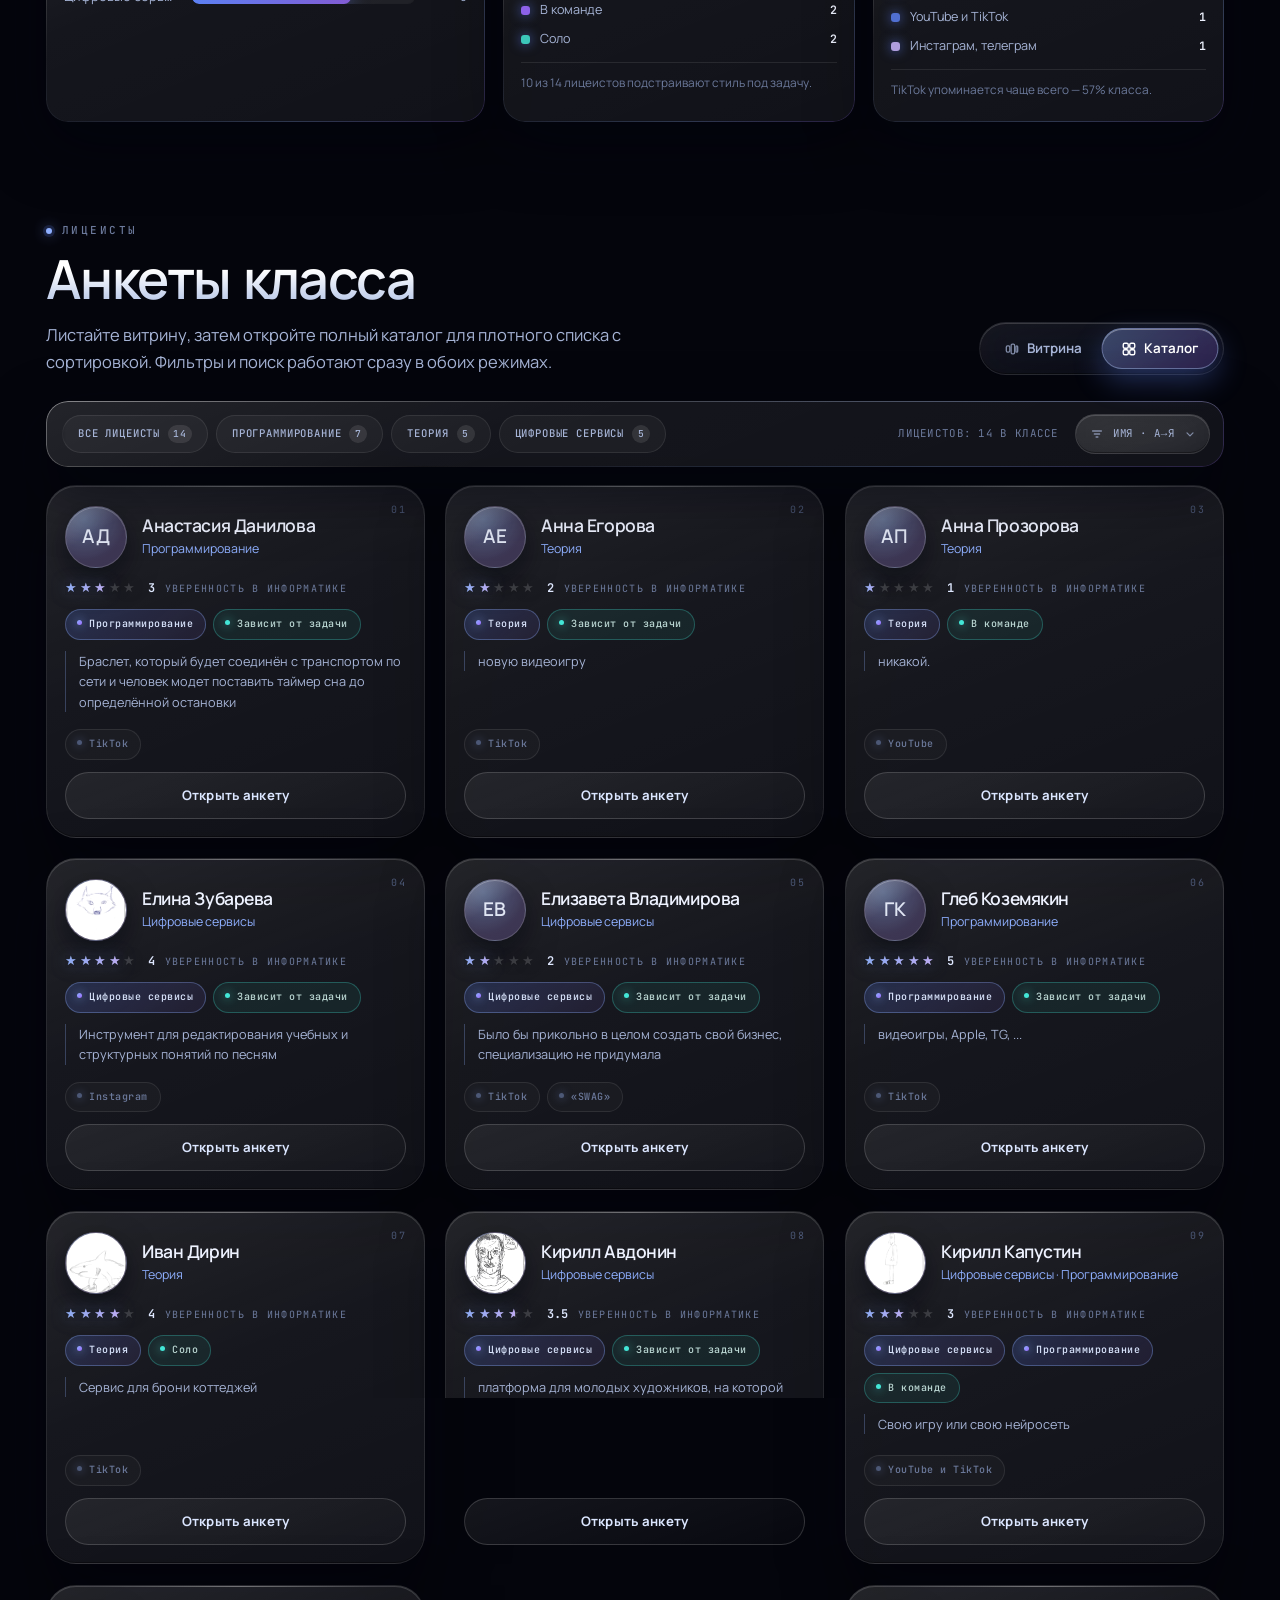
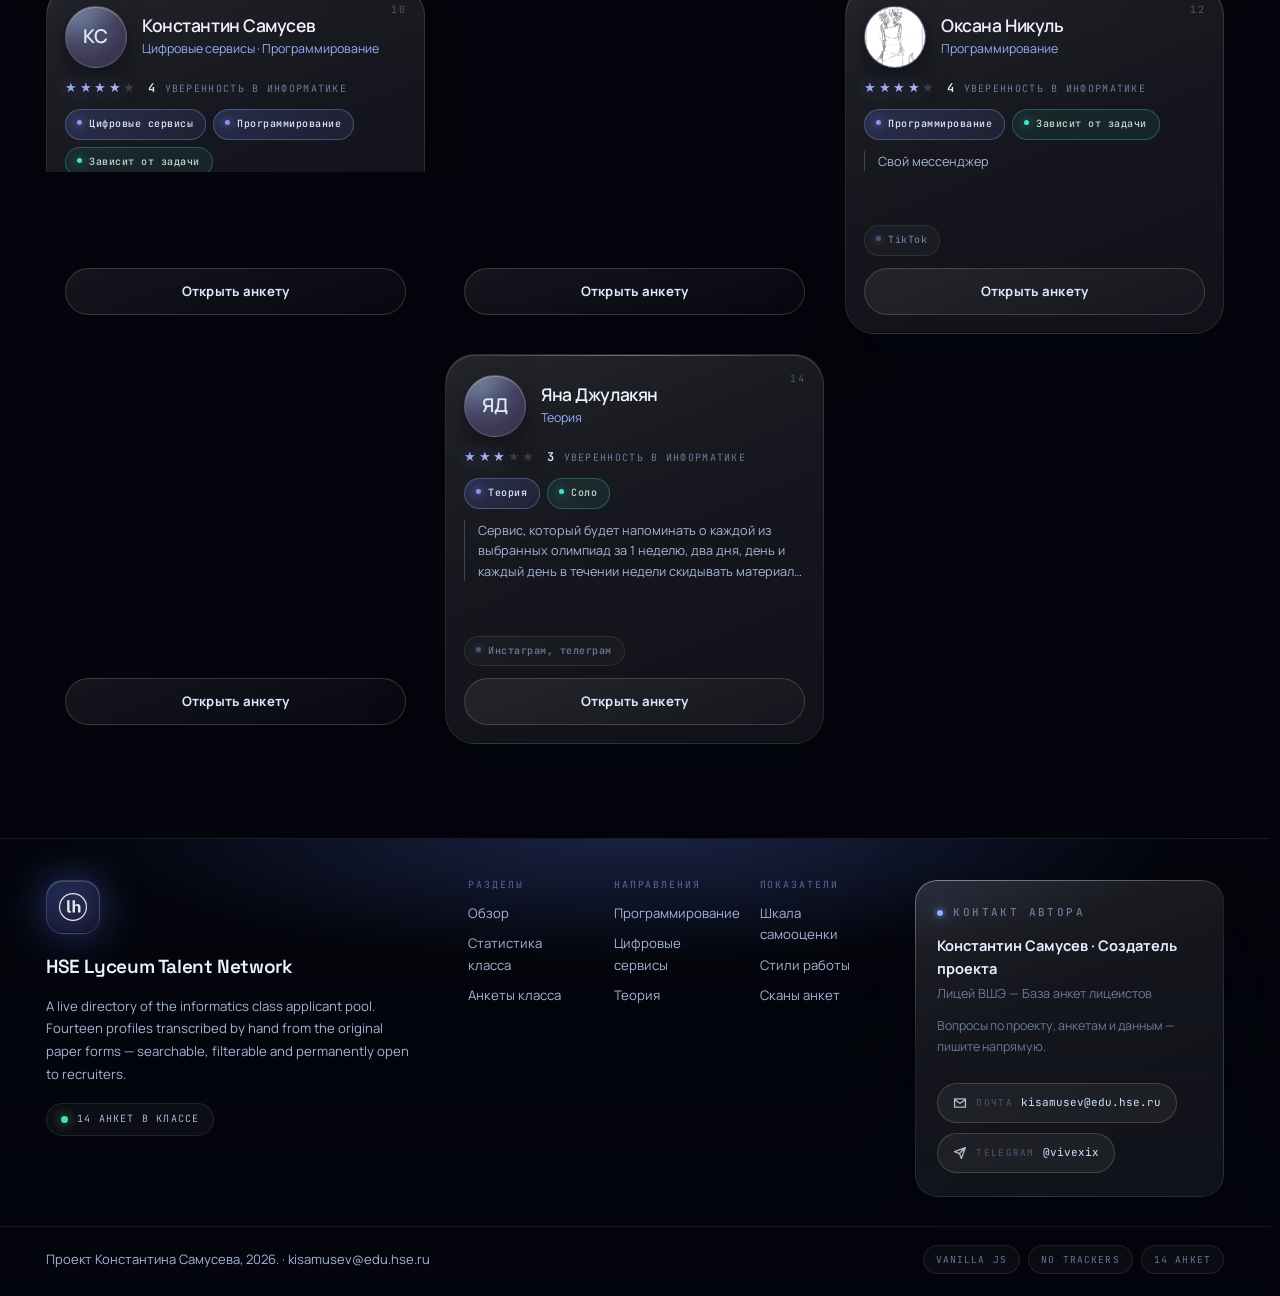
==== commit da80b9a9: "Fix Safari-only wedge clipping on the hero logo The hero mark rendered on iPad/Safari as a circle wi" ====
--- a/index.html
+++ b/index.html
@@ -39,7 +39,23 @@
   <link rel="preload" href="fonts/manrope-latin.woff2" as="font" type="font/woff2" crossorigin />
   <link rel="preload" href="fonts/jetbrains-mono-latin.woff2" as="font" type="font/woff2" crossorigin />
 
-  <link rel="stylesheet" href="styles.css" />
+  <!-- ============================================================
+       Cache busting.
+
+       GitHub Pages serves every file with `Cache-Control: max-age=600`
+       and an ETag. Ten minutes is long enough that a freshly deployed
+       fix looks like it did not work: the browser keeps reusing the
+       previous styles.css and script.js while the HTML updates
+       underneath them. That is exactly how the custom-cursor fix
+       appeared broken — the live files were correct, the cached copies
+       were not.
+
+       `?v=` makes the URL new on every deploy, so a stale copy can never
+       be reused. Convention: append the new value here and bump the
+       matching number in the <script> tag at the end of <body> once,
+       whenever CSS or JS changes.
+       ============================================================ -->
+  <link rel="stylesheet" href="styles.css?v=20260928-2" />
 
   <!-- ============================================================
        Render-profile detection — must run BEFORE first paint.
@@ -643,6 +659,7 @@
     <span class="cursor-label" id="cursorLabel"></span>
   </div>
 
-  <script src="script.js"></script>
+  <!-- `?v=` must match the stylesheet above — see the cache-busting note in <head>. -->
+  <script src="script.js?v=20260928-2"></script>
 </body>
 </html>
--- a/styles.css
+++ b/styles.css
@@ -1727,6 +1727,11 @@
   inset: 3%;
   display: grid;
   place-items: center;
+  /* Layer 1 of the stage. See the .orb-chip comment for the full order:
+     1 rings · 2 orb · 3 orbits · 4 logo · 5 chips. These used to rely on
+     source order alone, which WebKit does not honour for elements promoted
+     to their own compositing layer by `backdrop-filter`. */
+  z-index: 1;
 }
 .stage-ring {
   position: absolute;
@@ -1754,10 +1759,20 @@
   width: 62%;
   aspect-ratio: 1 / 1;
   border-radius: 50%;
-  transform-style: preserve-3d;
+  /* `transform-style: preserve-3d` is deliberately NOT set here.
+
+     It used to be, and on WebKit that made the tilted `.orb-orbit` rings
+     intersect the parent's rounded box: Safari clipped the composition to a
+     wedge, so the mark read as a pie with roughly one eighth missing. Chrome
+     composites the same layout correctly, which is why the defect was
+     iOS/Safari-only. Nothing needs real 3D here - the orbits only ever spin in
+     2D (see the note on .orb-orbit) - so flattening the orb removes the bug
+     and costs no visual fidelity. */
   transform: translate3d(calc(var(--p-x, 0) * 1px), calc(var(--p-y, 0) * 1px), 0);
   transition: transform 0.9s var(--ease-out);
   animation: orb-float 11s ease-in-out infinite;
+  /* Layer 2 of the stage. */
+  z-index: 2;
 }
 .orb-glass {
   position: absolute;
@@ -1797,10 +1812,19 @@
   inset: 0;
   display: grid;
   place-items: center;
+  /* Layer 4 — above the orbits so the mark is never crossed by a ring. */
+  z-index: 4;
 }
 .orb-logo {
-  width: 34%;
-  height: 34%;
+  /* The mark is a circle inside a square 48x48 viewBox, so it must stay square
+     and centred. A percentage width *and* height resolved against the wrap
+     produced a non-square box (measured 89x84 on iPad landscape), which
+     squashed the monogram. An explicit square box makes the geometry
+     deterministic on every engine. */
+  width: 38%;
+  height: auto;
+  aspect-ratio: 1 / 1;
+  object-fit: contain;
   filter: invert(1) drop-shadow(0 0 24px rgba(143, 176, 255, 0.75));
   opacity: 0.96;
   animation: logo-pulse 7s ease-in-out infinite;
@@ -1810,7 +1834,17 @@
   inset: -4%;
   border-radius: 50%;
   border: 1px solid rgba(180, 205, 255, 0.22);
+  /* The tilt lives in the `spin` keyframes now, not here.
+
+     This used to carry a static `transform: rotate3d(1, .4, .2, 68deg)` while
+     also being animated by `spin`, whose `to { transform: rotate(360deg) }`
+     *replaces* the declared transform outright. The 3D tilt was therefore
+     discarded on every engine and never rendered, while `preserve-3d` on .orb
+     stayed behind to trigger the Safari wedge. `spin-tilted` keeps the tilt
+     and the spin in one keyframe set, so the ellipse is actually drawn. */
   transform: rotate3d(1, 0.4, 0.2, 68deg);
+  /* Layer 3 of the stage. */
+  z-index: 3;
 }
 .orb-orbit i {
   position: absolute;
@@ -1824,12 +1858,12 @@
   box-shadow: 0 0 16px rgba(190, 214, 255, 0.95), 0 0 34px rgba(95, 134, 255, 0.8);
 }
 .orb-orbit--1 {
-  animation: spin 14s linear infinite;
+  animation: spin-tilted 14s linear infinite;
 }
 .orb-orbit--2 {
   inset: 10%;
   transform: rotate3d(-1, 0.6, 0.3, 74deg);
-  animation: spin 22s linear infinite reverse;
+  animation: spin-tilted-rev 22s linear infinite reverse;
 }
 .orb-orbit--2 i {
   width: 6px;
@@ -1854,25 +1888,33 @@
   white-space: nowrap;
   user-select: none;
   -webkit-user-select: none;
-}
+  /* Layer 5 of the stage. These sat at z-index: auto, so their paint order came
+     from source order alone — and because `backdrop-filter` promotes each to its
+     own compositing layer, iPad/Safari interleaved them with the orb and the
+     logo instead of drawing them cleanly on top. */
+  z-index: 5;
+}
+/* The offsets below used to overhang the orb (right: -10%, left: -8%). At tablet
+   widths that collided with the hero copy and was clipped by the section, which
+   made the four chips read as one overlapping blob. They now sit just inside. */
 .orb-chip--a {
-  top: 6%;
-  left: -6%;
+  top: 4%;
+  left: -2%;
   animation: chip-float 9.5s ease-in-out infinite;
 }
 .orb-chip--b {
   top: 30%;
-  right: -10%;
+  right: -2%;
   animation: chip-float 11.5s ease-in-out infinite reverse;
 }
 .orb-chip--c {
   bottom: 16%;
-  left: -8%;
+  left: -3%;
   animation: chip-float 13s ease-in-out infinite 0.6s;
 }
 .orb-chip--d {
-  bottom: 2%;
-  right: -4%;
+  bottom: 3%;
+  right: 0;
   animation: chip-float 10.5s ease-in-out infinite reverse 0.3s;
 }
 .stage-shadow {
@@ -3598,6 +3640,18 @@
 @keyframes spin {
   to { transform: rotate(360deg); }
 }
+/* Spin that keeps the orbit's 3D tilt. Declaring the tilt as a plain
+   `transform` on .orb-orbit and then animating `transform` silently discarded
+   the tilt, because an animated transform replaces the declared one outright.
+   Composing them in one keyframe set is the only way both survive. */
+@keyframes spin-tilted {
+  from { transform: rotate3d(1, 0.4, 0.2, 68deg) rotate(0deg); }
+  to   { transform: rotate3d(1, 0.4, 0.2, 68deg) rotate(360deg); }
+}
+@keyframes spin-tilted-rev {
+  from { transform: rotate3d(-1, 0.6, 0.3, 74deg) rotate(0deg); }
+  to   { transform: rotate3d(-1, 0.6, 0.3, 74deg) rotate(360deg); }
+}
 @keyframes pulse-dot {
   0%, 100% { opacity: 1; transform: scale(1); }
   50%      { opacity: 0.55; transform: scale(0.82); }
@@ -3702,6 +3756,30 @@
 /* ---------------------------------------------------------
    20 · Responsive
    --------------------------------------------------------- */
+/* ---------------------------------------------------------
+   20 · Responsive
+   --------------------------------------------------------- */
+
+/* Tablet landscape — iPad Pro is 1024x1366 / 1180x820, so it sits *above* the
+   900px breakpoint and keeps the two-column hero. The stage is only ~470px
+   there while the four chips are fixed-size nowrap labels, so they overhung
+   the orb, collided with the copy and were clipped by the section. */
+@media (min-width: 901px) and (max-width: 1180px) {
+  .hero-stage {
+    max-width: 400px;
+    margin-inline: auto;
+    width: 100%;
+  }
+  .orb-chip {
+    font-size: 8.2px;
+    padding: 6px 9px;
+    letter-spacing: 0.08em;
+  }
+  .orb-logo {
+    width: 36%;
+  }
+}
+
 @media (max-width: 1180px) {
   .stats-grid {
     grid-template-columns: repeat(2, minmax(0, 1fr));
@@ -3837,6 +3915,16 @@
     max-width: 460px;
     margin-inline: auto;
     width: 100%;
+    /* room for the chips to overhang without colliding with the copy below */
+    margin-block: 8px 20px;
+  }
+  .orb-chip {
+    font-size: 8.4px;
+    padding: 6px 10px;
+    letter-spacing: 0.1em;
+  }
+  .orb-logo {
+    width: 34%;
   }
   .hero-scroll {
     display: none;
@@ -4198,10 +4286,16 @@
 }
 .lite .reveal,
 .lite [data-reveal] {
-  /* Blur-in reveals re-rasterise the whole element. Fade only. */
-  transition: opacity 0.3s var(--ease-out) !important;
+  /* The blur-in reveal re-rasterises the whole element, so lite drops the blur
+     and shortens the travel. The entry motion is deliberately kept: an earlier
+     `transform: none` here cancelled it entirely, which made the scroll
+     animations look like they had been removed rather than simplified. */
+  transition: opacity 0.45s var(--ease-out), transform 0.45s var(--ease-out) !important;
   filter: none !important;
-  transform: none !important;
+}
+.lite .reveal:not(.is-inview),
+.lite [data-reveal]:not(.is-inview) {
+  transform: translate3d(0, 14px, 0);
 }
 .lite .view-panel,
 .lite .view-panel.is-active {
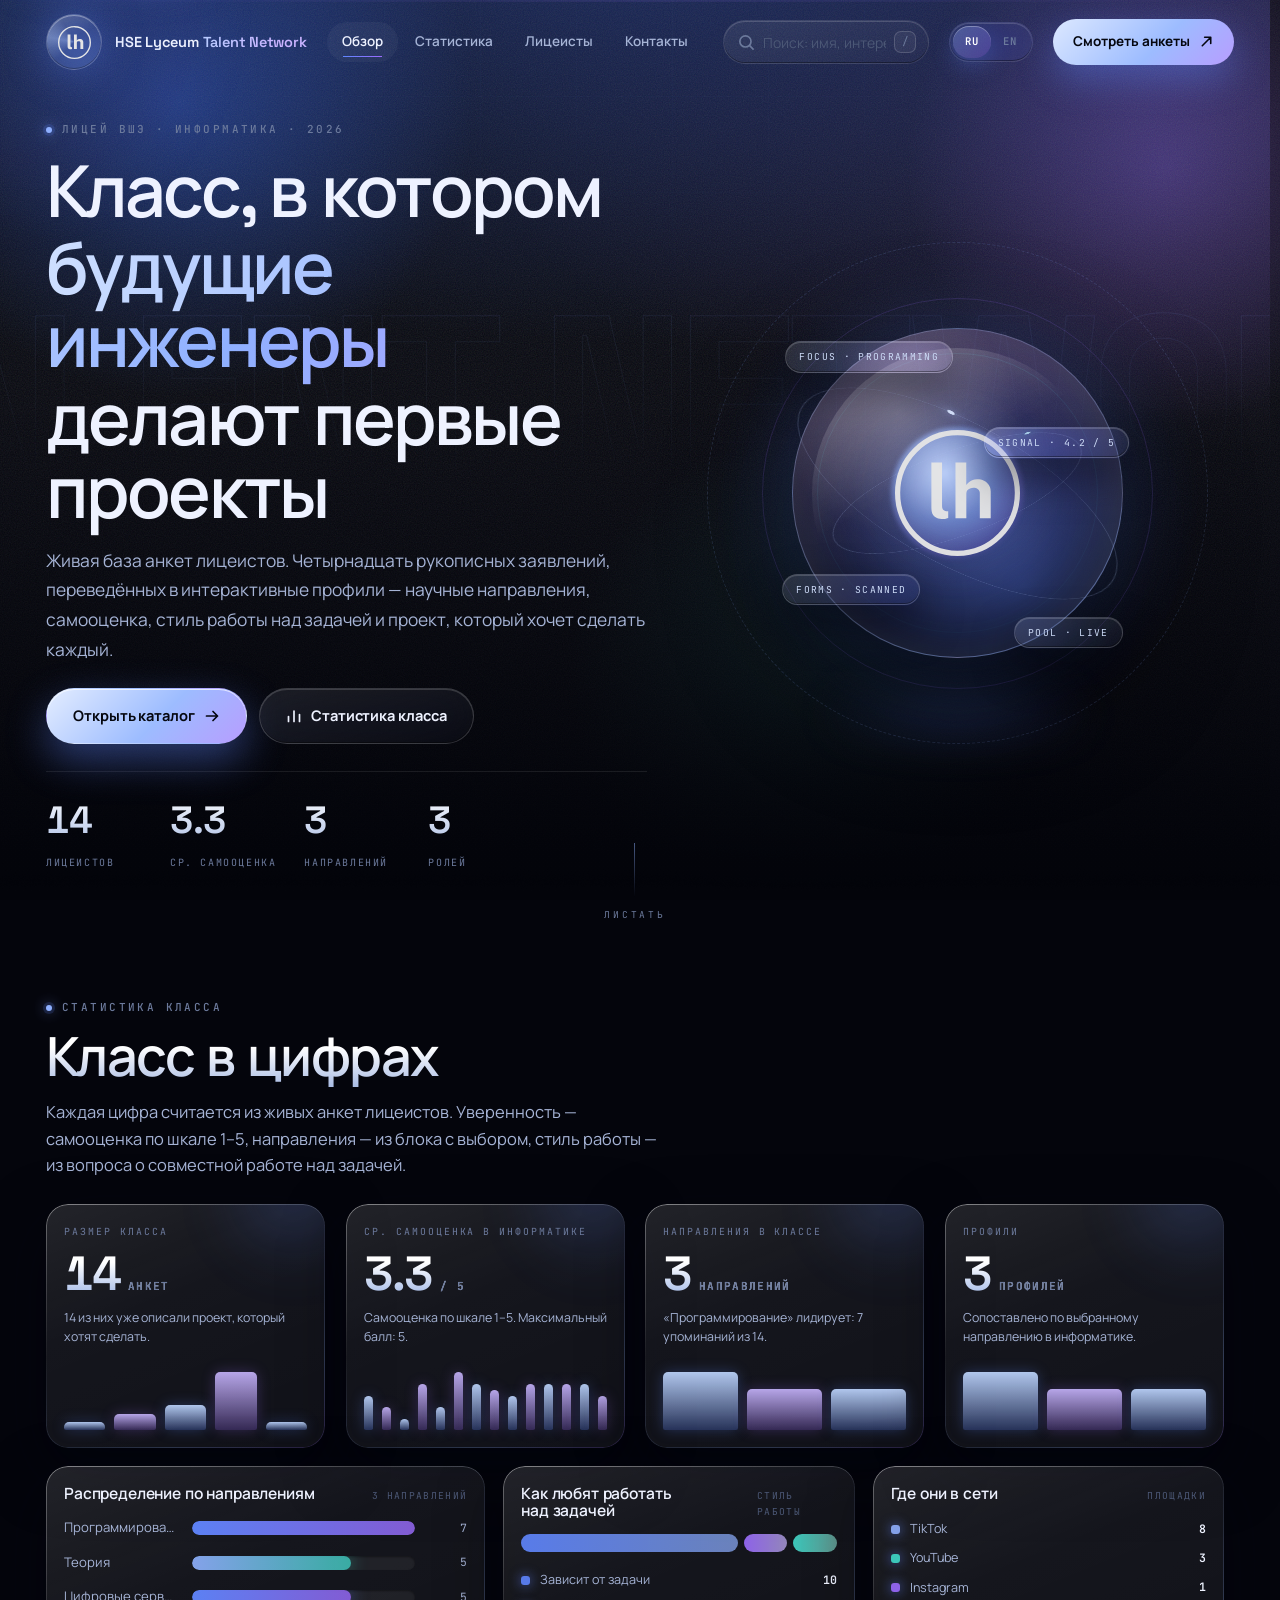
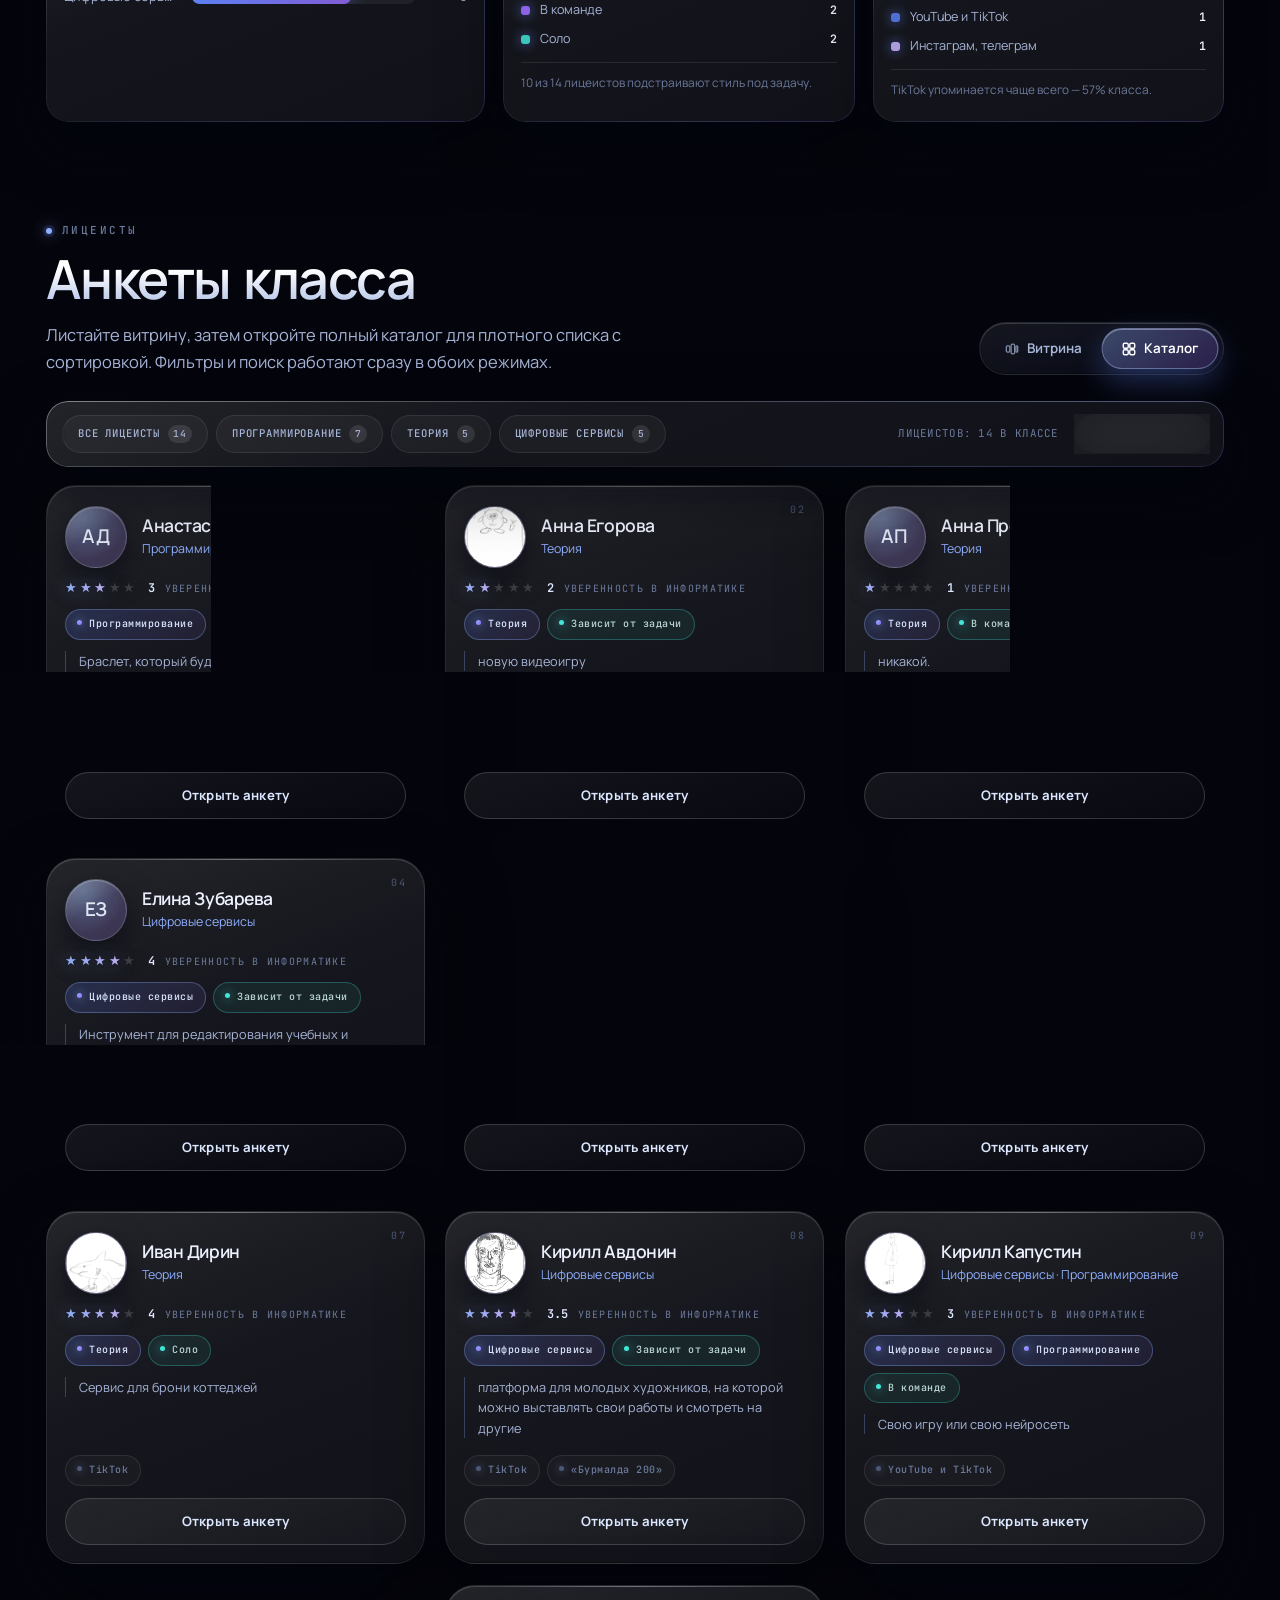
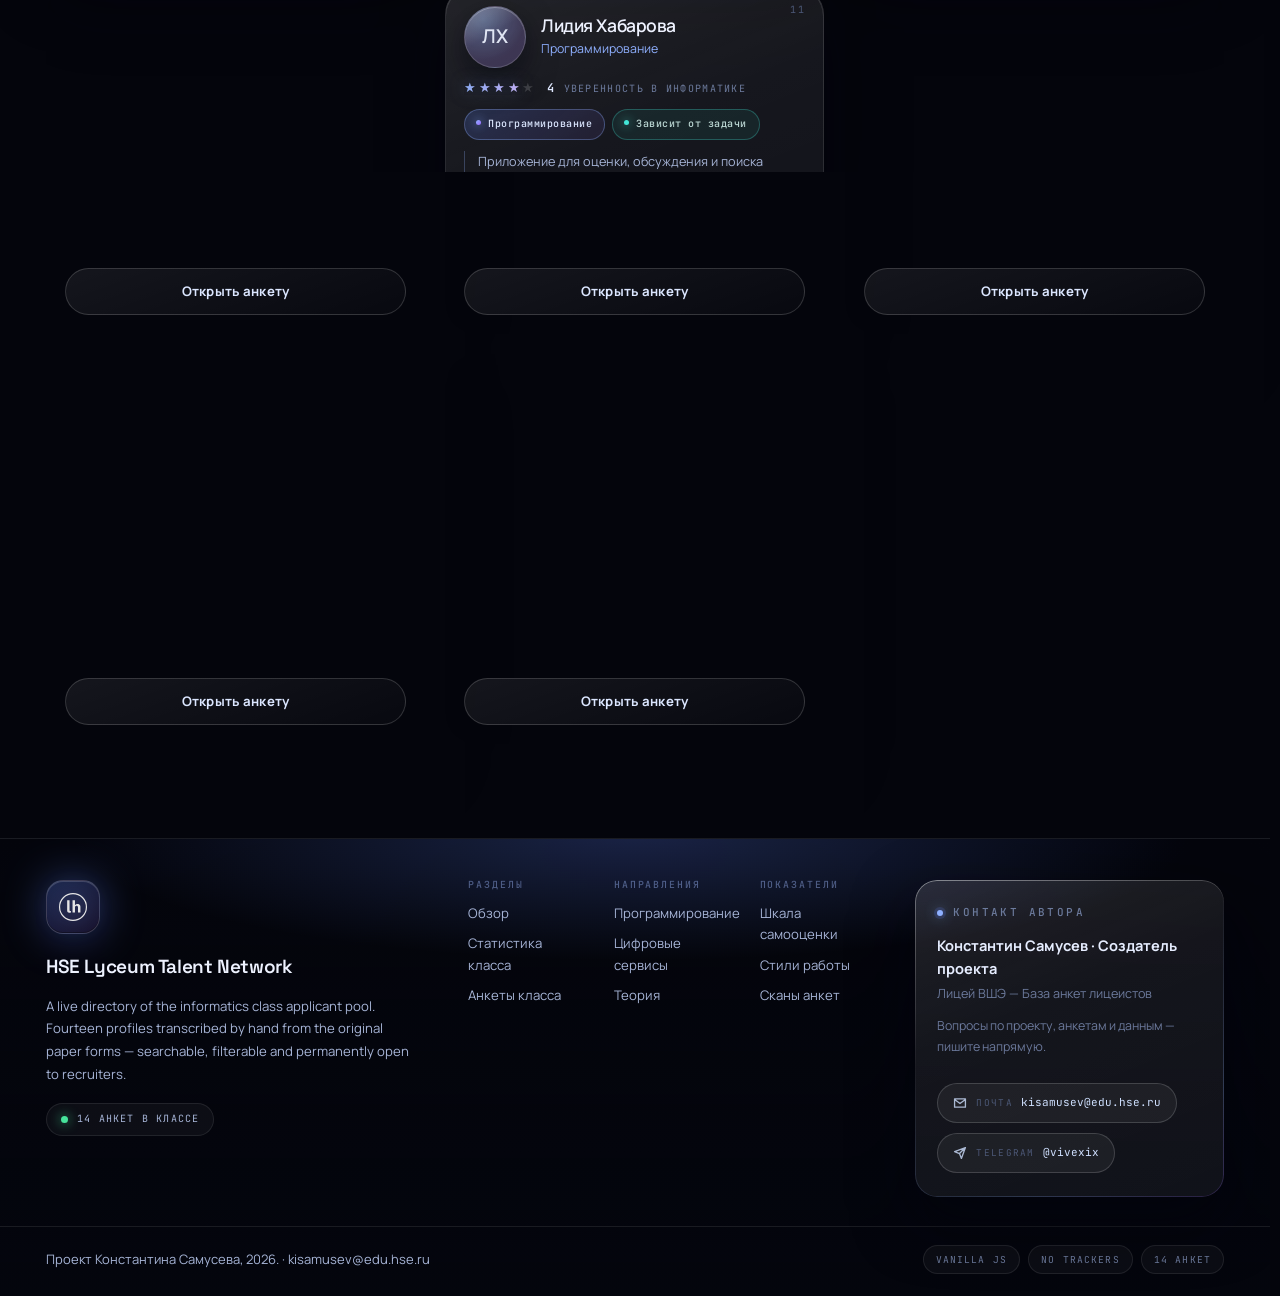
==== commit 9a921bd1: "Make the reveal animation lighter without removing it The scroll reveal and the panel entrance felt " ====
--- a/index.html
+++ b/index.html
@@ -55,7 +55,7 @@
        matching number in the <script> tag at the end of <body> once,
        whenever CSS or JS changes.
        ============================================================ -->
-  <link rel="stylesheet" href="styles.css?v=20260928-2" />
+  <link rel="stylesheet" href="styles.css?v=20260928-3" />
 
   <!-- ============================================================
        Render-profile detection — must run BEFORE first paint.
@@ -660,6 +660,6 @@
   </div>
 
   <!-- `?v=` must match the stylesheet above — see the cache-busting note in <head>. -->
-  <script src="script.js?v=20260928-2"></script>
+  <script src="script.js?v=20260928-3"></script>
 </body>
 </html>
--- a/styles.css
+++ b/styles.css
@@ -3586,8 +3586,14 @@
 [data-reveal] {
   opacity: 0;
   transform: translateY(24px);
-  filter: blur(6px);
-  transition: opacity 0.85s var(--ease-out), transform 0.85s var(--ease-out), filter 0.85s var(--ease-out);
+  /* The reveal used to start at `filter: blur(6px)` and animate it to `none` over
+     0.85s. That was the single most expensive thing on this path: a filter
+     animation re-rasterises the whole element on every frame, and unlike opacity
+     and transform it cannot be handed to the compositor, so the browser repaints
+     the layer instead. The motion is kept and only the blur is dropped, so the
+     element still rises and fades in — it just no longer costs a repaint per
+     frame. Duration is trimmed 0.85s -> 0.6s for the same reason. */
+  transition: opacity 0.6s var(--ease-out), transform 0.6s var(--ease-out);
   transition-delay: calc(var(--d, 0) * 90ms);
 }
 .reveal.is-inview,
@@ -3702,8 +3708,11 @@
   to   { opacity: 1; transform: translateY(0) scale(1); }
 }
 @keyframes view-in {
-  from { opacity: 0; transform: translateY(20px) scale(0.992); filter: blur(6px); }
-  to   { opacity: 1; transform: none; filter: blur(0); }
+  /* The blur is dropped here for the same reason as the scroll reveal: a
+     filtering animation repaints the layer every frame. The rise and scale are
+     both compositor-only, so they stay and still read as a distinct entrance. */
+  from { opacity: 0; transform: translateY(20px) scale(0.992); }
+  to   { opacity: 1; transform: none; }
 }
 @keyframes view-out {
   from { opacity: 1; transform: none; }
@@ -4286,10 +4295,11 @@
 }
 .lite .reveal,
 .lite [data-reveal] {
-  /* The blur-in reveal re-rasterises the whole element, so lite drops the blur
-     and shortens the travel. The entry motion is deliberately kept: an earlier
-     `transform: none` here cancelled it entirely, which made the scroll
-     animations look like they had been removed rather than simplified. */
+  /* The entry motion is deliberately kept on lite: an earlier `transform: none`
+     here cancelled it entirely, which made the scroll animations look like they
+     had been removed rather than simplified. Lite only shortens the travel and
+     the duration. The blur this used to cancel is now gone for every profile,
+     since it was the expensive part rather than the visible part. */
   transition: opacity 0.45s var(--ease-out), transform 0.45s var(--ease-out) !important;
   filter: none !important;
 }
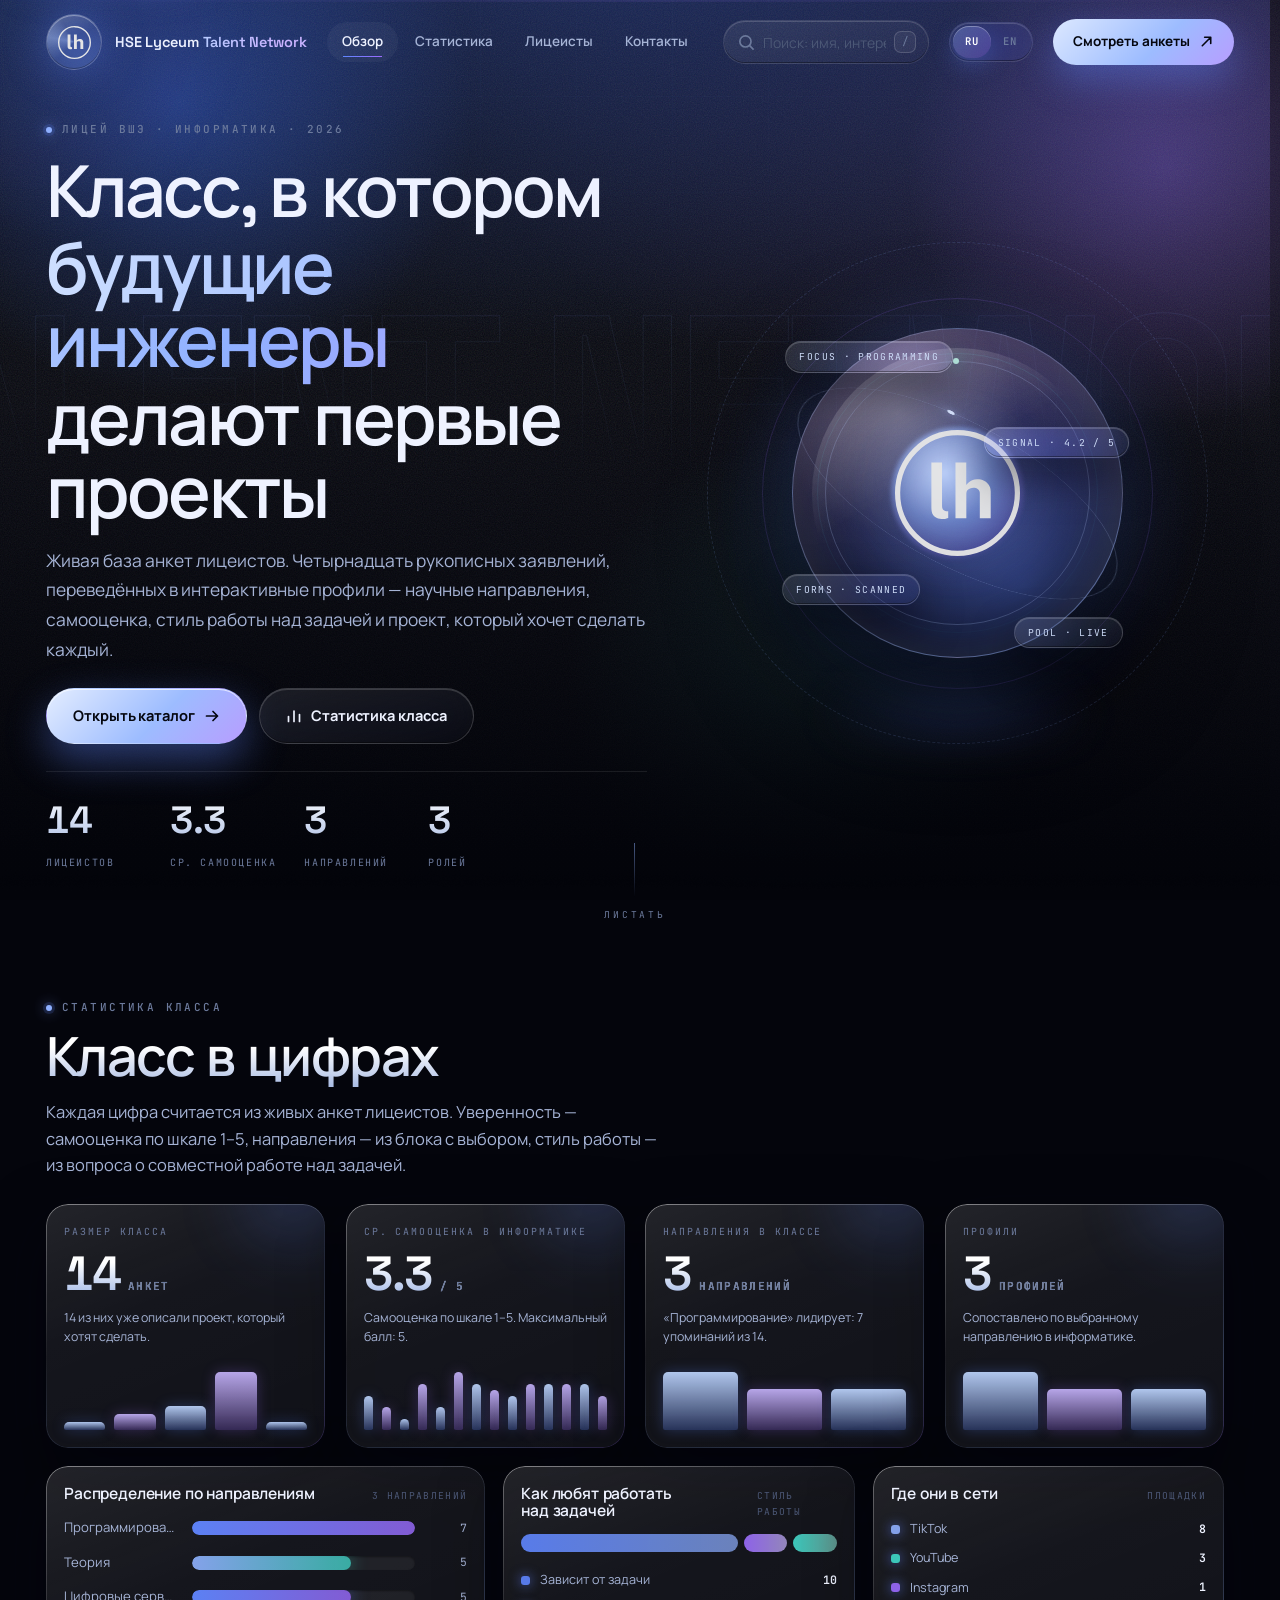
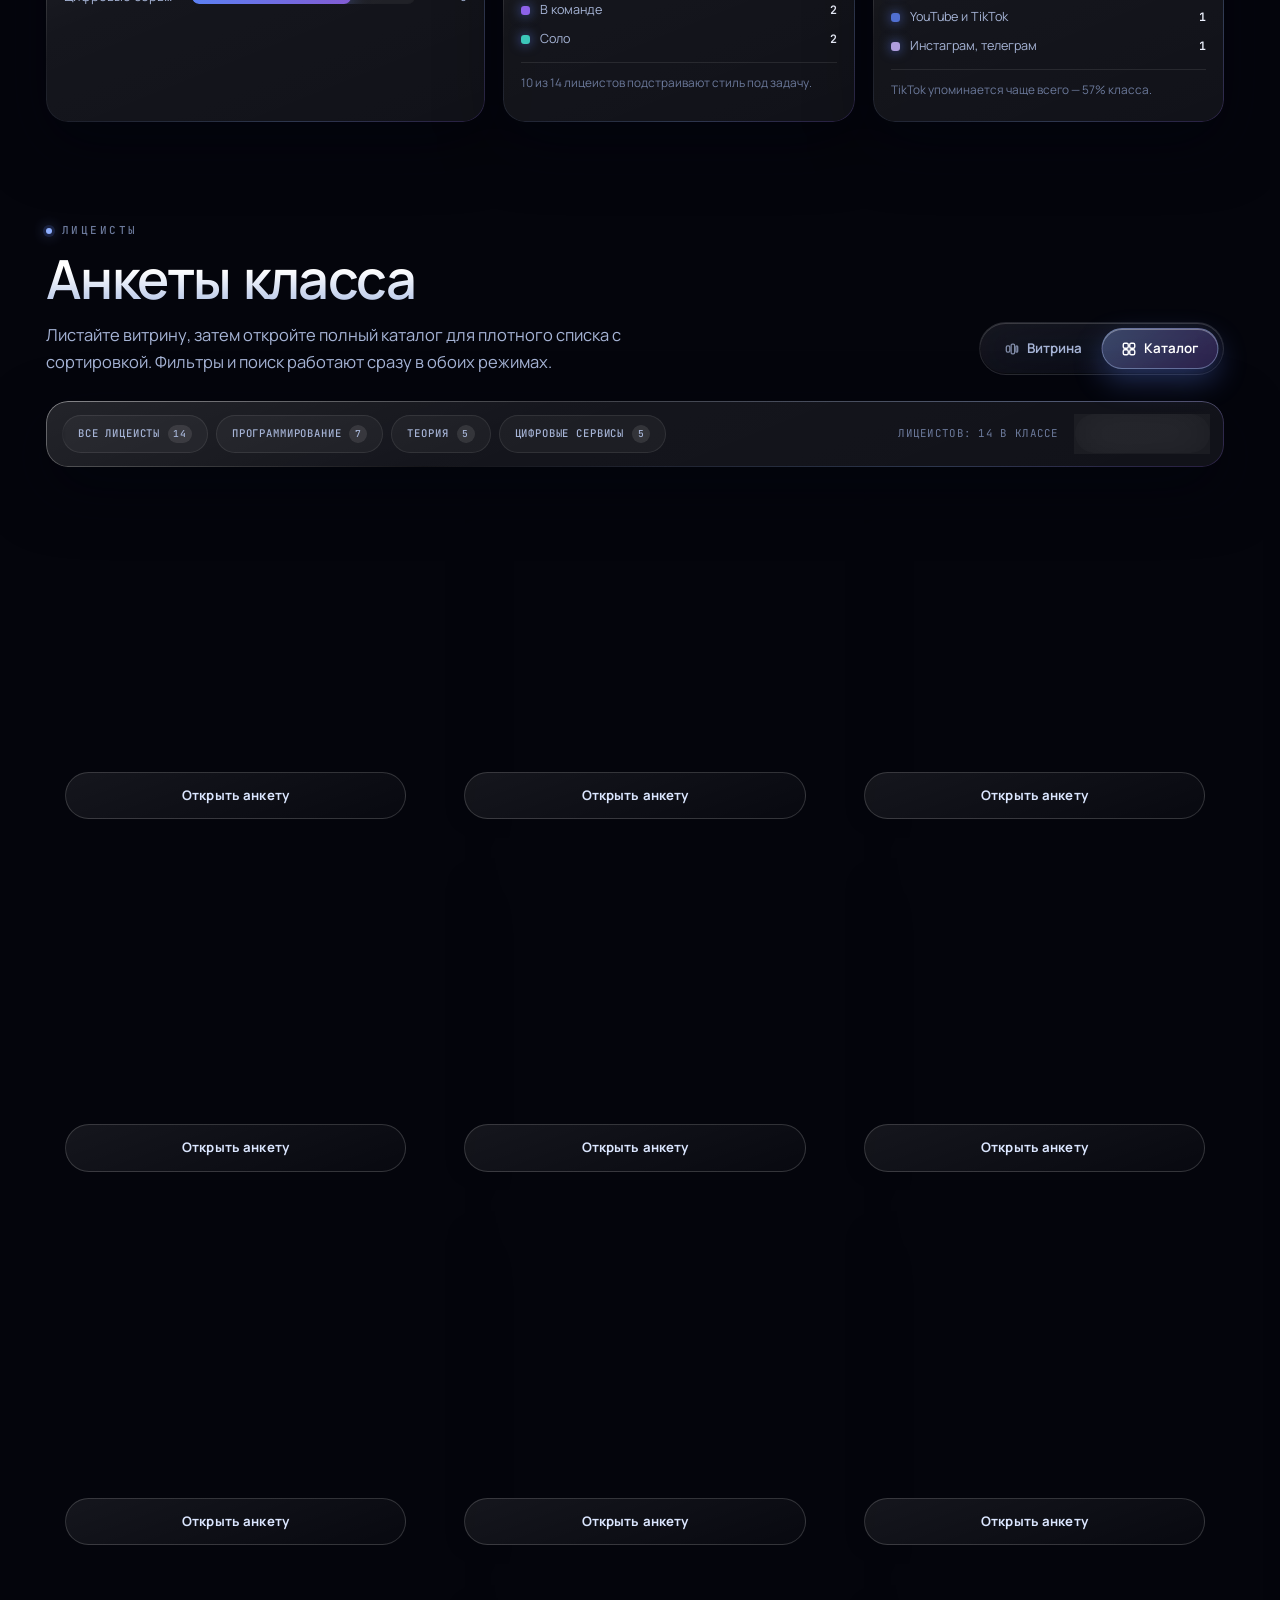
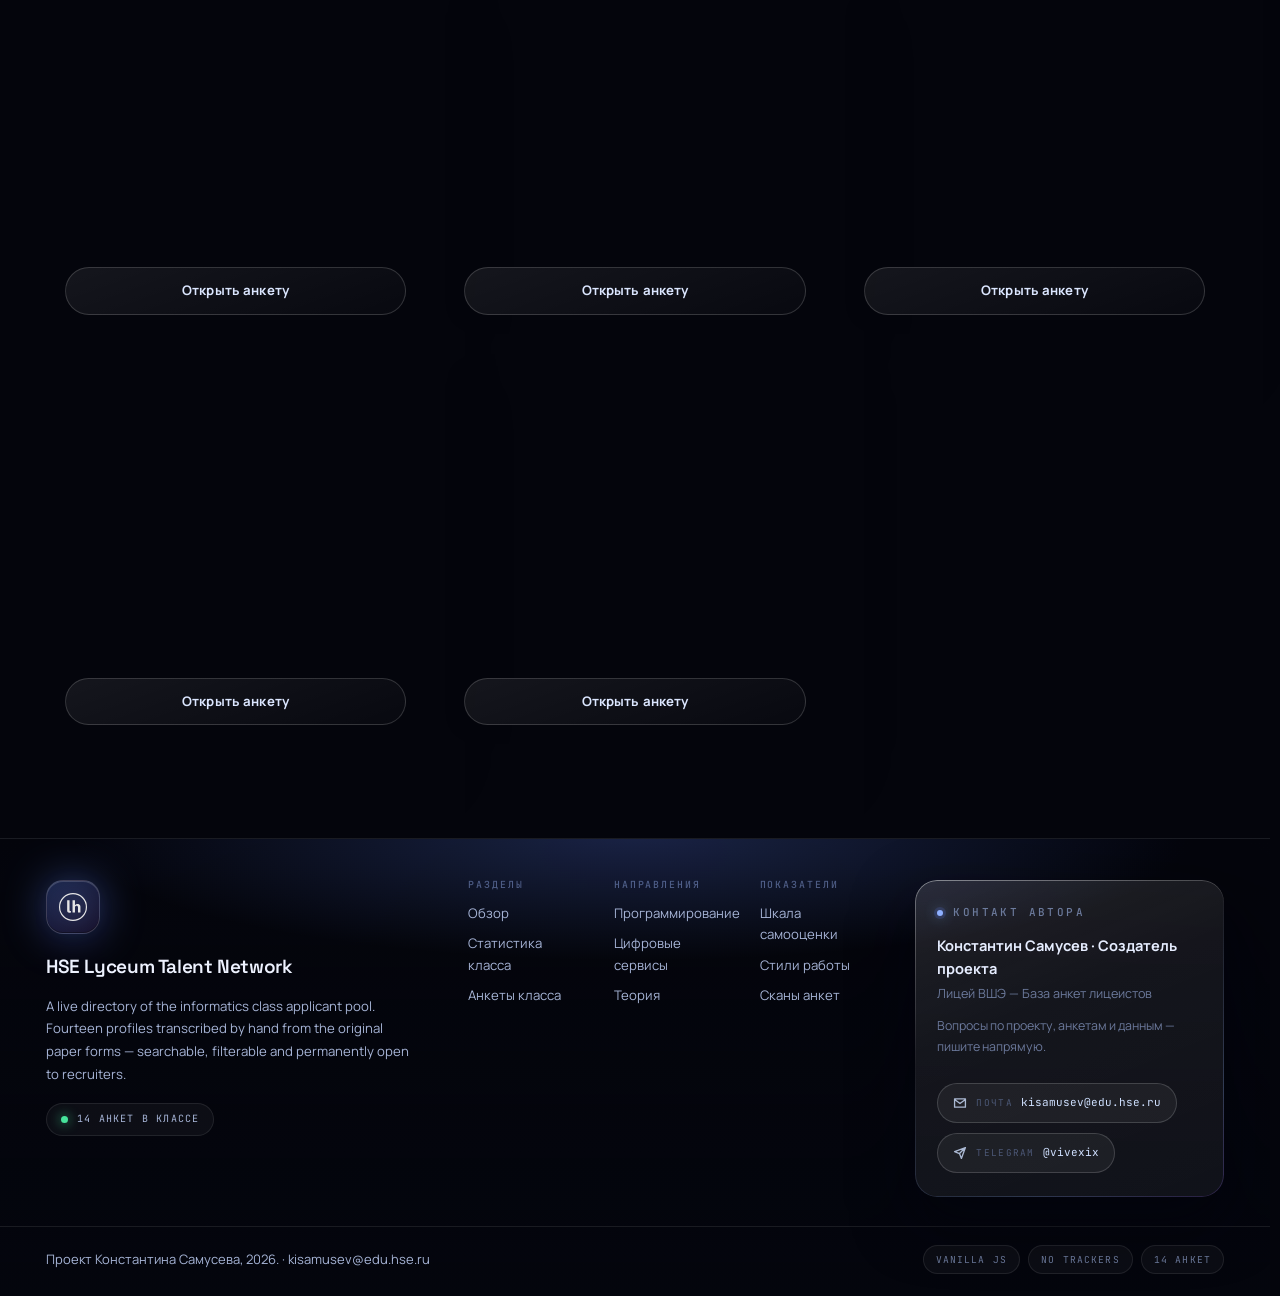
==== commit 033ef369: "Minimise 3D on touch devices, keep it on desktop The site was smooth on PC and janky on phones and t" ====
--- a/index.html
+++ b/index.html
@@ -55,7 +55,7 @@
        matching number in the <script> tag at the end of <body> once,
        whenever CSS or JS changes.
        ============================================================ -->
-  <link rel="stylesheet" href="styles.css?v=20260928-3" />
+  <link rel="stylesheet" href="styles.css?v=20260928-4" />
 
   <!-- ============================================================
        Render-profile detection — must run BEFORE first paint.
@@ -660,6 +660,6 @@
   </div>
 
   <!-- `?v=` must match the stylesheet above — see the cache-busting note in <head>. -->
-  <script src="script.js?v=20260928-3"></script>
+  <script src="script.js?v=20260928-4"></script>
 </body>
 </html>
--- a/styles.css
+++ b/styles.css
@@ -4264,6 +4264,23 @@
   background: rgba(12, 17, 36, 0.97);
 }
 
+/* The hero orbits are the other permanent 3D context. They animate
+   `rotate3d(...)` on a loop, which means a rotating 3D transform is being
+   recomposited every frame for the whole time the hero is on screen. The spin
+   itself is the effect people recognise, so it is kept — but on lite it spins
+   in 2D, dropping the tilt that the rotation carried. The rings still turn; the
+   hero just stops asking the GPU for a 3D transform it barely used. */
+.lite .orb-orbit--1 {
+  animation: spin 14s linear infinite;
+}
+.lite .orb-orbit--2 {
+  transform: none;
+  animation: spin 22s linear infinite reverse;
+}
+.lite .hero-stage {
+  perspective: none;
+}
+
 /* Ambient blur layers that exist only to soften the background. */
 .lite .pointer-aura,
 .lite .cursor-halo,
@@ -4289,6 +4306,72 @@
 .lite .modal-panel,
 .lite .view-panel {
   transition-duration: 0.18s;
+}
+
+/* 3D on touch devices.
+
+   The tilt *script* is already inert on mobile — initTilt() bails on
+   !FINE_POINTER — but the *stylesheet* still asked for a 3D context on every
+   card, because the transform carried `perspective(1100px) rotateX() rotateY()`
+   even when all three custom properties were 0deg. A permanent perspective is
+   not free: it forces the element onto a composited layer that WebKit
+   rasterises with 3D transforms, and it keeps the card out of the cheap
+   paint-only path for as long as it is on screen. On a phone that is the
+   difference between a card that scrolls and one that stutters.
+
+   So on lite the perspective and the two rotations are dropped and only the
+   2D translateY lift is kept. Every hover affordance (border, glow, the
+   ::after sheen) is a background or box-shadow change and is untouched, so
+   the cards still respond to touch and still look the same — they simply stop
+   carrying a 3D context they never used. */
+.lite .card,
+.lite .slide,
+.lite .panel,
+.lite .stat-card,
+.lite .modal-panel,
+.lite .view-panel {
+  transform: translateY(var(--ty, 0px));
+}
+.lite .stat-card {
+  transform-style: flat;
+}
+
+/* The `.lite` class alone is not enough to cover tablets.
+
+   The lite heuristic in index.html keys on `(hover: none) and (pointer: coarse)`,
+   a small viewport, reduced motion, low memory, few cores or save-data. An
+   iPad in landscape is none of those: it is 1194px wide, it reports
+   `hover: hover`, and it has plenty of memory and cores — so it is NOT lite,
+   and it kept the full 3D treatment. That is precisely the "brilliant on PC,
+   laggy on a tablet" case.
+
+   So the 3D reduction is additionally keyed on the pointer type itself, which
+   is the real signal: a touch device has no hover, so the tilt and the 3D
+   context are dead weight there regardless of how capable the hardware is.
+   Desktop keeps every effect. This block only needs to cover what lite misses,
+   and the selectors are the same. */
+@media (hover: none), (pointer: coarse) {
+  .card,
+  .slide,
+  .panel,
+  .stat-card,
+  .modal-panel,
+  .view-panel {
+    transform: translateY(var(--ty, 0px));
+  }
+  .stat-card {
+    transform-style: flat;
+  }
+  .orb-orbit--1 {
+    animation: spin 14s linear infinite;
+  }
+  .orb-orbit--2 {
+    transform: none;
+    animation: spin 22s linear infinite reverse;
+  }
+  .hero-stage {
+    perspective: none;
+  }
 }
 .lite .btn {
   transition-duration: 0.15s;
